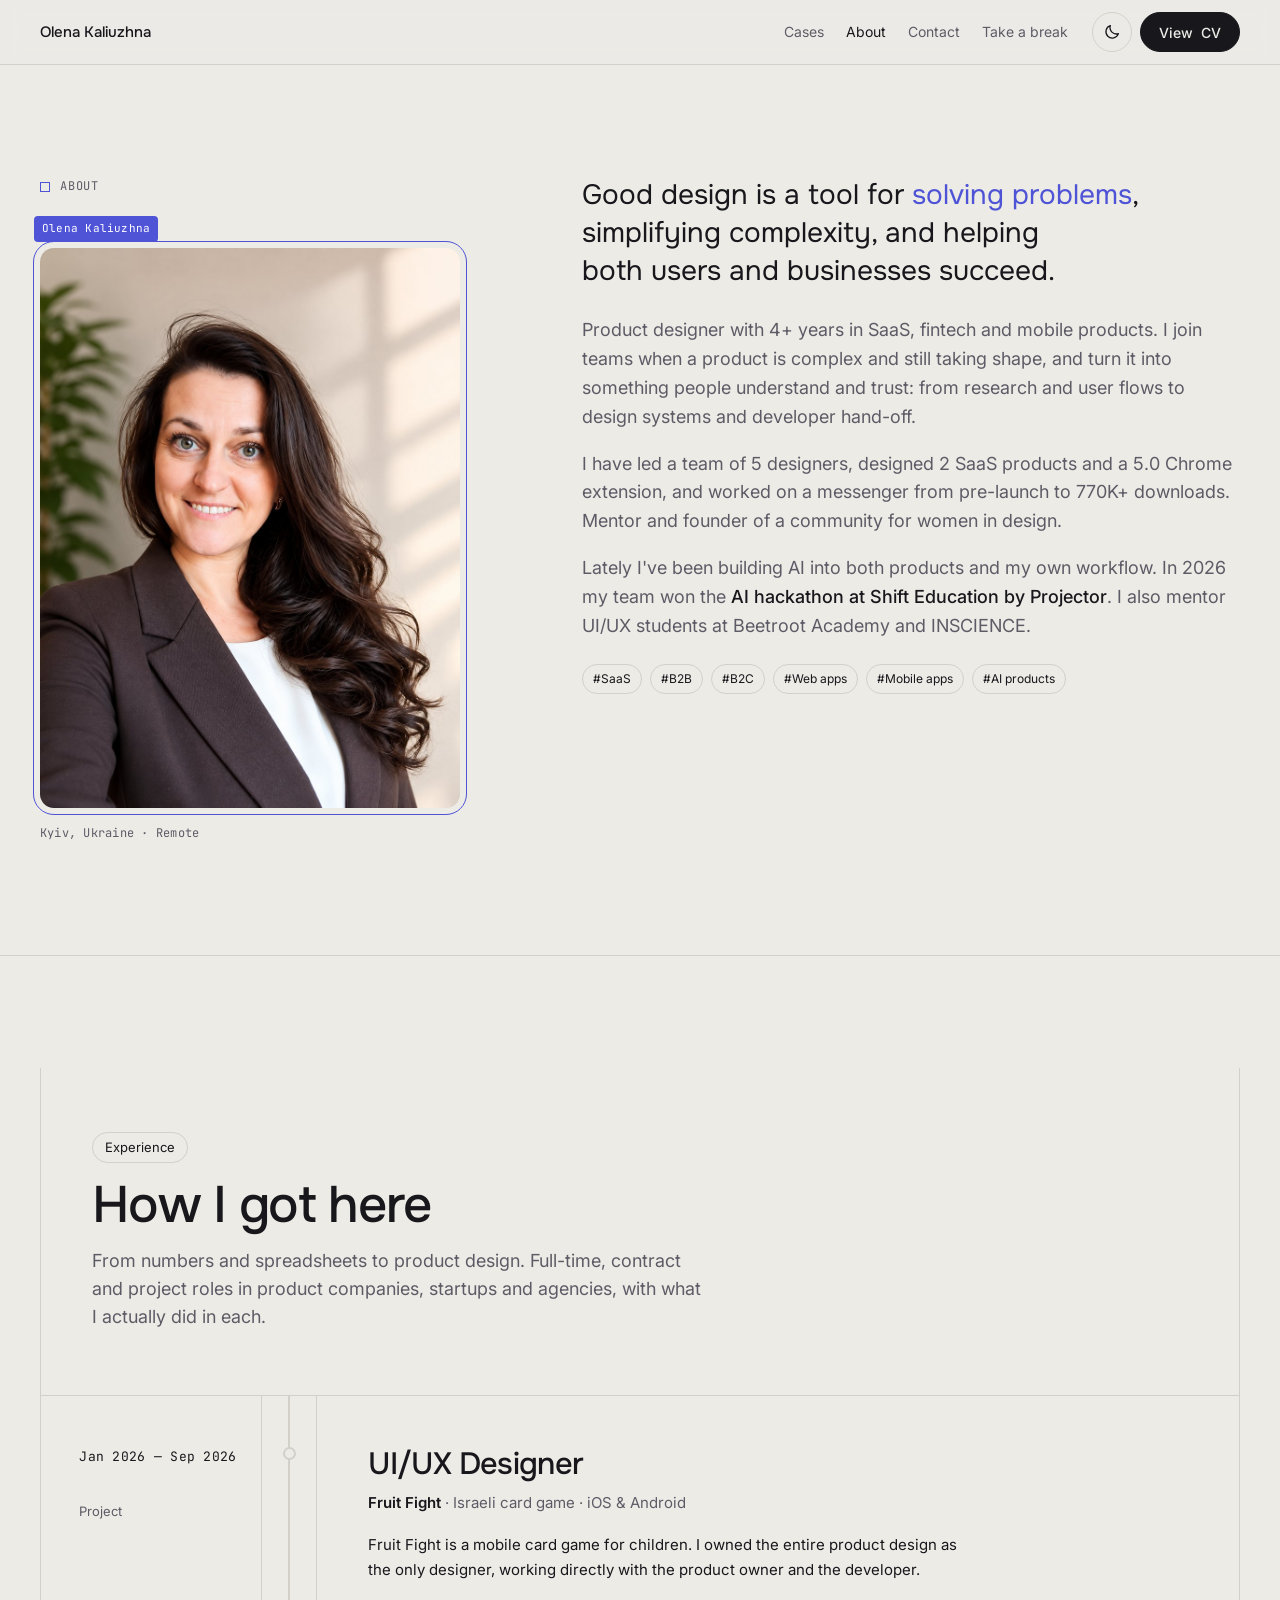
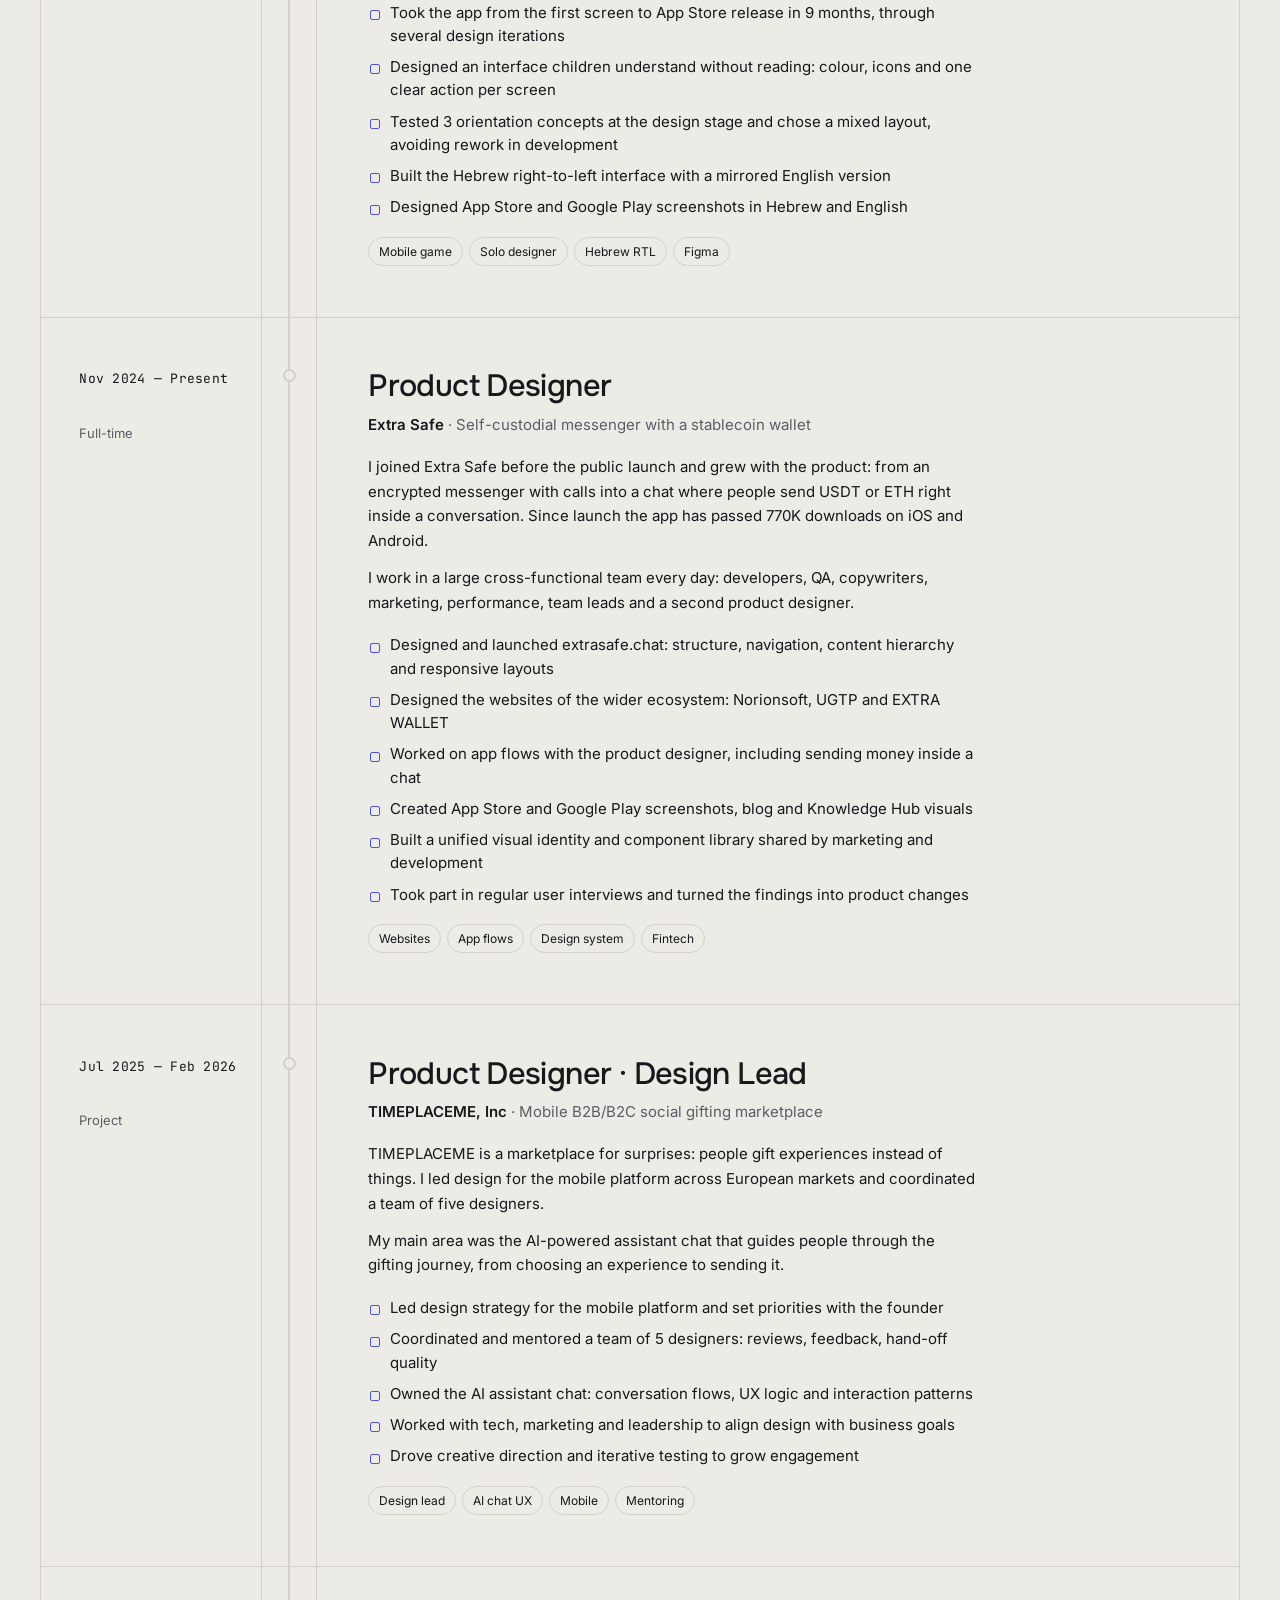
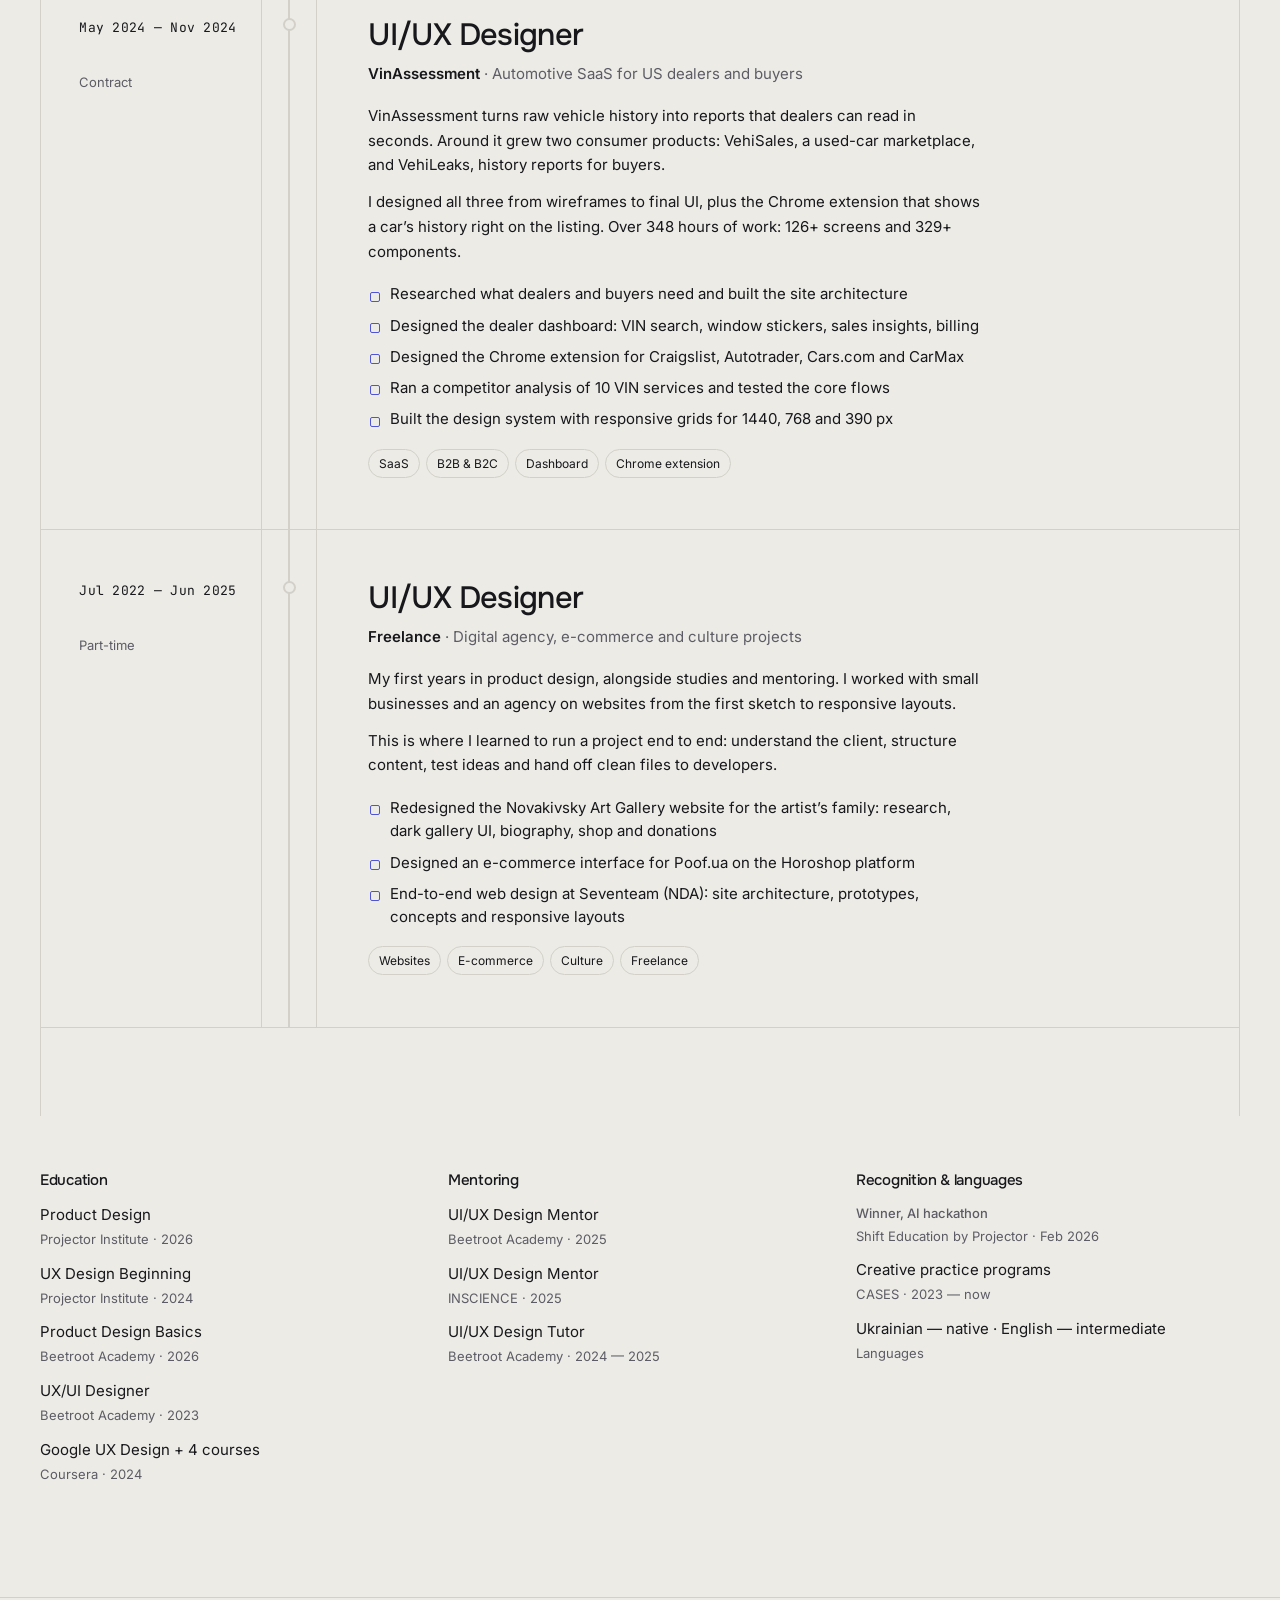
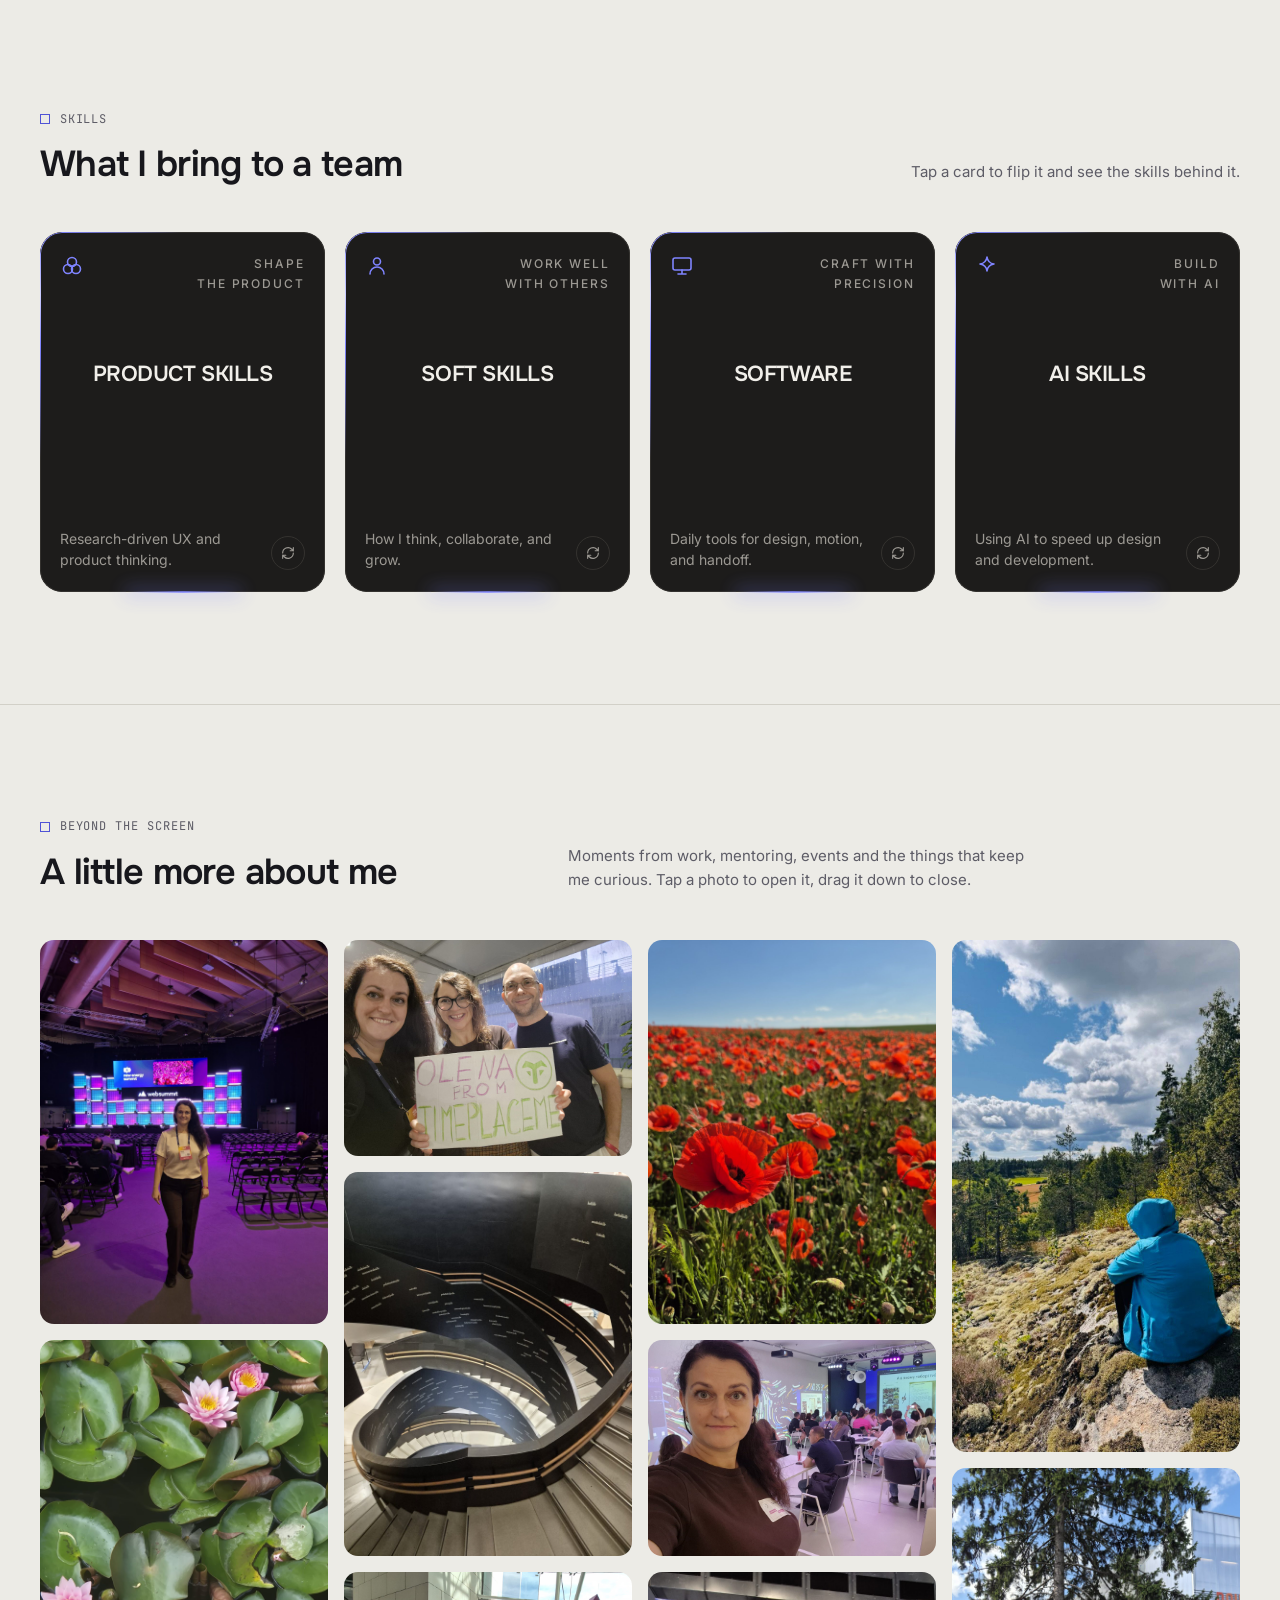
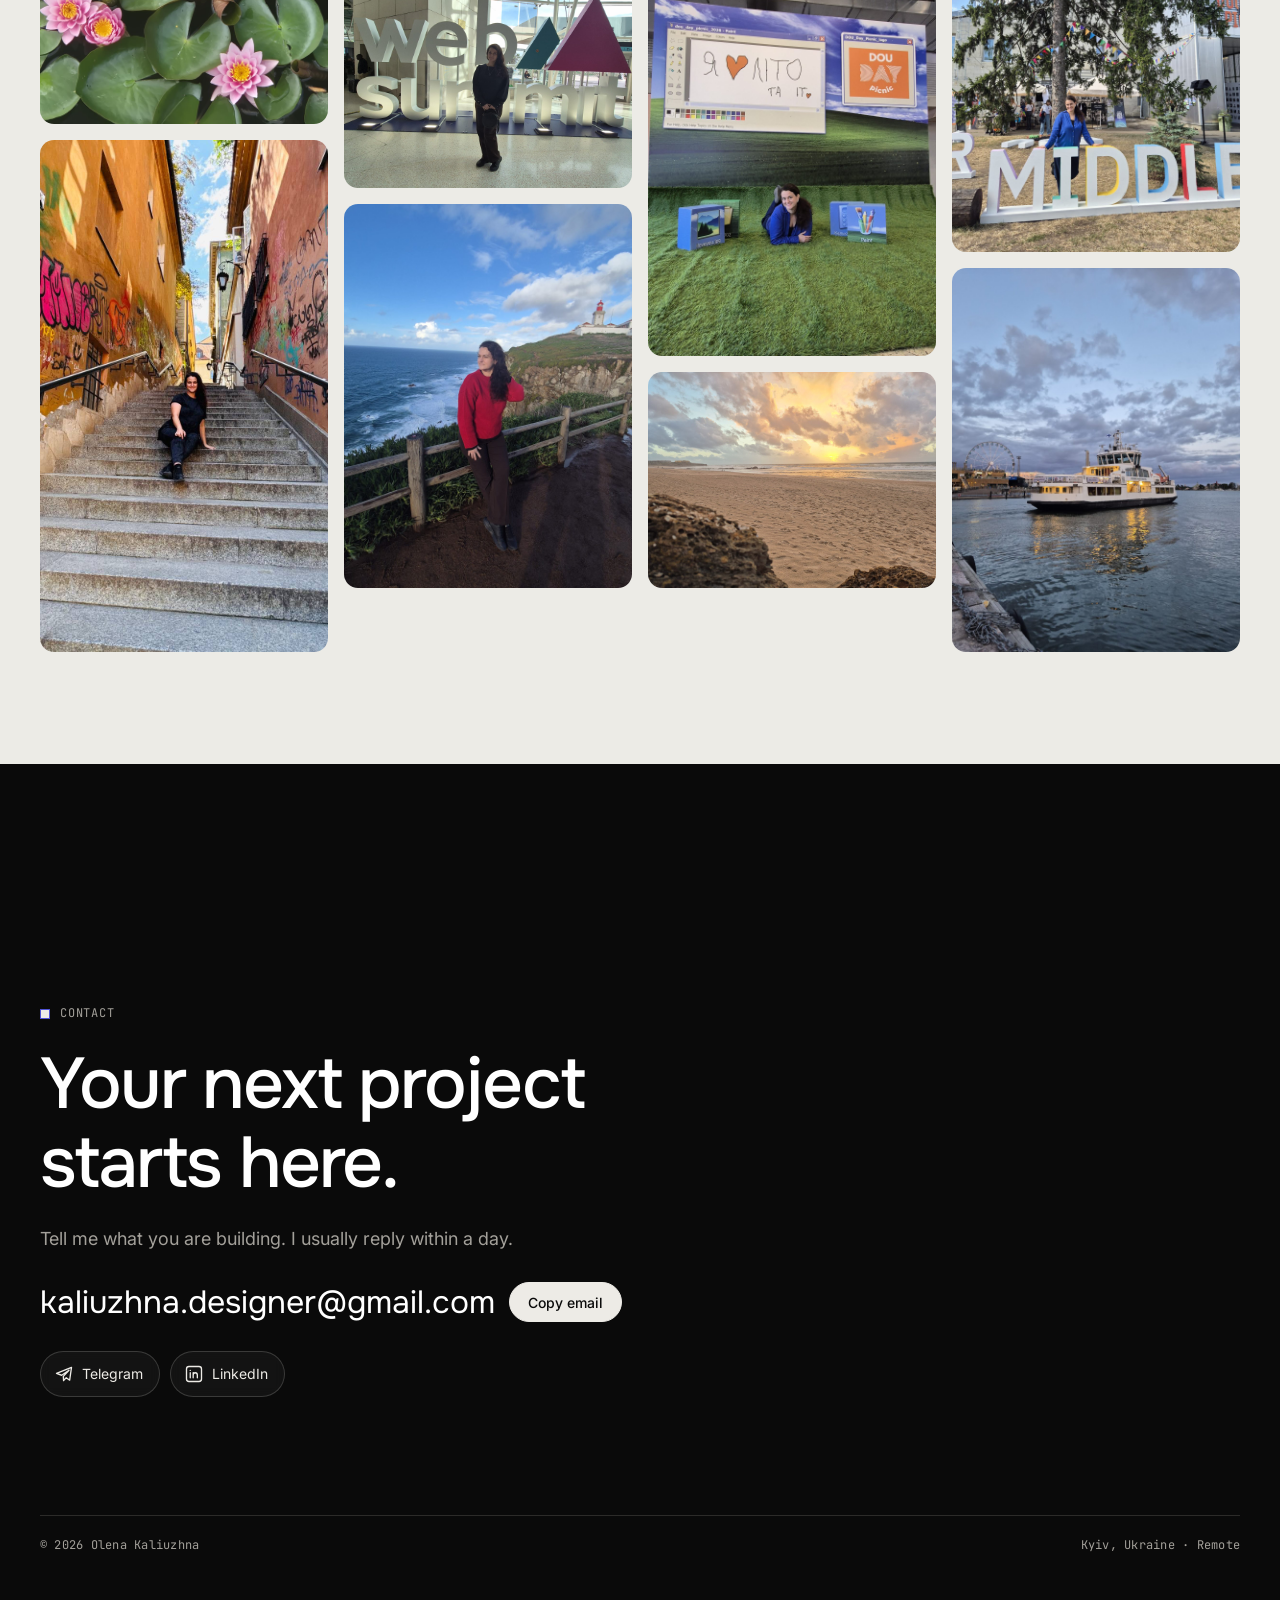
==== about.html @ 69ce9da4 "Add files via upload" ====
<!doctype html>
<html lang="en">
<head>
<meta charset="utf-8">
<meta name="viewport" content="width=device-width, initial-scale=1, viewport-fit=cover">
<title>About — Olena Kaliuzhna</title>
<meta name="description" content="About Olena Kaliuzhna: experience and skills of a Product Designer.">
<link rel="preconnect" href="https://fonts.googleapis.com">
<link rel="preconnect" href="https://fonts.gstatic.com" crossorigin>
<link rel="stylesheet" href="https://fonts.googleapis.com/css2?family=Inter:wght@400;500;600&family=Onest:wght@500;600&family=JetBrains+Mono:wght@400;500&display=swap">
<link rel="stylesheet" href="styles.css?v=202610050703">
<script>try{var t=localStorage.getItem('ok-theme');if(t)document.documentElement.setAttribute('data-theme',t);}catch(e){}</script>
</head>
<body>
<header class="nav">
  <div class="wrap">
    <a class="brand" href="index.html">Olena Kaliuzhna</a>
    <nav class="nav-links" aria-label="Pages"><a href="cases.html">Cases</a><a href="about.html" aria-current="page">About</a><a href="contact.html">Contact</a><a href="break.html">Take a break</a></nav>
    <div class="nav-actions">
      <button class="btn ghost icon-btn theme-btn" id="theme" type="button" aria-label="Switch colour theme">
        <svg class="i-moon" viewBox="0 0 24 24" fill="none" stroke="currentColor" stroke-width="1.7" stroke-linecap="round" stroke-linejoin="round" aria-hidden="true"><path d="M20.5 14.2A8.5 8.5 0 0 1 9.8 3.5a8.5 8.5 0 1 0 10.7 10.7z"/></svg>
        <svg class="i-sun" viewBox="0 0 24 24" fill="none" stroke="currentColor" stroke-width="1.7" stroke-linecap="round" aria-hidden="true"><circle cx="12" cy="12" r="4.2"/><path d="M12 2.5v2M12 19.5v2M2.5 12h2M19.5 12h2M5.3 5.3l1.4 1.4M17.3 17.3l1.4 1.4M5.3 18.7l1.4-1.4M17.3 6.7l1.4-1.4"/></svg>
      </button>
      <button class="btn" type="button" data-cv><span class="cv-label">View</span> CV</button>
    </div>
  </div>
</header>

<main id="top" class="page-about">
  <section id="about">
    <div class="wrap about">
      <div class="about-side">
        <div class="eyebrow">About</div>
        <figure class="portrait">
          <img src="photo.jpg" alt="Olena Kaliuzhna, UI/UX and Product Designer" width="900" height="1202" loading="lazy">
          <span class="frame-label mono" aria-hidden="true">Olena Kaliuzhna</span>
          <figcaption class="mono">Kyiv, Ukraine · Remote</figcaption>
        </figure>
      </div>
      <div class="about-text">
        <p class="quote">Good design is a tool for <em>solving problems</em>, simplifying complexity, and helping both users and businesses succeed.</p>
        <p>Product designer with 4+ years in SaaS, fintech and mobile products. I join teams when a product is complex and still taking shape, and turn it into something people understand and trust: from research and user flows to design systems and developer hand-off.</p>
        <p>I have led a team of 5 designers, designed 2 SaaS products and a 5.0 Chrome extension, and worked on a messenger from pre-launch to 770K+ downloads. Mentor and founder of a community for women in design.</p>
        <p>Lately I've been building AI into both products and my own workflow. In 2026 my team won the <strong>AI hackathon at Shift Education by Projector</strong>. I also mentor UI/UX students at Beetroot Academy and INSCIENCE.</p>
        <div class="domains"><span class="chip">#SaaS</span><span class="chip">#B2B</span><span class="chip">#B2C</span><span class="chip">#Web apps</span><span class="chip">#Mobile apps</span><span class="chip">#AI products</span></div>
      </div>
    </div>
  </section>



  <section id="experience">
    <div class="wrap">
      <div class="tl">
        <div class="tl-head">
          <span class="tl-badge">Experience</span>
          <h2>How I got here</h2>
          <p>From numbers and spreadsheets to product design. Full-time, contract and project roles in product companies, startups and agencies, with what I actually did in each.</p>
        </div>
        <ol class="tl-items" reversed>
          <li class="tl-row">
            <div class="tl-date"><span class="mono">Jan 2026 — Sep 2026</span><span class="tl-type">Project</span></div>
            <div class="tl-rail" aria-hidden="true"><span class="tl-dot"></span></div>
            <article class="tl-body">
              <h3>UI/UX Designer</h3>
              <p class="tl-co"><b>Fruit Fight</b> · Israeli card game · iOS &amp; Android</p>
              <div class="tl-text"><p>Fruit Fight is a mobile card game for children. I owned the entire product design as the only designer, working directly with the product owner and the developer.</p></div>
              <ul class="tl-list"><li>Took the app from the first screen to App Store release in 9 months, through several design iterations</li><li>Designed an interface children understand without reading: colour, icons and one clear action per screen</li><li>Tested 3 orientation concepts at the design stage and chose a mixed layout, avoiding rework in development</li><li>Built the Hebrew right-to-left interface with a mirrored English version</li><li>Designed App Store and Google Play screenshots in Hebrew and English</li></ul>
              <div class="chips"><span class="chip">Mobile game</span><span class="chip">Solo designer</span><span class="chip">Hebrew RTL</span><span class="chip">Figma</span></div>
              
            </article>
          </li>
          <li class="tl-row">
            <div class="tl-date"><span class="mono">Nov 2024 — Present</span><span class="tl-type">Full-time</span></div>
            <div class="tl-rail" aria-hidden="true"><span class="tl-dot"></span></div>
            <article class="tl-body">
              <h3>Product Designer</h3>
              <p class="tl-co"><b>Extra Safe</b> · Self-custodial messenger with a stablecoin wallet</p>
              <div class="tl-text"><p>I joined Extra Safe before the public launch and grew with the product: from an encrypted messenger with calls into a chat where people send USDT or ETH right inside a conversation. Since launch the app has passed 770K downloads on iOS and Android.</p><p>I work in a large cross-functional team every day: developers, QA, copywriters, marketing, performance, team leads and a second product designer.</p></div>
              <ul class="tl-list"><li>Designed and launched extrasafe.chat: structure, navigation, content hierarchy and responsive layouts</li><li>Designed the websites of the wider ecosystem: Norionsoft, UGTP and EXTRA WALLET</li><li>Worked on app flows with the product designer, including sending money inside a chat</li><li>Created App Store and Google Play screenshots, blog and Knowledge Hub visuals</li><li>Built a unified visual identity and component library shared by marketing and development</li><li>Took part in regular user interviews and turned the findings into product changes</li></ul>
              <div class="chips"><span class="chip">Websites</span><span class="chip">App flows</span><span class="chip">Design system</span><span class="chip">Fintech</span></div>
              
            </article>
          </li>
          <li class="tl-row">
            <div class="tl-date"><span class="mono">Jul 2025 — Feb 2026</span><span class="tl-type">Project</span></div>
            <div class="tl-rail" aria-hidden="true"><span class="tl-dot"></span></div>
            <article class="tl-body">
              <h3>Product Designer · Design Lead</h3>
              <p class="tl-co"><b>TIMEPLACEME, Inc</b> · Mobile B2B/B2C social gifting marketplace</p>
              <div class="tl-text"><p>TIMEPLACEME is a marketplace for surprises: people gift experiences instead of things. I led design for the mobile platform across European markets and coordinated a team of five designers.</p><p>My main area was the AI-powered assistant chat that guides people through the gifting journey, from choosing an experience to sending it.</p></div>
              <ul class="tl-list"><li>Led design strategy for the mobile platform and set priorities with the founder</li><li>Coordinated and mentored a team of 5 designers: reviews, feedback, hand-off quality</li><li>Owned the AI assistant chat: conversation flows, UX logic and interaction patterns</li><li>Worked with tech, marketing and leadership to align design with business goals</li><li>Drove creative direction and iterative testing to grow engagement</li></ul>
              <div class="chips"><span class="chip">Design lead</span><span class="chip">AI chat UX</span><span class="chip">Mobile</span><span class="chip">Mentoring</span></div>
              
            </article>
          </li>
          <li class="tl-row">
            <div class="tl-date"><span class="mono">May 2024 — Nov 2024</span><span class="tl-type">Contract</span></div>
            <div class="tl-rail" aria-hidden="true"><span class="tl-dot"></span></div>
            <article class="tl-body">
              <h3>UI/UX Designer</h3>
              <p class="tl-co"><b>VinAssessment</b> · Automotive SaaS for US dealers and buyers</p>
              <div class="tl-text"><p>VinAssessment turns raw vehicle history into reports that dealers can read in seconds. Around it grew two consumer products: VehiSales, a used-car marketplace, and VehiLeaks, history reports for buyers.</p><p>I designed all three from wireframes to final UI, plus the Chrome extension that shows a car’s history right on the listing. Over 348 hours of work: 126+ screens and 329+ components.</p></div>
              <ul class="tl-list"><li>Researched what dealers and buyers need and built the site architecture</li><li>Designed the dealer dashboard: VIN search, window stickers, sales insights, billing</li><li>Designed the Chrome extension for Craigslist, Autotrader, Cars.com and CarMax</li><li>Ran a competitor analysis of 10 VIN services and tested the core flows</li><li>Built the design system with responsive grids for 1440, 768 and 390 px</li></ul>
              <div class="chips"><span class="chip">SaaS</span><span class="chip">B2B &amp; B2C</span><span class="chip">Dashboard</span><span class="chip">Chrome extension</span></div>
              
            </article>
          </li>
          <li class="tl-row">
            <div class="tl-date"><span class="mono">Jul 2022 — Jun 2025</span><span class="tl-type">Part-time</span></div>
            <div class="tl-rail" aria-hidden="true"><span class="tl-dot"></span></div>
            <article class="tl-body">
              <h3>UI/UX Designer</h3>
              <p class="tl-co"><b>Freelance</b> · Digital agency, e-commerce and culture projects</p>
              <div class="tl-text"><p>My first years in product design, alongside studies and mentoring. I worked with small businesses and an agency on websites from the first sketch to responsive layouts.</p><p>This is where I learned to run a project end to end: understand the client, structure content, test ideas and hand off clean files to developers.</p></div>
              <ul class="tl-list"><li>Redesigned the Novakivsky Art Gallery website for the artist’s family: research, dark gallery UI, biography, shop and donations</li><li>Designed an e-commerce interface for Poof.ua on the Horoshop platform</li><li>End-to-end web design at Seventeam (NDA): site architecture, prototypes, concepts and responsive layouts</li></ul>
              <div class="chips"><span class="chip">Websites</span><span class="chip">E-commerce</span><span class="chip">Culture</span><span class="chip">Freelance</span></div>
              
            </article>
          </li>
        </ol>
        <div class="tl-end" aria-hidden="true"></div>
      </div>

      <div class="xp-extra">
        <div class="mini"><h3>Education</h3><ul>
          <li>Product Design<span>Projector Institute · 2026</span></li>
          <li>UX Design Beginning<span>Projector Institute · 2024</span></li>
          <li>Product Design Basics<span>Beetroot Academy · 2026</span></li>
          <li>UX/UI Designer<span>Beetroot Academy · 2023</span></li>
          <li>Google UX Design + 4 courses<span>Coursera · 2024</span></li>
        </ul></div>
        <div class="mini"><h3>Mentoring</h3><ul>
          <li>UI/UX Design Mentor<span>Beetroot Academy · 2025</span></li>
          <li>UI/UX Design Mentor<span>INSCIENCE · 2025</span></li>
          <li>UI/UX Design Tutor<span>Beetroot Academy · 2024 — 2025</span></li>
        </ul></div>
        <div class="mini"><h3>Recognition &amp; languages</h3><ul>
          <li><span class="award">Winner, AI hackathon</span><span>Shift Education by Projector · Feb 2026</span></li>
          <li>Creative practice programs<span>CASES · 2023 — now</span></li>
          <li>Ukrainian — native · English — intermediate<span>Languages</span></li>
        </ul></div>
      </div>
    </div>
  </section>

  <section id="skills">
    <div class="wrap">
      <div class="sec-head">
        <div><div class="eyebrow">Skills</div><h2 style="margin-top:16px">What I bring to a team</h2></div>
        <p>Tap a card to flip it and see the skills behind it.</p>
      </div>
      <div class="fc-grid">
        <button class="fc" type="button" aria-pressed="false" aria-label="Product Skills: show skills">
          <span class="fc-in">
            <span class="fc-face fc-front">
              <span class="fc-top"><span class="fc-ic" aria-hidden="true"><svg viewBox="0 0 24 24"><circle cx="12" cy="8" r="4.5"/><circle cx="8" cy="15" r="4.5"/><circle cx="16" cy="15" r="4.5"/></svg></span><span class="fc-lab">Shape<br>the product</span></span>
              <span class="fc-title">PRODUCT SKILLS</span>
              <span class="fc-bot"><span class="fc-desc">Research-driven UX and product thinking.</span><span class="fc-flip" aria-hidden="true"><svg viewBox="0 0 24 24"><path d="M4 12a8 8 0 0 1 13.7-5.6L20 8.7M20 4v4.7h-4.7M20 12a8 8 0 0 1-13.7 5.6L4 15.3M4 20v-4.7h4.7"/></svg></span></span>
            </span>
            <span class="fc-face fc-back">
              <span class="fc-top"><span class="fc-ic" aria-hidden="true"><svg viewBox="0 0 24 24"><circle cx="12" cy="8" r="4.5"/><circle cx="8" cy="15" r="4.5"/><circle cx="16" cy="15" r="4.5"/></svg></span><span class="fc-lab">Product Skills</span></span>
              <span class="fc-list"><span>UX Research</span><span>User flow</span><span>UX Analysis</span><span>Wireframing</span><span>Prototyping</span><span>UI States</span><span>UX/UI Design</span><span>Design systems &amp; UI kits</span><span>Information architecture</span><span>Usability testing</span><span>Heuristic evaluation</span><span>Card sorting &amp; tree testing</span><span>Product Thinking</span><span>Responsive Design</span><span>Competitor Research</span><span>Accessibility</span></span>
              <span class="fc-bot"><span class="fc-desc">Skills behind it</span><span class="fc-flip" aria-hidden="true"><svg viewBox="0 0 24 24"><path d="M4 12a8 8 0 0 1 13.7-5.6L20 8.7M20 4v4.7h-4.7M20 12a8 8 0 0 1-13.7 5.6L4 15.3M4 20v-4.7h4.7"/></svg></span></span>
            </span>
          </span>
        </button>
        <button class="fc" type="button" aria-pressed="false" aria-label="Soft Skills: show skills">
          <span class="fc-in">
            <span class="fc-face fc-front">
              <span class="fc-top"><span class="fc-ic" aria-hidden="true"><svg viewBox="0 0 24 24"><circle cx="12" cy="7.5" r="3.5"/><path d="M5 20c0-3.9 3.1-7 7-7s7 3.1 7 7"/></svg></span><span class="fc-lab">Work well<br>with others</span></span>
              <span class="fc-title">SOFT SKILLS</span>
              <span class="fc-bot"><span class="fc-desc">How I think, collaborate, and grow.</span><span class="fc-flip" aria-hidden="true"><svg viewBox="0 0 24 24"><path d="M4 12a8 8 0 0 1 13.7-5.6L20 8.7M20 4v4.7h-4.7M20 12a8 8 0 0 1-13.7 5.6L4 15.3M4 20v-4.7h4.7"/></svg></span></span>
            </span>
            <span class="fc-face fc-back">
              <span class="fc-top"><span class="fc-ic" aria-hidden="true"><svg viewBox="0 0 24 24"><circle cx="12" cy="7.5" r="3.5"/><path d="M5 20c0-3.9 3.1-7 7-7s7 3.1 7 7"/></svg></span><span class="fc-lab">Soft Skills</span></span>
              <span class="fc-list"><span>Teamwork</span><span>Communication</span><span>Mentoring</span><span>Responsibility</span><span>Attention to Detail</span><span>Analytical Thinking</span><span>Continuous Learning</span><span>Ability to Receive Feedback</span></span>
              <span class="fc-bot"><span class="fc-desc">Skills behind it</span><span class="fc-flip" aria-hidden="true"><svg viewBox="0 0 24 24"><path d="M4 12a8 8 0 0 1 13.7-5.6L20 8.7M20 4v4.7h-4.7M20 12a8 8 0 0 1-13.7 5.6L4 15.3M4 20v-4.7h4.7"/></svg></span></span>
            </span>
          </span>
        </button>
        <button class="fc" type="button" aria-pressed="false" aria-label="Software: show skills">
          <span class="fc-in">
            <span class="fc-face fc-front">
              <span class="fc-top"><span class="fc-ic" aria-hidden="true"><svg viewBox="0 0 24 24"><rect x="3" y="4" width="18" height="12" rx="2"/><path d="M8 20h8M12 16v4"/></svg></span><span class="fc-lab">Craft with<br>precision</span></span>
              <span class="fc-title">SOFTWARE</span>
              <span class="fc-bot"><span class="fc-desc">Daily tools for design, motion, and handoff.</span><span class="fc-flip" aria-hidden="true"><svg viewBox="0 0 24 24"><path d="M4 12a8 8 0 0 1 13.7-5.6L20 8.7M20 4v4.7h-4.7M20 12a8 8 0 0 1-13.7 5.6L4 15.3M4 20v-4.7h4.7"/></svg></span></span>
            </span>
            <span class="fc-face fc-back">
              <span class="fc-top"><span class="fc-ic" aria-hidden="true"><svg viewBox="0 0 24 24"><rect x="3" y="4" width="18" height="12" rx="2"/><path d="M8 20h8M12 16v4"/></svg></span><span class="fc-lab">Software</span></span>
              <span class="fc-list"><span>Figma</span><span>FigJam</span><span>Adobe Photoshop</span><span>Adobe Illustrator</span><span>HTML/CSS</span><span>Miro</span><span>Notion</span></span>
              <span class="fc-bot"><span class="fc-desc">Skills behind it</span><span class="fc-flip" aria-hidden="true"><svg viewBox="0 0 24 24"><path d="M4 12a8 8 0 0 1 13.7-5.6L20 8.7M20 4v4.7h-4.7M20 12a8 8 0 0 1-13.7 5.6L4 15.3M4 20v-4.7h4.7"/></svg></span></span>
            </span>
          </span>
        </button>
        <button class="fc" type="button" aria-pressed="false" aria-label="Ai Skills: show skills">
          <span class="fc-in">
            <span class="fc-face fc-front">
              <span class="fc-top"><span class="fc-ic" aria-hidden="true"><svg viewBox="0 0 24 24"><path d="M12 3c.6 4.4 2.6 6.4 7 7-4.4.6-6.4 2.6-7 7-.6-4.4-2.6-6.4-7-7 4.4-.6 6.4-2.6 7-7z"/></svg></span><span class="fc-lab">Build<br>with AI</span></span>
              <span class="fc-title">AI SKILLS</span>
              <span class="fc-bot"><span class="fc-desc">Using AI to speed up design and development.</span><span class="fc-flip" aria-hidden="true"><svg viewBox="0 0 24 24"><path d="M4 12a8 8 0 0 1 13.7-5.6L20 8.7M20 4v4.7h-4.7M20 12a8 8 0 0 1-13.7 5.6L4 15.3M4 20v-4.7h4.7"/></svg></span></span>
            </span>
            <span class="fc-face fc-back">
              <span class="fc-top"><span class="fc-ic" aria-hidden="true"><svg viewBox="0 0 24 24"><path d="M12 3c.6 4.4 2.6 6.4 7 7-4.4.6-6.4 2.6-7 7-.6-4.4-2.6-6.4-7-7 4.4-.6 6.4-2.6 7-7z"/></svg></span><span class="fc-lab">Ai Skills</span></span>
              <span class="fc-list"><span>Prompt Engineering</span><span>Image Generation</span><span>Claude</span><span>ChatGPT</span><span>Nano Banana</span><span>Leonardo AI</span><span>Lovable</span></span>
              <span class="fc-bot"><span class="fc-desc">Skills behind it</span><span class="fc-flip" aria-hidden="true"><svg viewBox="0 0 24 24"><path d="M4 12a8 8 0 0 1 13.7-5.6L20 8.7M20 4v4.7h-4.7M20 12a8 8 0 0 1-13.7 5.6L4 15.3M4 20v-4.7h4.7"/></svg></span></span>
            </span>
          </span>
        </button>
      </div>
    </div>
  </section>

  <section id="more" class="gal-section">
    <div class="wrap">
      <div class="sec-head">
        <div><div class="eyebrow">Beyond the screen</div><h2 style="margin-top:16px">A little more about me</h2></div>
        <p>Moments from work, mentoring, events and the things that keep me curious. Tap a photo to open it, drag it down to close.</p>
      </div>
      <div class="gal-grid">
        <button class="gal-item" type="button" data-full="gal-13.jpg" aria-label="Open photo: Olena at the Web Summit main stage in Lisbon"><img src="gal-13.jpg" alt="Olena at the Web Summit main stage in Lisbon" loading="lazy" style="aspect-ratio:3/4"></button>
        <button class="gal-item" type="button" data-full="gal-08.jpg" aria-label="Open photo: Pink water lilies on a pond"><img src="gal-08.jpg" alt="Pink water lilies on a pond" loading="lazy" style="aspect-ratio:3/4"></button>
        <button class="gal-item" type="button" data-full="gal-06.jpg" aria-label="Open photo: Olena sitting on old city stairs between graffiti walls"><img src="gal-06.jpg" alt="Olena sitting on old city stairs between graffiti walls" loading="lazy" style="aspect-ratio:9/16"></button>
        <button class="gal-item" type="button" data-full="gal-14.jpg" aria-label="Open photo: Olena with the TIMEPLACEME team holding an &quot;Olena from TIMEPLACEME&quot; sign"><img src="gal-14.jpg" alt="Olena with the TIMEPLACEME team holding an &quot;Olena from TIMEPLACEME&quot; sign" loading="lazy" style="aspect-ratio:4/3"></button>
        <button class="gal-item" type="button" data-full="gal-04.jpg" aria-label="Open photo: Spiral staircase in a library seen from above"><img src="gal-04.jpg" alt="Spiral staircase in a library seen from above" loading="lazy" style="aspect-ratio:3/4"></button>
        <button class="gal-item" type="button" data-full="gal-10.jpg" aria-label="Open photo: Olena in front of the Web Summit letters"><img src="gal-10.jpg" alt="Olena in front of the Web Summit letters" loading="lazy" style="aspect-ratio:4/3"></button>
        <button class="gal-item" type="button" data-full="gal-12.jpg" aria-label="Open photo: Olena by the cliffs and lighthouse at Cabo da Roca"><img src="gal-12.jpg" alt="Olena by the cliffs and lighthouse at Cabo da Roca" loading="lazy" style="aspect-ratio:3/4"></button>
        <button class="gal-item" type="button" data-full="gal-09.jpg" aria-label="Open photo: A field of red poppies under a blue sky"><img src="gal-09.jpg" alt="A field of red poppies under a blue sky" loading="lazy" style="aspect-ratio:3/4"></button>
        <button class="gal-item" type="button" data-full="gal-07.jpg" aria-label="Open photo: Selfie at a product design meetup"><img src="gal-07.jpg" alt="Selfie at a product design meetup" loading="lazy" style="aspect-ratio:4/3"></button>
        <button class="gal-item" type="button" data-full="gal-02.jpg" aria-label="Open photo: Olena at DOU Day Picnic"><img src="gal-02.jpg" alt="Olena at DOU Day Picnic" loading="lazy" style="aspect-ratio:3/4"></button>
        <button class="gal-item" type="button" data-full="gal-11.jpg" aria-label="Open photo: Sunset over an ocean beach"><img src="gal-11.jpg" alt="Sunset over an ocean beach" loading="lazy" style="aspect-ratio:4/3"></button>
        <button class="gal-item" type="button" data-full="gal-05.jpg" aria-label="Open photo: Sitting on a mossy rock above a forest valley"><img src="gal-05.jpg" alt="Sitting on a mossy rock above a forest valley" loading="lazy" style="aspect-ratio:9/16"></button>
        <button class="gal-item" type="button" data-full="gal-01.jpg" aria-label="Open photo: Olena at DOU Day by the big MIDDLE letters"><img src="gal-01.jpg" alt="Olena at DOU Day by the big MIDDLE letters" loading="lazy" style="aspect-ratio:3/4"></button>
        <button class="gal-item" type="button" data-full="gal-03.jpg" aria-label="Open photo: Suomenlinna ferry in Helsinki harbour at dusk"><img src="gal-03.jpg" alt="Suomenlinna ferry in Helsinki harbour at dusk" loading="lazy" style="aspect-ratio:3/4"></button>
      </div>
    </div>
  </section>
  <section id="contact" class="cta-tree">
    <div class="cta-tree-bg" data-tree aria-hidden="true"></div>
    <div class="wrap cta-tree-in">
      <div class="eyebrow">Contact</div>
      <h2>Your next project starts here.</h2>
      <p class="cta-sub">Tell me what you are building. I usually reply within a day.</p>
      <div class="mail-row">
        <span class="mail" id="mail">kaliuzhna.designer@gmail.com</span>
        <button class="btn" id="copy" type="button">Copy email</button>
        <span class="toast mono" id="toast" aria-live="polite"></span>
      </div>
      <ul class="cta-icons" aria-label="Find me online">
        <li><a href="https://t.me/kaliuzhnaolena" target="_blank" rel="noopener" aria-label="Telegram"><svg viewBox="0 0 24 24" aria-hidden="true"><path d="M21 4L3 11.2l6.2 2.3L18 7.5l-6.8 7.3.3 5.2 3.2-3.6 4.1 3z"/></svg><span>Telegram</span></a></li>
        <li><a href="https://www.linkedin.com/in/kaliuzhnaolena/" target="_blank" rel="noopener" aria-label="LinkedIn"><svg viewBox="0 0 24 24" aria-hidden="true"><rect x="3" y="3" width="18" height="18" rx="3"/><path d="M7.5 10.5v6M7.5 7.6v.1M11 16.5v-6M11 13.2c0-1.6 1-2.7 2.5-2.7s2.5 1 2.5 2.7v3.3"/></svg><span>LinkedIn</span></a></li>
      </ul>
      <div class="foot mono"><span>© 2026 Olena Kaliuzhna</span><span>Kyiv, Ukraine · Remote</span></div>
    </div>
  </section>
</main>
<div class="cv-view" id="cv-view" role="dialog" aria-modal="true" aria-label="CV of Olena Kaliuzhna" hidden>
  <div class="cv-panel">
    <div class="cv-bar">
      <span class="mono">CV · Olena Kaliuzhna · Product Designer</span>
      <a class="btn ghost" href="cv.pdf" download="Olena_Kaliuzhna_CV.pdf" target="_blank" rel="noopener">Download PDF</a>
      <button class="btn icon-btn" type="button" id="cv-close" aria-label="Close CV">✕</button>
    </div>
    <div class="cv-scroll"><img src="cv.jpg" alt="CV of Olena Kaliuzhna, Product Designer: contacts, skills, experience, education" loading="lazy" width="1500" height="2725"></div>
  </div>
</div>
<script src="confetti.js"></script>
<script src="main.js"></script>
<script src="testimonials.js"></script>
<script src="ballpit.js" defer></script>
<script src="tree.js" defer></script>
<script src="gallery.js" defer></script>
</body>
</html>
---- styles.css ----
/* Layout: a designer's canvas — warm grey "artboard" ground, Figma-style selection frame in the hero,
   mono measurement labels as the recurring detail, content in a 1160px column. */
:root{
  --paper:#ECEBE6; --surface:#F7F6F2; --ink:#17171C; --muted:#5D5C66; --line:#D2D0C8;
  --accent:#4F53D6; --accent-ink:#FFFFFF; --accent-soft:#DCDDF8; --sage-soft:#D6E0D1; --sand-soft:#E6DCC7;
  --shade:rgba(23,23,28,.06);
  --f-display:"Onest",system-ui,-apple-system,"Segoe UI",sans-serif;
  --f-body:"Inter",system-ui,-apple-system,"Segoe UI",sans-serif;
  --f-mono:"JetBrains Mono",ui-monospace,"SFMono-Regular",Menlo,monospace;
  --s-1:.75rem; --s0:.9375rem; --s1:1.125rem; --s2:1.5rem; --s3:2.25rem; --s4:clamp(2.25rem,5.6vw,4.5rem);
  --wrap:1520px; --r:14px;
}
@media (prefers-color-scheme:dark){:root:not([data-theme="light"]){
  --paper:#131211; --surface:#1C1B19; --ink:#EDEBE6; --muted:#A3A09A; --line:#302E2B;
  --accent:#9A9DFF; --accent-ink:#131211; --accent-soft:#272846; --sage-soft:#222C20; --sand-soft:#332D22;
  --shade:rgba(0,0,0,.35); color-scheme:dark}}
:root[data-theme="dark"]{
  --paper:#131211; --surface:#1C1B19; --ink:#EDEBE6; --muted:#A3A09A; --line:#302E2B;
  --accent:#9A9DFF; --accent-ink:#131211; --accent-soft:#272846; --sage-soft:#222C20; --sand-soft:#332D22;
  --shade:rgba(0,0,0,.35); color-scheme:dark}

*{box-sizing:border-box}
html{scroll-behavior:smooth}
body{margin:0;background:var(--paper);color:var(--ink);font-family:var(--f-body);font-size:var(--s0);line-height:1.6;-webkit-font-smoothing:antialiased}
a{color:inherit}
:focus-visible{outline:2px solid var(--accent);outline-offset:3px;border-radius:4px}
.wrap{max-width:var(--wrap);margin:0 auto;padding-inline:clamp(16px,4vw,40px)}
.mono{font-family:var(--f-mono);font-size:var(--s-1);letter-spacing:.02em}
.eyebrow{font-family:var(--f-mono);font-size:var(--s-1);letter-spacing:.08em;text-transform:uppercase;color:var(--muted);display:flex;align-items:center;gap:.6rem}
.eyebrow::before{content:"";width:8px;height:8px;border:1.5px solid var(--accent);background:var(--paper)}
h1,h2,h3{font-family:var(--f-display);font-weight:600;line-height:1.1;margin:0;text-wrap:balance;letter-spacing:-.02em}
h2{font-size:var(--s3)}
h3{font-size:var(--s1);font-weight:500}
p{margin:0}
section{padding-block:clamp(64px,9vw,112px);border-top:1px solid var(--line)}
.sec-head{display:grid;grid-template-columns:minmax(0,1fr) minmax(0,1.4fr);gap:24px 48px;align-items:end;margin-bottom:48px}
.sec-head p{color:var(--muted);max-width:52ch}

/* nav */
.nav{position:sticky;top:env(safe-area-inset-top,0px);z-index:20;background:color-mix(in srgb,var(--paper) 86%,transparent);backdrop-filter:blur(10px);-webkit-backdrop-filter:blur(10px);border-bottom:1px solid var(--line)}
.nav .wrap{display:flex;align-items:center;gap:24px;height:64px}
.brand{font-family:var(--f-display);font-weight:500;font-size:var(--s0);text-decoration:none;white-space:nowrap}
.nav-links{display:flex;gap:22px;margin-left:auto}
.nav-links a{text-decoration:none;color:var(--muted);font-size:.875rem}
.nav-links a:hover{color:var(--ink)}
.coords{color:var(--muted);min-width:11ch;font-variant-numeric:tabular-nums}
.nav-actions{display:flex;gap:8px;align-items:center}
.btn{display:inline-flex;align-items:center;gap:.5rem;height:40px;padding:0 18px;border-radius:999px;font:500 .875rem var(--f-body);text-decoration:none;border:1px solid var(--ink);background:var(--ink);color:var(--paper);cursor:pointer;transition:transform .2s ease,background .2s ease}
.btn:hover{transform:translateY(-1px)}
.btn.ghost{background:transparent;color:var(--ink);border-color:var(--line)}
.btn.ghost:hover{border-color:var(--ink)}
.icon-btn{width:40px;padding:0;justify-content:center}
.icon-btn svg{width:18px;height:18px}

/* hero */
.hero{padding-block:clamp(56px,9vw,120px) clamp(56px,7vw,88px);border-top:0;position:relative;overflow:hidden}
.hero-grid{position:absolute;inset:0;background-image:radial-gradient(var(--line) 1px,transparent 1px);background-size:24px 24px;mask-image:linear-gradient(to bottom,#000 30%,transparent 95%);-webkit-mask-image:linear-gradient(to bottom,#000 30%,transparent 95%);pointer-events:none}
.hero .wrap{position:relative}
.hero-meta{display:flex;flex-wrap:wrap;gap:10px 20px;align-items:center;margin-bottom:36px}
.status{display:inline-flex;align-items:center;gap:8px;padding:6px 12px;border:1px solid var(--line);border-radius:999px;background:var(--surface);font-size:.8125rem}
.status i{width:8px;height:8px;border-radius:50%;background:#3E9B5A;box-shadow:0 0 0 4px color-mix(in srgb,#3E9B5A 22%,transparent)}
.hero h1{font-size:var(--s4);max-width:17ch;font-weight:600}
.sel{position:relative;display:inline-block;padding:0 .12em;color:var(--accent)}
.sel .box{position:absolute;inset:-.04em -.02em -.02em;border:1.5px solid var(--accent);pointer-events:none;animation:draw 1s .3s ease-out both}
.sel .h{position:absolute;width:9px;height:9px;background:var(--paper);border:1.5px solid var(--accent);animation:pop .3s 1.1s ease-out both}
.sel .h:nth-of-type(2){left:-5px;top:-5px}.sel .h:nth-of-type(3){right:-5px;top:-5px}
.sel .h:nth-of-type(4){left:-5px;bottom:-5px}.sel .h:nth-of-type(5){right:-5px;bottom:-5px}
.sel .dim{position:absolute;left:50%;top:-2.6em;transform:translateX(-50%);font:500 .6875rem/1 var(--f-mono);letter-spacing:.02em;background:var(--accent);color:var(--accent-ink);padding:4px 6px;border-radius:4px;white-space:nowrap;animation:pop .3s 1.2s ease-out both}
.cursor{position:absolute;right:-3.4em;top:-1.5em;display:flex;align-items:flex-start;gap:2px;font:500 .75rem/1 var(--f-body);animation:glide 1.4s .2s cubic-bezier(.2,.8,.2,1) both}
.cursor svg{width:16px;height:16px;fill:#3E9B5A}
.cursor span{background:#3E9B5A;color:#fff;padding:4px 8px;border-radius:0 8px 8px 8px;margin-top:12px;white-space:nowrap;letter-spacing:0}
@keyframes draw{from{clip-path:inset(0 100% 100% 0)}to{clip-path:inset(0 0 0 0)}}
@keyframes pop{from{transform:scale(.4);opacity:.3}to{opacity:1}}
.sel .dim{animation-name:popdim}
@keyframes popdim{from{opacity:.3;transform:translateX(-50%) translateY(4px)}to{opacity:1;transform:translateX(-50%)}}
@keyframes glide{from{transform:translate(120px,60px)}to{transform:none}}
.hero-lede{display:grid;grid-template-columns:minmax(0,1fr);gap:32px;margin-top:48px;align-items:start}
.hero-lede p{font-size:var(--s1);color:var(--muted);max-width:46ch}
.hero-lede p strong{color:var(--ink);font-weight:500}
.hero-cta{display:flex;gap:10px;flex-wrap:wrap;justify-content:flex-start}
.stats{display:grid;grid-template-columns:repeat(4,minmax(0,1fr));margin-top:72px;border:1px solid var(--line);border-radius:var(--r);background:var(--surface)}
.stat{padding:22px 24px;display:grid;gap:6px;align-content:start}
.stat+.stat{border-left:1px solid var(--line)}
.stat b{font:500 var(--s3)/1 var(--f-display);font-variant-numeric:tabular-nums;letter-spacing:-.02em}
.stat span{color:var(--muted);font-size:.875rem;line-height:1.45}

/* work */
.work-grid{display:grid;grid-template-columns:repeat(2,minmax(0,1fr));gap:24px}
.case{position:relative;display:grid;grid-template-rows:auto 1fr;background:var(--surface);border:1px solid var(--line);border-radius:var(--r);overflow:hidden;text-decoration:none;color:inherit;transition:transform .35s cubic-bezier(.2,.8,.2,1),box-shadow .35s ease}
.case::after{content:"";position:absolute;inset:0;border:1.5px solid var(--accent);border-radius:inherit;opacity:0;transition:opacity .25s ease;pointer-events:none}
.case:hover,.case:focus-visible{transform:translateY(-4px);box-shadow:0 24px 50px -24px var(--shade)}
.case:hover::after,.case:focus-visible::after{opacity:1}
.case:focus-visible{outline:none}
.case .mock,.case .wall{transition:transform .5s cubic-bezier(.2,.8,.2,1)}
.case:hover .mock,.case:hover .wall{transform:translateY(-6px) scale(1.03)}
.case:hover .ext{transform:translate(-6px,-12px) scale(1.04)}
.case .tag-frame{transition:color .25s ease}
.case:hover .tag-frame{color:var(--accent)}
.case .num{position:absolute;right:14px;top:12px;color:var(--muted)}
.more{display:inline-flex;align-items:center;gap:8px;font-weight:500;font-size:.9375rem;margin-top:4px}
.more .arr{display:inline-grid;place-items:center;width:30px;height:30px;border-radius:50%;border:1px solid var(--line);transition:transform .3s ease,background .3s ease,color .3s ease,border-color .3s ease}
.case:hover .more .arr{transform:translateX(4px) rotate(-45deg);background:var(--accent);border-color:var(--accent);color:var(--accent-ink)}
.follow{position:fixed;left:0;top:0;z-index:40;pointer-events:none;display:flex;align-items:flex-start;gap:2px;opacity:0;transition:opacity .2s ease}
.follow.on{opacity:1}
.follow svg{width:16px;height:16px;fill:var(--accent)}
.follow span{margin-top:12px;background:var(--accent);color:var(--accent-ink);font:500 .75rem/1 var(--f-body);padding:6px 10px;border-radius:0 8px 8px 8px;white-space:nowrap}
.case.wide{grid-column:1/-1;grid-template-columns:minmax(0,1.15fr) minmax(0,1fr);grid-template-rows:auto}
.cover{position:relative;aspect-ratio:16/10;max-width:100%;overflow:hidden;display:grid;place-items:center;border-bottom:1px solid var(--line)}
.case.wide .cover{aspect-ratio:auto;min-height:340px;border-bottom:0;border-right:1px solid var(--line)}
.cover .tag-frame{position:absolute;left:14px;top:12px;color:var(--muted)}
.body{padding:28px;display:flex;flex-direction:column;gap:14px;min-width:0}
.meta-row{display:flex;justify-content:space-between;gap:12px;color:var(--muted)}
.body h3{font-size:clamp(1.25rem,2vw,1.5rem)}
.body p{color:var(--muted)}
.chips{display:flex;flex-wrap:wrap;gap:6px}
.chip{font-size:.75rem;padding:4px 10px;border-radius:999px;border:1px solid var(--line);color:var(--ink);white-space:nowrap}
.outcome{display:flex;gap:10px;align-items:baseline;padding-top:14px;margin-top:auto;border-top:1px dashed var(--line)}
.outcome b{font:500 var(--s1) var(--f-display);color:var(--accent);white-space:nowrap}
.outcome span{font-size:.875rem;color:var(--muted)}
.links{display:flex;flex-wrap:wrap;gap:6px 16px}
.links a{font-size:.875rem;font-weight:500;text-decoration:none;border-bottom:1px solid var(--line);padding-bottom:1px}
.links a:hover{border-color:var(--accent);color:var(--accent)}

/* cover illustrations (swap for real screenshots later) */
.c-accent{background:var(--accent-soft)} .c-sage{background:var(--sage-soft)} .c-sand{background:var(--sand-soft)}
.mock{background:var(--surface);border:1px solid var(--line);border-radius:10px;box-shadow:0 20px 40px -24px var(--shade)}
.ln{height:7px;border-radius:4px;background:var(--line)}
.ln.ink{background:var(--ink);opacity:.85}.ln.acc{background:var(--accent)}
.browser{width:min(78%,440px);overflow:hidden}
.browser .bar{display:flex;gap:5px;padding:9px 10px;border-bottom:1px solid var(--line)}
.browser .bar i{width:7px;height:7px;border-radius:50%;background:var(--line)}
.site{padding:18px;display:grid;grid-template-columns:1.3fr 1fr;gap:16px;align-items:center}
.site .stack{display:grid;gap:8px}
.pill{height:22px;width:84px;border-radius:999px;background:var(--accent);margin-top:6px}
.shield{aspect-ratio:1;border-radius:50%;background:var(--accent-soft);display:grid;place-items:center}
.shield svg{width:44%;fill:none;stroke:var(--accent);stroke-width:1.6}
.phone{height:86%;width:auto;aspect-ratio:9/16;max-width:60%;border-radius:22px;padding:14px 12px;display:flex;flex-direction:column;gap:8px;justify-content:flex-end}
.bub{max-width:80%;padding:8px 10px;border-radius:12px;display:grid;gap:5px}
.bub.me{align-self:flex-end;background:var(--accent);border-bottom-right-radius:4px}
.bub.me .ln{background:var(--accent-ink);opacity:.8}
.bub.ai{align-self:flex-start;background:var(--paper);border-bottom-left-radius:4px}
.gifts{display:flex;gap:6px}.gifts span{flex:1;aspect-ratio:1;border-radius:8px;background:var(--sand-soft);border:1px solid var(--line)}
.ext{position:absolute;right:9%;top:22%;width:42%;max-width:190px;padding:12px;display:grid;gap:8px}
.vin{display:flex;justify-content:space-between;gap:8px;align-items:center}
.ok{font:500 .625rem/1 var(--f-mono);padding:3px 6px;border-radius:4px;background:var(--sage-soft);color:var(--ink)}
.grid-shop{width:min(76%,380px);padding:14px;display:grid;grid-template-columns:repeat(3,1fr);gap:10px}
.prod{display:grid;gap:6px}.prod span{aspect-ratio:1;border-radius:8px;background:var(--sand-soft)}
.prod:nth-child(2) span{background:var(--accent-soft)}.prod:nth-child(4) span{background:var(--sage-soft)}
.wall{display:flex;gap:14px;align-items:center}
.frame{background:var(--surface);border:6px solid var(--ink);padding:6px;box-shadow:0 14px 30px -16px var(--shade)}
.frame span{display:block;width:100%;height:100%}
.f1{width:86px;height:110px}.f1 span{background:linear-gradient(160deg,#C9A15B,#7F5638)}
.f2{width:130px;height:96px}.f2 span{background:linear-gradient(200deg,#5E7A6C,#C8B98F)}
.f3{width:70px;height:88px}.f3 span{background:linear-gradient(170deg,#B5574B,#3D3A5C)}

/* about */
.about{display:grid;grid-template-columns:minmax(0,1fr) minmax(0,1.4fr);gap:48px 72px;align-items:start}
.quote{font:400 clamp(1.25rem,2.4vw,1.75rem)/1.35 var(--f-display);text-wrap:balance}
.quote em{font-style:normal;color:var(--accent)}
.about-text{display:grid;gap:18px;color:var(--muted);font-size:var(--s1);max-width:60ch}
.about-text strong{color:var(--ink);font-weight:500}
.domains{display:flex;flex-wrap:wrap;gap:8px;margin-top:6px}

.about-side{display:grid;gap:52px;align-content:start}
.portrait{margin:0;position:relative;display:grid;gap:10px;max-width:420px}
.portrait img{display:block;width:100%;height:auto;aspect-ratio:3/4;object-fit:cover;border-radius:var(--r);outline:1.5px solid var(--accent);outline-offset:6px}
.portrait .frame-label{position:absolute;left:-6px;top:-32px;background:var(--accent);color:var(--accent-ink);padding:4px 8px;border-radius:4px;font-size:.6875rem}
.portrait figcaption{color:var(--muted);margin-top:6px}
.about-text .quote{color:var(--ink);margin-bottom:8px}
.status .ava{width:28px;height:28px;border-radius:50%;object-fit:cover;margin:-3px 2px -3px -7px}

/* process */
.steps{display:grid;grid-template-columns:repeat(4,minmax(0,1fr));gap:0;border-top:1px solid var(--ink)}
.step{padding:24px 24px 0 0;display:grid;gap:10px;align-content:start}
.step+.step{padding-left:24px;border-left:1px solid var(--line)}
.step .mono{color:var(--accent)}
.step p{color:var(--muted);font-size:.9375rem}

/* skills */
.skills{display:grid;grid-template-columns:repeat(3,minmax(0,1fr));gap:24px}
.skill{padding:26px;border:1px solid var(--line);border-radius:var(--r);display:grid;gap:16px;align-content:start}
.skill.ai{background:var(--accent-soft);border-color:transparent}
.skill ul{list-style:none;margin:0;padding:0;display:flex;flex-wrap:wrap;gap:6px}
.skill li{font-size:.8125rem;padding:5px 11px;border-radius:999px;background:var(--surface);border:1px solid var(--line)}
.skill.ai p{color:var(--ink);font-size:.9375rem}

/* experience */
.xp{list-style:none;margin:0;padding:0}
.xp li{display:grid;grid-template-columns:200px minmax(0,1fr) auto;gap:8px 40px;padding:28px 0;border-top:1px solid var(--line)}
.xp li:last-child{border-bottom:1px solid var(--line)}
.xp .when{color:var(--muted);font-variant-numeric:tabular-nums;padding-top:4px}
.xp .what{display:grid;gap:8px;min-width:0}
.xp .co{color:var(--muted);font-size:.9375rem}
.xp .what p{color:var(--muted);max-width:68ch}
.xp .type{align-self:start}
.xp-extra{display:grid;grid-template-columns:repeat(3,minmax(0,1fr));gap:24px;margin-top:56px}
.mini h3{font-size:var(--s0);margin-bottom:14px}
.mini ul{list-style:none;margin:0;padding:0;display:grid;gap:12px}
.mini li{display:grid;gap:2px;font-size:.9375rem}
.mini li span{color:var(--muted);font-size:.8125rem}
.award{color:var(--accent);font-weight:500}

/* contact */
.contact{background:var(--ink);color:var(--paper);border-top:0;border-radius:24px 24px 0 0;margin-inline:clamp(0px,1.5vw,16px)}
.contact .eyebrow{color:color-mix(in srgb,var(--paper) 65%,transparent)}
.contact .eyebrow::before{background:var(--ink);border-color:var(--accent)}
.contact h2{font-size:var(--s4);max-width:14ch;margin-top:20px}
.mail-row{display:flex;flex-wrap:wrap;gap:14px;align-items:center;margin-top:44px}
.mail{font:400 clamp(1.125rem,3vw,2rem) var(--f-display);user-select:all;word-break:break-all}
.contact .btn{background:var(--paper);color:var(--ink);border-color:var(--paper)}
.contact .btn.ghost{background:transparent;color:var(--paper);border-color:color-mix(in srgb,var(--paper) 30%,transparent)}
.socials{display:flex;flex-wrap:wrap;gap:10px;margin-top:48px}
.foot{display:flex;flex-wrap:wrap;justify-content:space-between;gap:12px;margin-top:80px;padding-top:24px;border-top:1px solid color-mix(in srgb,var(--paper) 18%,transparent);color:color-mix(in srgb,var(--paper) 60%,transparent)}
.toast{color:var(--accent);min-width:6ch}


/* CV viewer */
.cv-view{position:fixed;inset:0;z-index:50;background:color-mix(in srgb,var(--ink) 55%,transparent);backdrop-filter:blur(6px);-webkit-backdrop-filter:blur(6px);display:flex;justify-content:center;padding:calc(env(safe-area-inset-top,0px) + 16px) 16px calc(env(safe-area-inset-bottom,0px) + 16px)}
[hidden]{display:none!important}
.cv-panel{width:min(100%,920px);display:flex;flex-direction:column;background:var(--surface);border:1px solid var(--line);border-radius:var(--r);overflow:hidden;box-shadow:0 30px 80px -30px var(--shade)}
.cv-bar{display:flex;align-items:center;gap:10px;padding:12px 14px 12px 20px;border-bottom:1px solid var(--line)}
.cv-bar .mono{color:var(--muted);margin-right:auto}
.cv-scroll{overflow:auto;flex:1;background:var(--paper)}
.cv-scroll img{display:block;width:100%;height:auto}
.cv-bar .btn{white-space:nowrap}
@media (max-width:680px){.cv-bar .mono{display:none}.cv-bar a{margin-left:auto}}

/* responsive */
@media (max-width:960px){
  .nav-links,.coords{display:none}
  .nav-actions{margin-left:auto}
  .stats{grid-template-columns:repeat(2,minmax(0,1fr))}
  .stat:nth-child(3){border-left:0}
  .stat:nth-child(n+3){border-top:1px solid var(--line)}
  .case.wide{grid-template-columns:minmax(0,1fr)}
  .case.wide .cover{min-height:0;aspect-ratio:16/10;border-right:0;border-bottom:1px solid var(--line)}
  .steps{grid-template-columns:repeat(2,minmax(0,1fr))}
  .step:nth-child(3){padding-left:0;border-left:0}
  .step:nth-child(n+3){padding-top:28px}
  .skills,.xp-extra{grid-template-columns:repeat(2,minmax(0,1fr))}
  .xp li{grid-template-columns:150px minmax(0,1fr)}
  .xp .type{grid-column:2}
}
@media (max-width:680px){
  .sec-head,.hero-lede,.about{grid-template-columns:minmax(0,1fr)}
  .hero-cta{justify-content:flex-start}
  .work-grid,.skills,.xp-extra,.steps{grid-template-columns:minmax(0,1fr)}
  .step,.step+.step{padding:22px 0 0;border-left:0}
  .xp li{grid-template-columns:minmax(0,1fr);gap:6px}
  .xp .type{grid-column:auto}
  .cursor{display:none}
  .nav .cv-label{display:none}
  .stat b{font-size:var(--s2)}
  .portrait{max-width:340px}
  .about-side{gap:44px}
}

/* ===== Case study pages ===== */
.crumbs{display:flex;flex-wrap:wrap;gap:8px;color:var(--muted)}
.crumbs a{text-decoration:none;color:var(--muted)}.crumbs a:hover{color:var(--accent)}
.case-hero{padding-block:clamp(48px,7vw,96px) 40px;border-top:0}
.case-hero h1{font-size:clamp(2rem,4.6vw,3.5rem);max-width:20ch;margin-top:20px}
.case-hero .lede{margin-top:24px;font-size:var(--s1);color:var(--muted);max-width:60ch}
.case-hero .chips{margin-top:24px}
.facts{display:grid;grid-template-columns:repeat(4,minmax(0,1fr));margin-top:48px;border-top:1px solid var(--ink)}
.fact{padding:18px 20px 0 0;display:grid;gap:6px;align-content:start;min-width:0}
.fact+.fact{padding-left:20px;border-left:1px solid var(--line)}
.fact .mono{color:var(--muted);text-transform:uppercase;letter-spacing:.08em}
.fact b{font-weight:500}
.ext-links{display:flex;flex-wrap:wrap;gap:10px;margin-top:36px}
.btn.is-soon{opacity:.55;cursor:default;pointer-events:none}
.btn.store svg{width:18px;height:18px;flex:none}
.cover-img{background:#1e1f21;padding:0}
.cover-img img{display:block;width:100%;height:100%;object-fit:cover}
.case .cover-img img{transition:transform .6s cubic-bezier(.2,.8,.2,1)}
.case:hover .cover-img img{transform:scale(1.03)}
.hero-cover .cover-img{aspect-ratio:16/9}
.hero-cover{padding-bottom:0;border-top:0;padding-top:0}
.hero-cover .cover{aspect-ratio:16/8;border:1px solid var(--line);border-radius:var(--r)}
.hero-cover .cover .mock,.hero-cover .cover .wall{transform:scale(1.15)}
.results{display:grid;grid-template-columns:repeat(auto-fit,minmax(min(100%,200px),1fr));gap:1px;background:var(--line);border:1px solid var(--line);border-radius:var(--r);overflow:hidden}
.results .stat,.results .stat+.stat{background:var(--surface);border:0}
.chapter{display:grid;grid-template-columns:minmax(0,1fr) minmax(0,2fr);gap:24px 64px;padding-block:clamp(48px,6vw,80px);border-top:1px solid var(--line)}
.chapter>header{position:sticky;top:96px;align-self:start;display:grid;gap:12px}
.chapter>header .mono{color:var(--accent)}
.chapter h2{font-size:var(--s2)}
.prose{display:grid;gap:18px;font-size:var(--s1);color:var(--muted);max-width:64ch;min-width:0}
.prose strong{color:var(--ink);font-weight:500}
.prose ul{margin:0;padding-left:1.1em;display:grid;gap:10px}
.prose li::marker{color:var(--accent)}
.todo{border:1px dashed var(--line);border-radius:10px;padding:14px 16px;font-size:.9375rem;color:var(--muted);display:grid;gap:4px}
.todo::before{content:"To add";font:500 .6875rem/1 var(--f-mono);letter-spacing:.08em;text-transform:uppercase;color:var(--accent)}
.shots{display:grid;grid-template-columns:repeat(2,minmax(0,1fr));gap:20px;margin-top:8px}
.shot{margin:0;display:grid;gap:10px;min-width:0}
.shot.wide{grid-column:1/-1}
.shot .ph{aspect-ratio:16/10;max-width:100%;border:1.5px dashed var(--line);border-radius:var(--r);background:repeating-linear-gradient(135deg,transparent 0 14px,var(--shade) 14px 15px),var(--surface);display:grid;place-items:center;color:var(--muted);position:relative}
.shot.wide .ph{aspect-ratio:16/8}
.shot .ph .lbl{position:absolute;left:12px;top:10px}
.shot img{width:100%;height:auto;border-radius:var(--r);border:1px solid var(--line);display:block}
.shot figcaption{font-size:.875rem;color:var(--muted)}
.mini-steps{display:grid;grid-template-columns:repeat(4,minmax(0,1fr));gap:10px}
.mini-steps span{padding:12px;border:1px solid var(--line);border-radius:10px;font-size:.875rem;color:var(--ink);background:var(--surface)}
.mini-steps b{display:block;font:500 .6875rem var(--f-mono);color:var(--accent);margin-bottom:4px}
.next{display:grid;grid-template-columns:minmax(0,1fr) auto;gap:20px;align-items:center;padding:32px;border:1px solid var(--line);border-radius:var(--r);background:var(--surface);text-decoration:none;position:relative;transition:transform .3s ease}
.next::after{content:"";position:absolute;inset:0;border:1.5px solid var(--accent);border-radius:inherit;opacity:0;transition:opacity .25s ease}
.next:hover{transform:translateY(-3px)}.next:hover::after{opacity:1}
.next h3{font-size:clamp(1.25rem,2.6vw,2rem);margin-top:8px}
.next .arr{width:56px;height:56px;border-radius:50%;display:grid;place-items:center;background:var(--ink);color:var(--paper);font-size:1.25rem;transition:transform .3s ease}
.next:hover .arr{transform:rotate(-45deg)}
.contact.slim h2{font-size:var(--s3)}
@media (max-width:960px){
  .facts{grid-template-columns:repeat(2,minmax(0,1fr))}
  .fact:nth-child(3){padding-left:0;border-left:0}
  .fact:nth-child(n+3){padding-top:22px}
}
@media (max-width:680px){
  .chapter{grid-template-columns:minmax(0,1fr)}
  .chapter>header{position:static}
  .shots,.mini-steps{grid-template-columns:minmax(0,1fr)}
  .hero-cover .cover{aspect-ratio:4/3}
  .hero-cover .cover .mock,.hero-cover .cover .wall{transform:none}
}


/* case content components */
.prose .sub{font-size:var(--s1);color:var(--ink);margin-top:12px}
.timeline{list-style:none;margin:8px 0 0;padding:0;display:grid;gap:0;border-left:1.5px solid var(--line);margin-left:6px}
.timeline li{position:relative;display:grid;gap:2px;padding:0 0 22px 24px;font-size:.9375rem}
.timeline li:last-child{padding-bottom:0}
.timeline li::before{content:"";position:absolute;left:-6px;top:4px;width:9px;height:9px;background:var(--paper);border:1.5px solid var(--accent)}
.timeline li:last-child::before{background:var(--accent)}
.timeline .mono{color:var(--accent)}
.timeline b{color:var(--ink);font-weight:500}
.flow{list-style:none;margin:0;padding:0;display:grid;grid-template-columns:repeat(5,minmax(0,1fr));gap:8px;counter-reset:f}
.flow li{counter-increment:f;position:relative;padding:14px 12px;border:1px solid var(--line);border-radius:10px;background:var(--surface);display:grid;gap:4px;font-size:.8125rem;align-content:start}
.flow li::before{content:"0" counter(f);font:500 .6875rem var(--f-mono);color:var(--accent)}
.flow li:last-child{border-color:var(--accent);background:var(--accent-soft)}
.flow b{color:var(--ink);font-weight:500;font-size:.875rem}
.team{display:grid;gap:12px;padding:20px;border:1px solid var(--line);border-radius:var(--r);background:var(--surface)}
.team .mono{color:var(--muted);text-transform:uppercase;letter-spacing:.08em}
.team p{font-size:.9375rem}
.eco{display:grid;grid-template-columns:repeat(2,minmax(0,1fr));gap:10px}
.eco a{display:grid;gap:4px;padding:16px 18px;border:1px solid var(--line);border-radius:12px;background:var(--surface);text-decoration:none;transition:border-color .2s ease,transform .2s ease}
.eco a:hover{border-color:var(--accent);transform:translateY(-2px)}
.eco b{color:var(--ink);font-weight:500;font-size:.9375rem}
.eco span{font-size:.875rem}
.group-label{color:var(--muted);text-transform:uppercase;letter-spacing:.08em;margin-top:6px}
.source{font-size:.8125rem}
.source a{color:var(--muted)}
@media (max-width:960px){.flow{grid-template-columns:repeat(2,minmax(0,1fr))}.flow li:last-child{grid-column:1/-1}}
@media (max-width:680px){.eco{grid-template-columns:minmax(0,1fr)}}


/* ===== Contact card (hero "Contact me") ===== */
.btn-lg{height:52px;padding:0 26px;font-size:1rem}
.btn-lg-sq{width:52px;height:52px}
.btn .wave{display:inline-block;transition:transform .5s cubic-bezier(.3,1.6,.5,1)}
.btn:hover .wave{transform:rotate(180deg) scale(1.2)}
.cc-layer{position:fixed;inset:0;z-index:55;display:flex;justify-content:flex-end;align-items:center;padding:calc(env(safe-area-inset-top,0px) + 80px) clamp(16px,6vw,96px) calc(env(safe-area-inset-bottom,0px) + 24px);perspective:1400px}
.cc-backdrop{position:absolute;inset:0;background:color-mix(in srgb,var(--ink) 30%,transparent);backdrop-filter:blur(3px);-webkit-backdrop-filter:blur(3px);opacity:0;transition:opacity .35s ease}
.cc-layer.open .cc-backdrop{opacity:1}
.cc-tilt{position:relative;width:min(400px,100%);transform-style:preserve-3d;transition:transform .25s ease-out}
.cc-card{--cc-bg:#1d1c1b;--cc-fg:#EDEBE6;--cc-mut:#A3A09A;--cc-row:#262523;--cc-line:#34322f;
  position:relative;width:min(400px,100%);padding:28px;border-radius:28px;background:linear-gradient(160deg,#2a2927,var(--cc-bg) 55%);color:var(--cc-fg);
  box-shadow:0 40px 90px -30px rgba(0,0,0,.6),inset 0 1px 0 rgba(255,255,255,.06);
  transform:translateY(60px) rotateX(18deg) rotateZ(6deg) scale(.9);opacity:0;transform-origin:50% 100%;
  transition:transform .7s cubic-bezier(.2,1.25,.35,1),opacity .3s ease}
.cc-layer.open .cc-card{transform:rotateZ(-2deg);opacity:1}
.cc-close{position:absolute;right:16px;top:16px;width:38px;height:38px;border-radius:50%;border:1px solid var(--cc-line);background:transparent;color:var(--cc-fg);display:grid;place-items:center;cursor:pointer;transition:transform .3s ease,background .2s ease}
.cc-close:hover{transform:rotate(90deg);background:var(--cc-row)}
.cc-close svg{width:16px;height:16px}
.cc-head{display:flex;gap:16px;align-items:center;padding-right:40px}
.cc-head img{width:64px;height:64px;border-radius:50%;object-fit:cover;border:3px solid #fff;flex:none}
.cc-head h2{font-size:1.75rem;color:var(--cc-fg)}
.cc-head p{color:var(--cc-mut);font-size:.875rem;margin-top:4px}
.cc-list{display:grid;gap:8px;margin-top:24px}
.cc-row{display:flex;align-items:center;gap:14px;padding:14px 16px;border-radius:16px;background:var(--cc-row);text-decoration:none;color:var(--cc-fg);
  opacity:0;transform:translateX(24px);transition:opacity .4s ease,transform .5s cubic-bezier(.2,1.3,.4,1),background .2s ease}
.cc-layer.open .cc-row{opacity:1;transform:none}
.cc-layer.open .cc-row:nth-child(1){transition-delay:.15s,.15s,0s}
.cc-layer.open .cc-row:nth-child(2){transition-delay:.22s,.22s,0s}
.cc-layer.open .cc-row:nth-child(3){transition-delay:.29s,.29s,0s}
.cc-row:hover,.cc-row:focus-visible{background:#302f2c}
.cc-row svg{width:22px;height:22px;flex:none;fill:none;stroke:currentColor;stroke-width:1.6;stroke-linejoin:round;stroke-linecap:round}
.cc-row span{display:grid;min-width:0}
.cc-row b{font-weight:500}
.cc-row small{color:var(--cc-mut);font-size:.8125rem;overflow:hidden;text-overflow:ellipsis;white-space:nowrap}
.cc-row i{margin-left:auto;font-style:normal;color:var(--cc-mut);transition:transform .25s ease,color .2s ease}
.cc-row:hover i{transform:translate(2px,-2px);color:#9A9DFF}
.cc-note{margin-top:22px;padding-top:18px;border-top:1px solid var(--cc-line);text-align:center;color:var(--cc-mut);font-size:.875rem;text-wrap:balance}
@media (max-width:680px){
  .cc-layer{justify-content:center;align-items:flex-end;padding:16px 12px calc(env(safe-area-inset-bottom,0px) + 12px)}
  .cc-card{width:100%;transform:translateY(110%);transform-origin:50% 100%}
  .cc-layer.open .cc-card{transform:none}
}


/* ===== Animated theme toggler (circular reveal) ===== */
.theme-btn{position:relative;overflow:hidden}
.theme-btn svg{position:absolute;inset:0;margin:auto;transition:transform .5s cubic-bezier(.3,1.4,.5,1),opacity .3s ease}
.theme-btn .i-sun{opacity:0;transform:rotate(-90deg) scale(.4)}
.theme-btn .i-moon{opacity:1;transform:none}
@media (prefers-color-scheme:dark){:root:not([data-theme="light"]) .theme-btn .i-sun{opacity:1;transform:none}:root:not([data-theme="light"]) .theme-btn .i-moon{opacity:0;transform:rotate(90deg) scale(.4)}}
:root[data-theme="dark"] .theme-btn .i-sun{opacity:1;transform:none}
:root[data-theme="dark"] .theme-btn .i-moon{opacity:0;transform:rotate(90deg) scale(.4)}
::view-transition-old(root),::view-transition-new(root){animation:none;mix-blend-mode:normal}


/* ===== 3D flip title ===== */
.f3d-word{display:inline-block;white-space:nowrap}
.f3d{display:inline-block;perspective:1200px;height:1.1em;line-height:1.1em;vertical-align:top}
.f3d-in{display:inline-block;position:relative;height:1.1em;transform-style:preserve-3d;transform:translateZ(-.55em) rotateX(0deg);
  transition:transform .6s cubic-bezier(.3,1.3,.45,1);transition-delay:calc(var(--i) * 30ms)}
.f3d-face{display:block;height:1.1em;backface-visibility:hidden;-webkit-backface-visibility:hidden;transform:translateZ(.55em)}
.f3d-top{position:absolute;inset:0;transform:rotateX(90deg) translateZ(.55em)}
.is-flipped .f3d-in{transform:translateZ(-.55em) rotateX(-90deg)}
.case-hero h1.f3d-ready{cursor:default}


/* ===== Skills: flip cards ===== */
@property --fa{syntax:"<angle>";inherits:false;initial-value:0deg}
.fc-grid{display:grid;grid-template-columns:repeat(4,minmax(0,1fr));gap:20px}
.fc{--fc-bg:#1d1c1b;--fc-fg:#F1EFEA;--fc-mut:#9C9993;--fc-line:#34322f;--fc-acc:#7F84FF;
  all:unset;box-sizing:border-box;display:block;position:relative;height:360px;perspective:1400px;cursor:pointer;border-radius:22px}
.fc:focus-visible{outline:2px solid var(--accent);outline-offset:4px}
.fc-in{position:absolute;inset:0;display:block;transform-style:preserve-3d;transition:transform .8s cubic-bezier(.3,1.2,.4,1)}
.fc[aria-pressed="true"] .fc-in{transform:rotateY(180deg)}
@media (hover:hover) and (pointer:fine){.fc:hover .fc-in,.fc:focus-visible .fc-in{transform:rotateY(180deg)}}
.fc-list::-webkit-scrollbar{display:none}
.fc:hover .fc-face::before{animation-duration:2.2s}
.fc-face{position:absolute;inset:0;display:flex;flex-direction:column;padding:22px 20px;border-radius:22px;background:var(--fc-bg);color:var(--fc-fg);
  backface-visibility:hidden;-webkit-backface-visibility:hidden;overflow:hidden;isolation:isolate}
/* running light along the border */
.fc-face::before{content:"";position:absolute;inset:0;border-radius:inherit;padding:1px;z-index:-1;
  background:conic-gradient(from var(--fa),var(--fc-line) 0 70%,var(--fc-acc) 82%,#c9cbff 86%,var(--fc-acc) 90%,var(--fc-line) 100%);
  -webkit-mask:linear-gradient(#000 0 0) content-box,linear-gradient(#000 0 0);-webkit-mask-composite:xor;mask-composite:exclude;
  animation:fc-run 5s linear infinite}
.fc:nth-child(2) .fc-face::before{animation-delay:-1.25s}.fc:nth-child(3) .fc-face::before{animation-delay:-2.5s}.fc:nth-child(4) .fc-face::before{animation-delay:-3.75s}
@keyframes fc-run{to{--fa:360deg}}
/* glow under the bottom edge */
.fc::after{content:"";position:absolute;left:30%;right:30%;bottom:-1px;height:2px;border-radius:2px;background:linear-gradient(90deg,transparent,var(--fc-acc),transparent);box-shadow:0 0 18px 2px color-mix(in srgb,var(--fc-acc) 60%,transparent);opacity:.8;transition:left .4s ease,right .4s ease,opacity .4s ease}
.fc:hover::after{left:12%;right:12%;opacity:1}
.fc-back{transform:rotateY(180deg)}
.fc-top{display:flex;justify-content:space-between;align-items:flex-start;gap:12px}
.fc-ic svg{width:24px;height:24px;fill:none;stroke:var(--fc-acc);stroke-width:1.6;stroke-linecap:round;stroke-linejoin:round}
.fc-lab{font:500 .75rem/1.6 var(--f-body);letter-spacing:.16em;text-transform:uppercase;color:var(--fc-mut);text-align:right}
.fc-title{margin:auto 0;text-align:center;font:600 clamp(1.125rem,1.7vw,1.5rem)/1.1 var(--f-display);letter-spacing:-.02em}
.fc-bot{display:flex;justify-content:space-between;align-items:flex-end;gap:12px;margin-top:auto}
.fc-desc{font-size:.875rem;line-height:1.5;color:var(--fc-mut);max-width:22ch}
.fc-flip{flex:none;width:34px;height:34px;border-radius:50%;border:1px solid var(--fc-line);display:grid;place-items:center;transition:transform .5s ease,border-color .3s ease}
.fc-flip svg{width:16px;height:16px;fill:none;stroke:var(--fc-mut);stroke-width:1.7;stroke-linecap:round;stroke-linejoin:round}
.fc:hover .fc-flip{transform:rotate(180deg);border-color:var(--fc-acc)}
.fc-list{display:flex;flex-wrap:wrap;align-content:flex-start;gap:6px;margin:18px 0 12px;overflow:auto;scrollbar-width:none}
.fc-list span{font-size:.75rem;line-height:1.3;padding:5px 10px;border-radius:999px;border:1px solid var(--fc-line);color:var(--fc-fg);background:rgba(255,255,255,.03)}
@media (max-width:1100px){.fc-grid{grid-template-columns:repeat(2,minmax(0,1fr))}}
@media (max-width:560px){.fc-grid{grid-template-columns:minmax(0,1fr)}.fc{height:300px}}
@media (prefers-reduced-motion:reduce){.fc-face::before{animation:none}.fc-in{transition:none}}

@media (prefers-reduced-motion:reduce){
  *,*::before,*::after{animation:none!important;transition:none!important}
  html{scroll-behavior:auto}
}

.hero-cover .cover.cover-img{aspect-ratio:16/9}
.flow.flow-3{grid-template-columns:repeat(3,minmax(0,1fr))}
.flow.flow-3 li:last-child{grid-column:auto}
@media (max-width:680px){.flow.flow-3{grid-template-columns:minmax(0,1fr)}}
.results.results-2{grid-template-columns:repeat(2,minmax(0,1fr))}
.shot figcaption strong{color:var(--ink);font-weight:500}
.chapter.full{grid-template-columns:minmax(0,1fr)}
.chapter.full>header{position:static}
.chapter.full .prose{max-width:none}
.chapter.full .prose>p{max-width:64ch}
.chapter.full .shots{gap:40px 24px}
.cover-img img{object-position:center top}
.eco.eco-3{grid-template-columns:repeat(3,minmax(0,1fr))}
.eco a .mono{color:var(--accent);font-size:.6875rem;text-transform:uppercase;letter-spacing:.08em}
.spot{display:grid;grid-template-columns:minmax(0,1fr) minmax(0,1.15fr);gap:32px;align-items:center;padding:clamp(20px,3vw,36px);border-radius:20px;background:var(--accent-soft);border:1.5px solid var(--accent)}
.spot-text{display:grid;gap:16px;align-content:start;justify-items:start}
.spot-text>.mono{color:var(--accent);text-transform:uppercase;letter-spacing:.08em}
.spot-text h3{font-size:clamp(1.5rem,2.6vw,2rem);color:var(--ink)}
.spot-text .flow{width:100%}
.spot img{width:100%;height:auto;border-radius:14px;display:block}
.more-link{font-weight:500;font-size:.9375rem;color:var(--ink);text-decoration:none;border-bottom:1px solid var(--line);justify-self:start}
.more-link:hover{color:var(--accent);border-color:var(--accent)}
@media (max-width:960px){.spot{grid-template-columns:minmax(0,1fr)}}
@media (max-width:680px){.eco.eco-3{grid-template-columns:minmax(0,1fr)}}
.insights{list-style:none;margin:0;padding:0;display:grid;grid-template-columns:repeat(2,minmax(0,1fr));gap:12px;counter-reset:ins}
.insights li{counter-increment:ins;padding:16px 18px;border:1px solid var(--line);border-radius:12px;background:var(--surface);font-size:.9375rem;display:grid;gap:4px}
.insights li::before{content:"0" counter(ins);font:500 .6875rem var(--f-mono);color:var(--accent)}
.insights b{color:var(--ink);font-weight:500}
@media (max-width:680px){.insights{grid-template-columns:minmax(0,1fr)}}

/* Ballpit background in the contact CTA */
.contact{position:relative;overflow:hidden;isolation:isolate}
.contact .ballpit{position:absolute;inset:0;z-index:0;pointer-events:none}
.contact .ballpit canvas{width:100%;height:100%}
.contact>.wrap{position:relative;z-index:1;pointer-events:none}
.contact>.wrap a,.contact>.wrap button,.contact>.wrap .mail{pointer-events:auto}
.contact .foot{background:color-mix(in srgb,var(--ink) 70%,transparent);border-radius:12px;padding:16px 18px;backdrop-filter:blur(6px);-webkit-backdrop-filter:blur(6px)}
.contact .btn.ghost{background:color-mix(in srgb,var(--ink) 65%,transparent);backdrop-filter:blur(6px);-webkit-backdrop-filter:blur(6px)}
.contact h2,.contact .eyebrow{text-shadow:0 2px 24px var(--ink),0 0 2px var(--ink)}
.contact .mail{background:color-mix(in srgb,var(--ink) 70%,transparent);backdrop-filter:blur(6px);-webkit-backdrop-filter:blur(6px);border-radius:12px;padding:4px 12px;margin-left:-12px}

.case:not(.wide) .cover-img{aspect-ratio:16/9}
.cover-img img{object-position:center}
#skills .sec-head p{justify-self:end;text-align:right}
@media (max-width:680px){#skills .sec-head p{justify-self:start;text-align:left}}

/* ===== Nav: active page + mobile row ===== */
.nav-links a[aria-current="page"]{color:var(--ink)}
@media (max-width:960px){
  .nav .wrap{flex-wrap:wrap;height:auto;padding-block:10px;row-gap:4px}
  .nav-links{display:flex;order:3;width:100%;margin-left:0;gap:20px;overflow-x:auto;padding-block:4px 2px;scrollbar-width:none}
  .nav-links a{white-space:nowrap}
}
.page-about > section:first-child{border-top:0}

/* ===== Take a break ===== */
.break{position:relative;min-height:calc(100svh - 64px);display:grid;place-items:center;overflow:hidden;
  background:radial-gradient(circle at center,color-mix(in srgb,var(--paper) 92%,var(--ink)) 0%,var(--paper) 70%)}
.break-canvas{position:fixed;inset:0;display:block;z-index:1}
.break-copy{position:relative;z-index:2;text-align:center;padding:24px;pointer-events:none;display:grid;justify-items:center;gap:16px}
.break-copy h1{font-size:var(--s4,clamp(2.2rem,5vw,4rem));max-width:16ch}
.break-hint{color:var(--muted)}
.break-count{color:var(--muted);font-size:.8rem;letter-spacing:.08em;text-transform:uppercase}
.break-count b{color:var(--ink);font-weight:500}
.hint-touch{display:none}
@media (hover:none){.hint-fine{display:none}.hint-touch{display:inline}}
body:has(.break){overflow:hidden}
.nav{z-index:20}

/* ===== Project cards (full-width, image background) ===== */
.work-grid{grid-template-columns:minmax(0,1fr);gap:30px}
.proj{position:relative;display:flex;align-items:center;aspect-ratio:1440/800;min-height:440px;padding:clamp(28px,6.9vw,100px);border-radius:20px;overflow:hidden;isolation:isolate;text-decoration:none;color:#fff;
  background:radial-gradient(60% 80% at 78% 45%,color-mix(in srgb,var(--tint) 55%,transparent),transparent 70%),radial-gradient(40% 50% at 95% 100%,color-mix(in srgb,var(--tint) 30%,transparent),transparent 70%),#121214}
.proj-bg{position:absolute;inset:0;z-index:-2}
.proj-bg img{width:100%;height:100%;object-fit:cover;transition:transform .8s cubic-bezier(.2,.8,.2,1)}
.proj:hover .proj-bg img{transform:scale(1.03)}
.proj::before{content:"";position:absolute;inset:0;z-index:-1;background:linear-gradient(35deg,rgba(0,0,0,.66),rgba(0,0,0,0) 65%)}
.proj-ph{position:absolute;right:24px;bottom:20px;font-size:.72rem;letter-spacing:.06em;color:rgba(255,255,255,.45);border:1px dashed rgba(255,255,255,.25);border-radius:8px;padding:6px 10px}
.proj-in{display:flex;flex-direction:column;align-items:flex-start;gap:34px;max-width:min(520px,100%)}
.proj-logo{height:30px;display:flex;align-items:center;color:#fff}
.proj-logo svg{height:100%;width:auto;display:block}
.proj-word{font-family:var(--f-display);font-weight:600;font-size:1.25rem;letter-spacing:.14em;color:#fff}
.proj h3{font-size:clamp(2rem,3.9vw,3.5rem);font-weight:500;line-height:1.04;letter-spacing:-.025em;color:#fff;max-width:15ch;text-wrap:balance}
.proj-btn{display:inline-flex;align-items:center;justify-content:center;min-width:230px;padding:17px 28px;border-radius:999px;background:#fff;color:#000;font-size:1.0625rem;line-height:1;transition:transform .3s cubic-bezier(.2,.8,.2,1),background .25s ease}
.proj:hover .proj-btn,.proj:focus-visible .proj-btn{transform:translateY(-2px);background:color-mix(in srgb,#fff 88%,var(--tint))}
.proj:focus-visible{outline:2px solid var(--accent);outline-offset:4px}
@media (max-width:760px){
  .proj{aspect-ratio:auto;min-height:480px;align-items:flex-end;padding:28px 24px}
  .proj-in{gap:24px}
  .proj-btn{min-width:0;width:100%}
  .proj-ph{top:16px;bottom:auto;right:16px}
}

/* ===== Recommendations: connected carousel ===== */
.tm-section{overflow:hidden}
.tm-section .sec-head a{color:var(--ink)}
.tm{position:relative;outline:none;padding:8px 0 4px}
.tm:focus-visible .tm-card.is-active{outline:2px solid var(--accent);outline-offset:4px}
.tm-stage{position:relative;height:513px}
.tm-card{--tone:var(--accent);position:absolute;left:50%;top:50%;width:105px;height:344px;border-radius:32px;background:var(--surface);color:var(--ink);
  box-shadow:0 10px 30px rgba(95,109,119,.10),0 4px 12px rgba(95,109,119,.07);opacity:0;cursor:pointer;will-change:transform;
  transition:transform .75s cubic-bezier(.3,1.25,.45,1),width .75s cubic-bezier(.3,1.25,.45,1),height .75s cubic-bezier(.3,1.25,.45,1),opacity .4s ease}
:root[data-theme="dark"] .tm-card{box-shadow:0 10px 30px rgba(0,0,0,.6),0 4px 12px rgba(0,0,0,.4)}
@media (prefers-color-scheme:dark){:root:not([data-theme="light"]) .tm-card{box-shadow:0 10px 30px rgba(0,0,0,.6),0 4px 12px rgba(0,0,0,.4)}}
.tm-card.no-anim,.tm-card.no-anim *{transition:none!important}
.tm-card.is-active{cursor:default}
.tone-accent{--tone:#4F53D6}.tone-sage{--tone:#5E8C61}.tone-sand{--tone:#C08A3E}.tone-rose{--tone:#C9576B}.tone-sky{--tone:#2F8FB8}
/* connector "neck" between neighbouring cards */
.tm-neck{position:absolute;top:0;bottom:0;margin:auto 0;width:22px;height:42px;fill:var(--surface);display:none;z-index:3;pointer-events:none}
.tm-card.neck-r .tm-neck{display:block;left:calc(100% - 1px)}
.tm-card.neck-l .tm-neck{display:block;right:calc(100% - 1px)}
.tm-card.neck-sm .tm-neck{width:18px;height:28px}
.tm-clip{position:absolute;inset:0;border-radius:inherit;overflow:hidden}
/* side card face */
.tm-peek{position:absolute;inset:8px;border-radius:24px;display:grid;place-items:center;overflow:hidden;
  background:radial-gradient(120% 80% at 30% 15%,color-mix(in srgb,var(--tone) 55%,#fff),transparent 70%),linear-gradient(160deg,color-mix(in srgb,var(--tone) 85%,#fff),color-mix(in srgb,var(--tone) 70%,#000));
  transition:opacity .22s ease}
.tm-peek span{font:600 1.1rem/1 var(--f-display);color:#fff;letter-spacing:.04em;writing-mode:vertical-rl;transform:rotate(180deg);opacity:.9}
.tm-card.is-active .tm-peek{opacity:0;pointer-events:none}
/* active card face */
.tm-full{position:absolute;left:50%;top:50%;width:var(--aw,762px);height:var(--ah,513px);margin-left:calc(var(--aw,762px) / -2);margin-top:calc(var(--ah,513px) / -2);
  display:flex;gap:24px;padding:28px;opacity:0;transform:translateX(120px);pointer-events:none;
  transition:opacity .35s ease,transform .75s cubic-bezier(.3,1.25,.45,1)}
.tm-card.from-l .tm-full{transform:translateX(-120px)}
.tm-card.is-active .tm-full{opacity:1;transform:none;pointer-events:auto;transition-delay:.08s,0s}
.tm-text{flex:1;min-width:0;display:flex;flex-direction:column;justify-content:space-between;gap:16px;padding:4px 0}
.tm-text h3{font-size:clamp(1.5rem,2.4vw,2.1rem);font-weight:600;line-height:1.1;letter-spacing:-.02em}
.tm-text blockquote{margin:0;position:relative}
.tm-text blockquote p{font-family:Georgia,"Times New Roman",serif;font-size:1.0625rem;line-height:1.5;color:color-mix(in srgb,var(--ink) 85%,transparent)}
.tm-who{display:flex;flex-direction:column;align-items:flex-start;min-width:0}
.tm-pill{display:inline-flex;max-width:100%;border-radius:4px;padding:4px 10px;font-size:.75rem;background:color-mix(in srgb,var(--ink) 8%,var(--surface))}
.tm-name{font-weight:600;color:var(--ink)}
.tm-role{color:var(--muted);white-space:nowrap;overflow:hidden;text-overflow:ellipsis;display:block}
.tm-link{display:block;width:14px;height:10px;margin:-1px 12px;fill:color-mix(in srgb,var(--ink) 8%,var(--surface));overflow:visible;position:relative;z-index:1}
.tm-photo{position:relative;flex:0 0 clamp(180px,44%,330px);border-radius:22px;overflow:hidden;display:grid;place-items:center;
  background:radial-gradient(90% 70% at 25% 20%,color-mix(in srgb,var(--tone) 45%,#fff),transparent 65%),linear-gradient(150deg,color-mix(in srgb,var(--tone) 90%,#fff),color-mix(in srgb,var(--tone) 65%,#000))}
.tm-ini{font:600 clamp(4rem,9vw,7rem)/1 var(--f-display);color:#fff;letter-spacing:-.04em;opacity:.95}
.tm-meta{position:absolute;left:16px;bottom:14px;color:rgba(255,255,255,.85);font-size:.7rem}
.tm-tabs{display:flex;justify-content:center;gap:6px;margin-top:22px}
.tm-tab{width:8px;height:8px;padding:0;border:0;border-radius:3px;overflow:hidden;cursor:pointer;background:color-mix(in srgb,var(--ink) 14%,transparent);transition:width .3s ease,background .2s ease}
.tm-tab:hover{background:color-mix(in srgb,var(--ink) 28%,transparent)}
.tm-tab[aria-selected="true"]{width:80px}
.tm-tab i{display:block;height:100%;border-radius:3px;background:var(--accent);transform-origin:0 50%;transform:scaleX(var(--p,0))}
.tm-tab[aria-selected="false"] i{display:none}
.tm-tab:focus-visible{outline:2px solid var(--accent);outline-offset:3px}
@media (max-width:767px){
  .tm-full{flex-direction:column;padding:16px;gap:12px}
  .tm-text{order:2;align-items:center;text-align:center;justify-content:flex-start}
  .tm-who{align-items:center}
  .tm-text h3{font-size:1.25rem}
  .tm-text blockquote p{font-size:.875rem;display:-webkit-box;-webkit-line-clamp:9;-webkit-box-orient:vertical;overflow:hidden}
  .tm-photo{order:1;flex:0 0 120px}
  .tm-ini{font-size:3.5rem}
}
@media (prefers-reduced-motion:reduce){.tm-card,.tm-full{transition-duration:.01s!important}}
@media (min-width:768px) and (max-width:1119px){
  .tm-full{padding:22px;gap:18px}
  .tm-photo{flex-basis:34%}
  .tm-ini{font-size:4rem}
  .tm-text h3{font-size:1.4rem}
  .tm-text blockquote p{font-size:.9375rem;display:-webkit-box;-webkit-line-clamp:9;-webkit-box-orient:vertical;overflow:hidden}
}
/* real photos (images/rec-*.jpg) replace the initials */
.tm-card.has-photo .tm-peek,.tm-card.has-photo .tm-photo{background:var(--photo) center/cover no-repeat}
.tm-card.has-photo .tm-peek span,.tm-card.has-photo .tm-ini{display:none}
.tm-card.has-photo .tm-photo::after{content:"";position:absolute;inset:auto 0 0 0;height:30%;background:linear-gradient(transparent,rgba(0,0,0,.45))}
.tm-card.has-photo .tm-meta{z-index:1}

/* ===== Experience timeline (About) ===== */
.tl{--tl-date:220px;--tl-rail:56px}
.tl-head{border:1px solid var(--line);border-top:0;padding:clamp(28px,5vw,72px) clamp(20px,4vw,64px);display:grid;gap:14px;max-width:none}
.tl-head h2{font-size:clamp(2rem,4vw,3.25rem);font-weight:500;letter-spacing:-.025em}
.tl-head p{color:var(--muted);font-size:var(--s1);line-height:1.55;max-width:56ch}
.tl-badge{justify-self:start;border:1px solid var(--line);border-radius:999px;padding:4px 12px;font-size:.8125rem;color:var(--ink)}
.tl-items{list-style:none;margin:0;padding:0;border-inline:1px solid var(--line)}
.tl-row{display:grid;grid-template-columns:var(--tl-date) var(--tl-rail) minmax(0,1fr);border-bottom:1px solid var(--line)}
.tl-row:last-child{border-bottom:0}
.tl-date{padding:clamp(28px,4vw,56px) 0 28px clamp(20px,3vw,40px)}
.tl-date > *{position:sticky;top:96px}
.tl-date .mono{display:block;color:var(--ink);font-size:.8125rem;line-height:1.5}
.tl-type{display:block;margin-top:34px;color:var(--muted);font-size:.8125rem;top:120px!important}
.tl-rail{position:relative;border-inline:1px solid var(--line)}
.tl-rail::before,.tl-rail::after{content:"";position:absolute;left:50%;top:0;width:2px;margin-left:-1px;height:100%;background:var(--line)}
.tl-rail::after{background:var(--accent);height:calc(var(--fill,0) * 100%)}
.tl-dot{position:sticky;top:100px;display:block;width:13px;height:13px;margin:clamp(32px,4vw,60px) auto 0;border-radius:50%;background:var(--paper);border:2px solid var(--line);z-index:1;transition:border-color .3s ease,background .3s ease,box-shadow .3s ease}
.tl-row.on .tl-dot{border-color:var(--accent);background:var(--accent);box-shadow:0 0 0 5px var(--accent-soft)}
.tl-body{padding:clamp(28px,4vw,56px) clamp(20px,4vw,64px) clamp(32px,4vw,64px);display:grid;gap:18px;align-content:start}
.tl-body h3{font-size:clamp(1.5rem,2.4vw,2rem);font-weight:500;letter-spacing:-.02em}
.tl-co{color:var(--muted);margin-top:-8px}
.tl-co b{color:var(--ink);font-weight:600}
.tl-text{display:grid;gap:12px;max-width:68ch;line-height:1.65}
.tl-list{margin:0;padding:0;list-style:none;display:grid;gap:8px;max-width:68ch}
.tl-list li{position:relative;padding-left:22px;line-height:1.55;color:var(--ink)}
.tl-list li::before{content:"";position:absolute;left:2px;top:.62em;width:8px;height:8px;border:1.5px solid var(--accent);border-radius:2px}
.tl-media{margin-top:10px;aspect-ratio:16/10;max-width:860px;border:1.5px dashed var(--line);border-radius:var(--r);display:grid;place-items:center;color:var(--muted);
  background:repeating-linear-gradient(135deg,transparent 0 14px,var(--shade) 14px 15px),var(--surface)}
.tl-media.has-img{border:0;background:none;overflow:hidden}
.tl-media img{width:100%;height:100%;object-fit:cover;display:block}
.tl-end{height:clamp(56px,7vw,112px);border:1px solid var(--line);border-bottom:0}
@media (max-width:820px){
  .tl{--tl-rail:36px}
  .tl-row{grid-template-columns:var(--tl-rail) minmax(0,1fr);grid-template-areas:"rail date" "rail body"}
  .tl-rail{grid-area:rail;border-left:0}
  .tl-date{grid-area:date;padding:28px 20px 0;display:flex;gap:12px;align-items:baseline;flex-wrap:wrap}
  .tl-date > *{position:static}
  .tl-type{margin-top:0}
  .tl-body{grid-area:body;padding:14px 20px 36px}
  .tl-dot{top:112px;margin-top:32px}
}

/* ===== About CTA: generative tree ===== */
.cta-tree{position:relative;overflow:hidden;background:#0a0a0a;color:#EDEBE6;border-top:0;min-height:min(86vh,760px);display:flex;align-items:center;
  --ink:#EDEBE6;--muted:#A3A09A;--line:#2c2b29;--surface:#151514}
.cta-tree-bg{position:absolute;inset:0}
.cta-tree-bg canvas{display:block;width:100%;height:100%}
.cta-tree-bg::after{content:"";position:absolute;inset:0;pointer-events:none;background:linear-gradient(90deg,rgba(10,10,10,.85) 0%,rgba(10,10,10,.35) 45%,transparent 70%)}
.cta-tree-in{position:relative;z-index:1;width:100%;display:grid;gap:22px;justify-items:start;padding-block:clamp(72px,10vw,128px) 32px}
.cta-tree h2{font-size:var(--s4);font-weight:500;letter-spacing:-.03em;max-width:15ch;color:#fff}
.cta-sub{color:var(--muted);font-size:var(--s1);max-width:48ch}
.cta-tree .mail-row{margin-top:6px}
.cta-tree .mail{color:#fff}
.cta-tree .btn{background:#EDEBE6;color:#0a0a0a;border-color:#EDEBE6}
.cta-icons{list-style:none;margin:6px 0 0;padding:0;display:flex;flex-wrap:wrap;gap:10px}
.cta-icons a,.cta-icons button{display:inline-flex;align-items:center;gap:8px;height:46px;padding:0 16px 0 13px;border-radius:999px;border:1px solid rgba(237,235,230,.18);background:rgba(255,255,255,.04);
  color:#EDEBE6;font:inherit;font-size:.875rem;text-decoration:none;cursor:pointer;backdrop-filter:blur(6px);-webkit-backdrop-filter:blur(6px);transition:border-color .2s ease,background .2s ease,transform .25s cubic-bezier(.2,.8,.2,1)}
.cta-icons svg{width:20px;height:20px;fill:none;stroke:currentColor;stroke-width:1.6;stroke-linecap:round;stroke-linejoin:round}
.cta-icons a:hover,.cta-icons button:hover{border-color:#9A9DFF;background:rgba(154,157,255,.12);transform:translateY(-2px)}
.cta-icons a:focus-visible,.cta-icons button:focus-visible{outline:2px solid #9A9DFF;outline-offset:3px}
.cta-tree .foot{width:100%;margin-top:clamp(48px,8vw,96px);color:var(--muted);border-top:1px solid var(--line);padding-top:20px}
@media (max-width:759px){
  .cta-tree{min-height:auto}
  .cta-tree-bg{opacity:.45}
  .cta-tree-bg::after{background:linear-gradient(180deg,rgba(10,10,10,.2),rgba(10,10,10,.75))}
  .cta-icons span{display:none}
  .cta-icons a,.cta-icons button{width:46px;padding:0;justify-content:center}
}

/* ===== About: CTA tree drag ===== */
.cta-tree{touch-action:pan-y;cursor:grab;user-select:none;-webkit-user-select:none}
.cta-tree.tree-dragging{cursor:grabbing}
.cta-tree .mail{user-select:all;cursor:text}
.cta-tree a,.cta-tree button{cursor:pointer}

/* ===== About: photo gallery ===== */
.gal-grid{columns:4 240px;column-gap:16px}
.gal-item{display:block;width:100%;margin:0 0 16px;padding:0;border:0;border-radius:14px;overflow:hidden;break-inside:avoid;background:var(--surface);position:relative}
button.gal-item{cursor:zoom-in}
.gal-item img{display:block;width:100%;height:auto;transition:transform .45s cubic-bezier(.2,.8,.2,1)}
button.gal-item::after{content:"";position:absolute;inset:0;background:rgba(0,0,0,.1);opacity:0;transition:opacity .2s ease;pointer-events:none}
button.gal-item:hover img{transform:scale(.98)}
button.gal-item:hover::after{opacity:1}
button.gal-item:active img{transform:scale(.95)}
button.gal-item:focus-visible{outline:2px solid var(--accent);outline-offset:3px}
.gal-ph{display:grid;place-items:center;border:1.5px dashed var(--line);color:var(--muted);font-size:.72rem;
  background:repeating-linear-gradient(135deg,transparent 0 14px,var(--shade) 14px 15px),var(--surface)}
.gal-layer{position:fixed;inset:0;z-index:80}
.gal-backdrop{position:absolute;inset:0;background:rgba(0,0,0,.8);backdrop-filter:blur(24px);-webkit-backdrop-filter:blur(24px);opacity:0;transition:opacity .3s ease}
.gal-layer.open .gal-backdrop{opacity:1}
.gal-layer.closing .gal-backdrop{opacity:0}
.gal-big{position:fixed;z-index:1;object-fit:contain;cursor:grab;box-shadow:0 30px 80px rgba(0,0,0,.5);touch-action:none;user-select:none;will-change:transform}
.gal-big:active{cursor:grabbing}
.gal-close{position:absolute;top:22px;right:22px;z-index:2;width:42px;height:42px;border-radius:50%;border:0;display:grid;place-items:center;cursor:pointer;
  background:rgba(255,255,255,.12);color:#fff;backdrop-filter:blur(8px);opacity:0;transform:translateY(-16px);transition:opacity .2s ease .1s,transform .2s ease .1s,background .2s ease}
.gal-close:hover{background:rgba(255,255,255,.22)}
.gal-close svg{width:20px;height:20px;fill:none;stroke:currentColor;stroke-width:1.8;stroke-linecap:round}
.gal-layer.open .gal-close{opacity:1;transform:none}
.gal-layer.closing .gal-close{opacity:0;transition-delay:0s}
@media (max-width:560px){.gal-grid{columns:2;column-gap:10px}.gal-item{margin-bottom:10px;border-radius:10px}}
.gal-item img{object-fit:cover}

/* ===== Case pages CTA: "Work with me." over a constellation grid ===== */
.contact .constellation{position:absolute;inset:0;z-index:0;cursor:crosshair}
.contact .constellation canvas{display:block;width:100%;height:100%}
.cta-work>.wrap{pointer-events:none}
.contact.slim.cta-work h2{font-size:clamp(3rem,10vw,8.5rem);font-weight:600;letter-spacing:-.045em;line-height:.95;max-width:none}
.cta-work .mail-row{margin-top:36px}

/* ===== Contact page ===== */
.page-contact > section{border-top:0;padding:0}
.lw{min-height:calc(100svh - 64px);display:grid;place-items:center;padding:48px 24px}
.lw-in{position:relative;display:grid;place-items:center;width:100%;max-width:980px;min-height:min(640px,78svh)}
.lw-intro{display:flex;flex-direction:column;align-items:center;gap:44px;transition:opacity .5s ease,transform .5s ease}
.lw-status{display:flex;align-items:center;gap:12px;font-size:.8125rem;font-weight:500;letter-spacing:.2em;text-transform:uppercase;color:var(--muted);transition:opacity .5s,transform .5s}
.lw-dot{position:relative;width:8px;height:8px;border-radius:50%;background:#10b981}
.lw-dot::after{content:"";position:absolute;inset:0;border-radius:50%;background:#34d399;animation:lw-ping 1.4s cubic-bezier(0,0,.2,1) infinite}
@keyframes lw-ping{75%,100%{transform:scale(2.4);opacity:0}}
.lw-trigger{position:relative;display:flex;flex-direction:column;align-items:center;gap:28px;background:none;border:0;padding:0 clamp(40px,8vw,72px);color:var(--ink);cursor:pointer;font:inherit}
.lw-trigger:focus-visible{outline:2px solid var(--accent);outline-offset:12px;border-radius:16px}
.lw-title{display:block;text-align:center;font-family:var(--f-display);font-weight:400;font-size:clamp(3rem,10vw,7.5rem);line-height:1;letter-spacing:-.035em;transition:opacity .7s cubic-bezier(.16,1,.3,1),transform .7s cubic-bezier(.16,1,.3,1)}
.lw-row{display:block;overflow:hidden;padding-bottom:.06em}
.lw-row>span{display:block;transition:transform .7s cubic-bezier(.16,1,.3,1)}
.lw-row+.lw-row>span{transition-delay:.075s}
.lw-muted{color:color-mix(in srgb,var(--ink) 45%,transparent)}
.lw-trigger:hover .lw-row>span{transform:translateY(-8%)}
.lw-circle{position:relative;width:76px;height:76px;display:grid;place-items:center;margin-top:8px}
.lw-circle i{position:absolute;inset:0;border-radius:50%;border:1px solid var(--line);transition:all .5s ease-out}
.lw-circle svg{position:relative;width:26px;height:26px;fill:none;stroke:var(--ink);stroke-width:1.6;stroke-linecap:round;stroke-linejoin:round;transition:transform .5s cubic-bezier(.16,1,.3,1),stroke .5s,opacity .5s}
.lw-trigger:hover .lw-circle i{background:var(--ink);border-color:var(--ink);transform:scale(1.1)}
.lw-trigger:hover .lw-circle svg{stroke:var(--paper);transform:translate(2px,-2px)}
.lw-line{position:absolute;top:38%;width:clamp(28px,4vw,48px);height:1px;background:var(--line);opacity:.8;transition:transform .5s,opacity .5s}
.lw-line.l{left:0;transform-origin:right}.lw-line.r{right:0;transform-origin:left}
.lw-trigger:hover .lw-line{transform:scaleX(1.5);opacity:1;background:var(--ink)}
.lw-foot{display:flex;flex-direction:column;align-items:center;gap:14px;text-align:center;transition:opacity .5s .1s,transform .5s .1s}
.lw-foot p{max-width:42ch;color:var(--muted);font-size:.9375rem;line-height:1.6}
.lw-foot .mono{letter-spacing:.18em;text-transform:uppercase;color:color-mix(in srgb,var(--muted) 70%,transparent)}
.lw.clicked .lw-status{opacity:0;transform:translateY(-20px)}
.lw.clicked .lw-title{opacity:0;transform:translateY(-40px) scale(.95)}
.lw.clicked .lw-circle i{transform:scale(3);opacity:0;transition-duration:.7s}
.lw.clicked .lw-circle svg{transform:translate(100px,-100px) scale(.5);opacity:0;transition-duration:.6s}
.lw.clicked .lw-line{transform:scaleX(0);opacity:0}
.lw.clicked .lw-foot{opacity:0;transform:translateY(20px)}
.lw.clicked .lw-intro{pointer-events:none}
.lw-done{position:absolute;inset:0;display:flex;flex-direction:column;align-items:center;justify-content:center;gap:26px;text-align:center;opacity:0;transform:translateY(20px) scale(.95);pointer-events:none;visibility:hidden;
  transition:opacity .7s cubic-bezier(.16,1,.3,1),transform .7s cubic-bezier(.16,1,.3,1),visibility 0s .7s}
.lw.done .lw-done{opacity:1;transform:none;pointer-events:auto;visibility:visible;transition-delay:0s}
.lw.done .lw-intro{visibility:hidden;transition:visibility 0s .5s}
.lw-done>*{opacity:0;transform:translateY(10px);transition:opacity .5s,transform .5s}
.lw.done .lw-done>*{opacity:1;transform:none}
.lw.done .lw-done>:nth-child(2){transition-delay:.1s}.lw.done .lw-done>:nth-child(3){transition-delay:.18s}
.lw.done .lw-done>:nth-child(4){transition-delay:.26s}.lw.done .lw-done>:nth-child(5){transition-delay:.4s}
.lw-kicker{font-size:.75rem;font-weight:500;letter-spacing:.3em;text-transform:uppercase;color:var(--muted)}
.lw-h{font-family:var(--f-display);font-weight:400;font-size:clamp(2.4rem,6vw,4.5rem);letter-spacing:-.03em;margin-top:-14px}
.lw-mail{display:flex;flex-wrap:wrap;justify-content:center;align-items:center;gap:14px}
.lw-mail .mail{font-size:clamp(1.1rem,2.4vw,1.6rem)}
.lw-links{list-style:none;margin:6px 0 0;padding:0;display:grid;grid-template-columns:repeat(3,minmax(0,1fr));gap:10px;width:min(820px,100%)}
.lw-links a,.lw-links button{display:grid;grid-template-columns:1fr auto;align-items:center;gap:2px 10px;text-align:left;width:100%;padding:14px 16px;border:1px solid var(--line);border-radius:14px;background:var(--surface);color:var(--ink);text-decoration:none;font:inherit;cursor:pointer;
  transition:border-color .3s,background .3s,color .3s,transform .3s cubic-bezier(.2,.8,.2,1)}
.lw-links span{font-size:.7rem;letter-spacing:.16em;text-transform:uppercase;color:var(--muted);grid-column:1}
.lw-links b{font-weight:500;font-size:.9375rem;grid-column:1;overflow:hidden;text-overflow:ellipsis;white-space:nowrap}
.lw-links svg{grid-column:2;grid-row:1/3;width:18px;height:18px;fill:none;stroke:currentColor;stroke-width:1.6;stroke-linecap:round;stroke-linejoin:round;transition:transform .4s cubic-bezier(.16,1,.3,1)}
.lw-links a:hover,.lw-links button:hover{background:var(--ink);color:var(--paper);border-color:var(--ink);transform:translateY(-2px)}
.lw-links a:hover span,.lw-links button:hover span{color:color-mix(in srgb,var(--paper) 65%,transparent)}
.lw-links a:hover svg,.lw-links button:hover svg{transform:translate(3px,-3px)}
.lw-links a:focus-visible,.lw-links button:focus-visible{outline:2px solid var(--accent);outline-offset:3px}
.lw-sub{font-size:.75rem;letter-spacing:.2em;text-transform:uppercase;color:color-mix(in srgb,var(--muted) 60%,transparent)}
.lw-scroll{position:absolute;left:50%;bottom:-24px;transform:translateX(-50%);display:flex;flex-direction:column;align-items:center;gap:8px;font-size:.7rem;font-weight:600;letter-spacing:.3em;text-transform:uppercase;color:var(--muted)}
.lw-scroll svg,.door-hint svg{width:14px;height:18px;fill:none;stroke:currentColor;stroke-width:1.5;stroke-linecap:round;stroke-linejoin:round;animation:door-bounce 1.6s ease-in-out infinite}
@keyframes door-bounce{0%,100%{transform:translateY(0);opacity:.5}50%{transform:translateY(5px);opacity:1}}
@media (max-width:720px){.lw-links{grid-template-columns:minmax(0,1fr)}.lw-in{min-height:auto}.lw-done{position:relative;inset:auto;display:none}.lw.done .lw-done{display:flex}.lw.done .lw-intro{display:none}}

/* door video scrub */
.door{position:relative;height:320svh;background:#05070d;color:#f2f4f8}
.door-stick{position:sticky;top:0;height:100svh;overflow:hidden}
.door-video{position:absolute;inset:0;width:100%;height:100%;object-fit:cover;opacity:0;transition:opacity .6s ease;will-change:transform;pointer-events:none}
.door.ready .door-video{opacity:1}
.door-stick::before{content:"";position:absolute;inset:0;background:radial-gradient(80% 60% at 50% 60%,#1b2238,#05070d)}
.door-shade{position:absolute;inset:0;background:linear-gradient(180deg,rgba(5,7,13,.35),rgba(5,7,13,0) 30%,rgba(5,7,13,.15) 70%,rgba(5,7,13,.55));pointer-events:none}
.door-title,.door-tag{position:absolute;inset:0;display:flex;align-items:center;justify-content:center;padding:0 7%;text-align:center;pointer-events:none;will-change:transform,filter,opacity}
.door-title span{font-family:var(--f-display);font-weight:700;font-size:clamp(2rem,6.4vw,5.75rem);line-height:1.02;letter-spacing:-.03em;text-shadow:0 4px 30px rgba(0,0,0,.5);max-width:16ch}
.door-tag{opacity:0}
.door-tag span{font-family:var(--f-display);font-weight:600;font-size:clamp(1.6rem,4.4vw,3.5rem);line-height:1.1;letter-spacing:-.02em;text-shadow:0 4px 24px rgba(0,0,0,.5)}
.door-hint{position:absolute;left:50%;bottom:clamp(24px,7vh,56px);transform:translateX(-50%);display:flex;flex-direction:column;align-items:center;gap:8px;font-size:.7rem;font-weight:600;letter-spacing:.3em;color:rgba(240,244,248,.75);transition:opacity .4s}
.door-bar{position:absolute;left:0;right:0;bottom:0;height:2px;background:rgba(255,255,255,.12)}
.door-bar i{display:block;height:100%;background:linear-gradient(90deg,rgba(255,255,255,.5),rgba(255,255,255,.95));transform:scaleX(0);transform-origin:left}
.door-credit{position:absolute;right:20px;bottom:14px;font-size:.72rem;color:rgba(220,224,232,.55)}
.door-credit a{color:inherit;text-decoration:none}.door-credit a:hover{color:#f2f4f8}
.contact-foot{display:flex;justify-content:space-between;flex-wrap:wrap;gap:12px;padding-block:28px;color:var(--muted)}
.contact-foot a{color:inherit;text-decoration:none}.contact-foot a:hover{color:var(--ink)}
.door-canvas{position:absolute;inset:0;width:100%;height:100%;display:block}
.door-stick::before{display:none}
.door-shade{z-index:1}.door-title,.door-tag,.door-hint,.door-bar{z-index:2}
/* contact page fixes: pinned first block, longer door scrub, dark nav over the doors */
.page-contact ~ *, .page-contact{scroll-behavior:auto}
html:has(.page-contact){scroll-behavior:auto}
.lw{display:block;min-height:0;height:210svh;padding:0}
.lw-stick{position:sticky;top:64px;height:calc(100svh - 64px);display:grid;place-items:center;padding:24px;overflow:hidden}
.lw-in{min-height:min(620px,calc(100svh - 120px))}
.lw-scroll{bottom:0}
.lw.done .lw-scroll{opacity:.6}
.door{height:460svh}
.nav{transition:background .35s ease,color .35s ease,border-color .35s ease}
.nav.nav-on-dark{background:rgba(5,7,13,.72);border-bottom-color:rgba(255,255,255,.08);color:#f2f4f8}
.nav.nav-on-dark .brand,.nav.nav-on-dark .nav-links a{color:rgba(242,244,248,.7)}
.nav.nav-on-dark .nav-links a[aria-current="page"],.nav.nav-on-dark .brand{color:#f2f4f8}
.nav.nav-on-dark .theme-btn{color:#f2f4f8;border-color:rgba(255,255,255,.2)}
.nav.nav-on-dark .btn:not(.ghost){background:#f2f4f8;color:#05070d;border-color:#f2f4f8}
@media (max-width:720px){.lw{height:auto}.lw-stick{position:relative;top:0;height:auto;min-height:calc(100svh - 64px)}}
.door .door-video{opacity:0;z-index:0}
.door.has-video .door-video{opacity:1}
.door.has-video .door-canvas{opacity:0}
.door-title span{font-family:-apple-system,BlinkMacSystemFont,"Segoe UI",Roboto,Helvetica,Arial,sans-serif;font-weight:800;font-size:clamp(30px,7vw,96px);line-height:1;letter-spacing:-.02em;max-width:14ch}
.door-tag span{font-family:-apple-system,BlinkMacSystemFont,"Segoe UI",Roboto,Helvetica,Arial,sans-serif;font-weight:700;font-size:clamp(20px,3.4vw,40px);line-height:1.2;letter-spacing:-.01em}
.lw.done .lw-scroll{opacity:0;transition:opacity .4s}
/* stronger shade when a card has a real photo, so the title stays readable */
.proj:has(.proj-bg img)::before{background:linear-gradient(90deg,rgba(0,0,0,.62) 0%,rgba(0,0,0,.35) 32%,rgba(0,0,0,0) 55%)}
@media (max-width:760px){.proj:has(.proj-bg img)::before{background:linear-gradient(180deg,rgba(0,0,0,0) 25%,rgba(0,0,0,.7) 75%)}}
.proj-logo-img{height:100%;width:auto;display:block}.proj-logo:has(.proj-logo-img){height:38px}
.proj-logo:has(img[src="fruit-fight.png"]){height:72px}
@media (max-width:760px){.proj-logo:has(img[src="fruit-fight.png"]){height:56px}}
.proj h3{text-shadow:0 2px 18px rgba(0,0,0,.45)}
.proj-logo:has(img[src="novakivsky.png"]){height:46px}

/* ===== Cases page: 2-column grid ===== */
.cases-head{border-top:0;padding-block:clamp(48px,7vw,96px) 32px}
.cases-head h1{font-size:var(--s4);margin-top:18px;max-width:16ch}
.cases-head p{margin-top:20px;color:var(--muted);font-size:var(--s1);max-width:60ch}
.cases-list{border-top:0;padding-top:16px}
.gcase-grid{display:grid;grid-template-columns:repeat(2,minmax(0,1fr));gap:24px}
.gcase{display:flex;flex-direction:column;border-radius:20px;overflow:hidden;background:#121214;color:#fff;text-decoration:none;isolation:isolate;
  transition:transform .4s cubic-bezier(.2,.8,.2,1),box-shadow .4s ease}
.gcase:hover,.gcase:focus-visible{transform:translateY(-4px);box-shadow:0 28px 60px -28px rgba(0,0,0,.5)}
.gcase:focus-visible{outline:2px solid var(--accent);outline-offset:4px}
.gcase-img{aspect-ratio:1440/800;overflow:hidden;background:radial-gradient(60% 80% at 70% 45%,color-mix(in srgb,var(--tint) 55%,transparent),transparent 70%),#1a1a1d}
.gcase-img img{width:100%;height:100%;object-fit:cover;display:block;transition:transform .8s cubic-bezier(.2,.8,.2,1)}
.gcase:hover .gcase-img img{transform:scale(1.04)}
.gcase-body{flex:1;display:flex;flex-direction:column;gap:16px;padding:26px 28px 28px;border-top:1px solid rgba(255,255,255,.08)}
.gcase-top{display:flex;align-items:center;justify-content:space-between;gap:12px}
.gcase-top .mono{color:rgba(255,255,255,.55)}
.gcase-logo{height:26px;display:flex;align-items:center;color:#fff}
.gcase-logo svg,.gcase-logo img{height:100%;width:auto;display:block}
.gcase-logo:has(img[src="fruit-fight.png"]){height:44px}
.gcase-logo:has(img[src="novakivsky.png"]){height:32px}
.gcase-logo:has(img[src="timeplaceme.png"]){height:28px}
.gcase-logo .proj-word{font-size:1rem}
.gcase h2{font-size:clamp(1.5rem,2.3vw,2.1rem);font-weight:500;line-height:1.1;letter-spacing:-.02em;color:#fff;max-width:20ch}
.gcase-tags{display:flex;flex-wrap:wrap;gap:6px}
.gcase-tags span{font-size:.75rem;padding:4px 10px;border-radius:999px;border:1px solid rgba(255,255,255,.16);color:rgba(255,255,255,.75)}
.gcase-btn{margin-top:auto;align-self:flex-start;display:inline-flex;align-items:center;gap:10px;padding:12px 20px;border-radius:999px;background:#fff;color:#000;font-size:.9375rem;transition:background .25s}
.gcase-btn i{font-style:normal;transition:transform .3s cubic-bezier(.2,.8,.2,1)}
.gcase:hover .gcase-btn i{transform:translateX(4px)}
.gcase:hover .gcase-btn{background:color-mix(in srgb,#fff 88%,var(--tint))}
/* odd last card spans the full row */
.gcase-grid>.gcase:last-child:nth-child(odd){grid-column:1/-1;flex-direction:row}
.gcase-grid>.gcase:last-child:nth-child(odd) .gcase-img{flex:0 0 58%;aspect-ratio:auto;min-height:360px}
.gcase-grid>.gcase:last-child:nth-child(odd) .gcase-body{justify-content:center;border-top:0;border-left:1px solid rgba(255,255,255,.08);padding:36px 40px}
@media (max-width:860px){
  .gcase-grid{grid-template-columns:minmax(0,1fr)}
  .gcase-grid>.gcase:last-child:nth-child(odd){flex-direction:column}
  .gcase-grid>.gcase:last-child:nth-child(odd) .gcase-img{flex:none;aspect-ratio:1440/800;min-height:0}
  .gcase-grid>.gcase:last-child:nth-child(odd) .gcase-body{border-left:0;border-top:1px solid rgba(255,255,255,.08);padding:26px 28px 28px}
}

/* Cases page CTA: grid pulse background (replaces the ballpit there only) */
.contact .grid-pulse{position:absolute;inset:0;z-index:0;pointer-events:none;overflow:hidden;
  --gp-line:color-mix(in srgb,var(--paper) 7%,transparent);
  background-image:linear-gradient(to right,var(--gp-line) 1px,transparent 1px),linear-gradient(to bottom,var(--gp-line) 1px,transparent 1px);
  background-size:24px 24px;
  -webkit-mask-image:linear-gradient(to bottom,#000 92%,transparent);mask-image:linear-gradient(to bottom,#000 92%,transparent)}
.contact .grid-pulse canvas{position:absolute;inset:0;display:block}
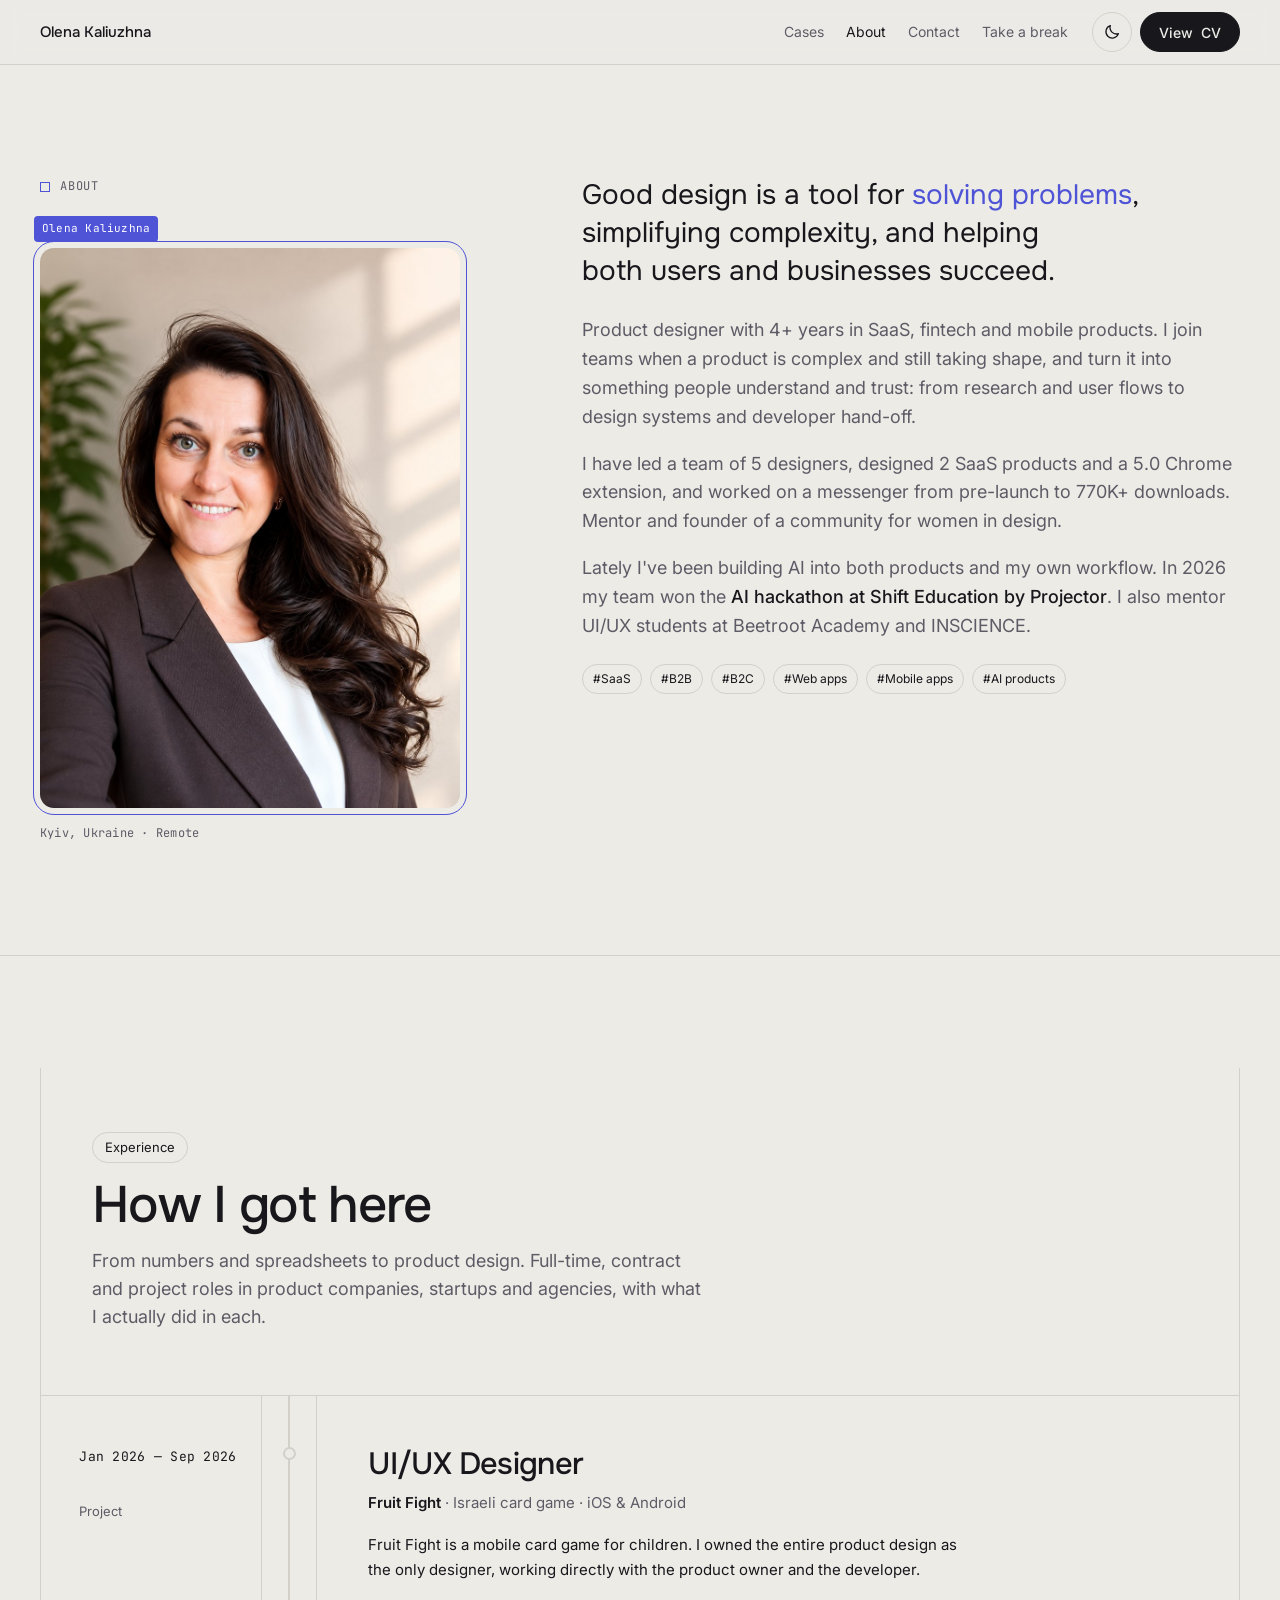
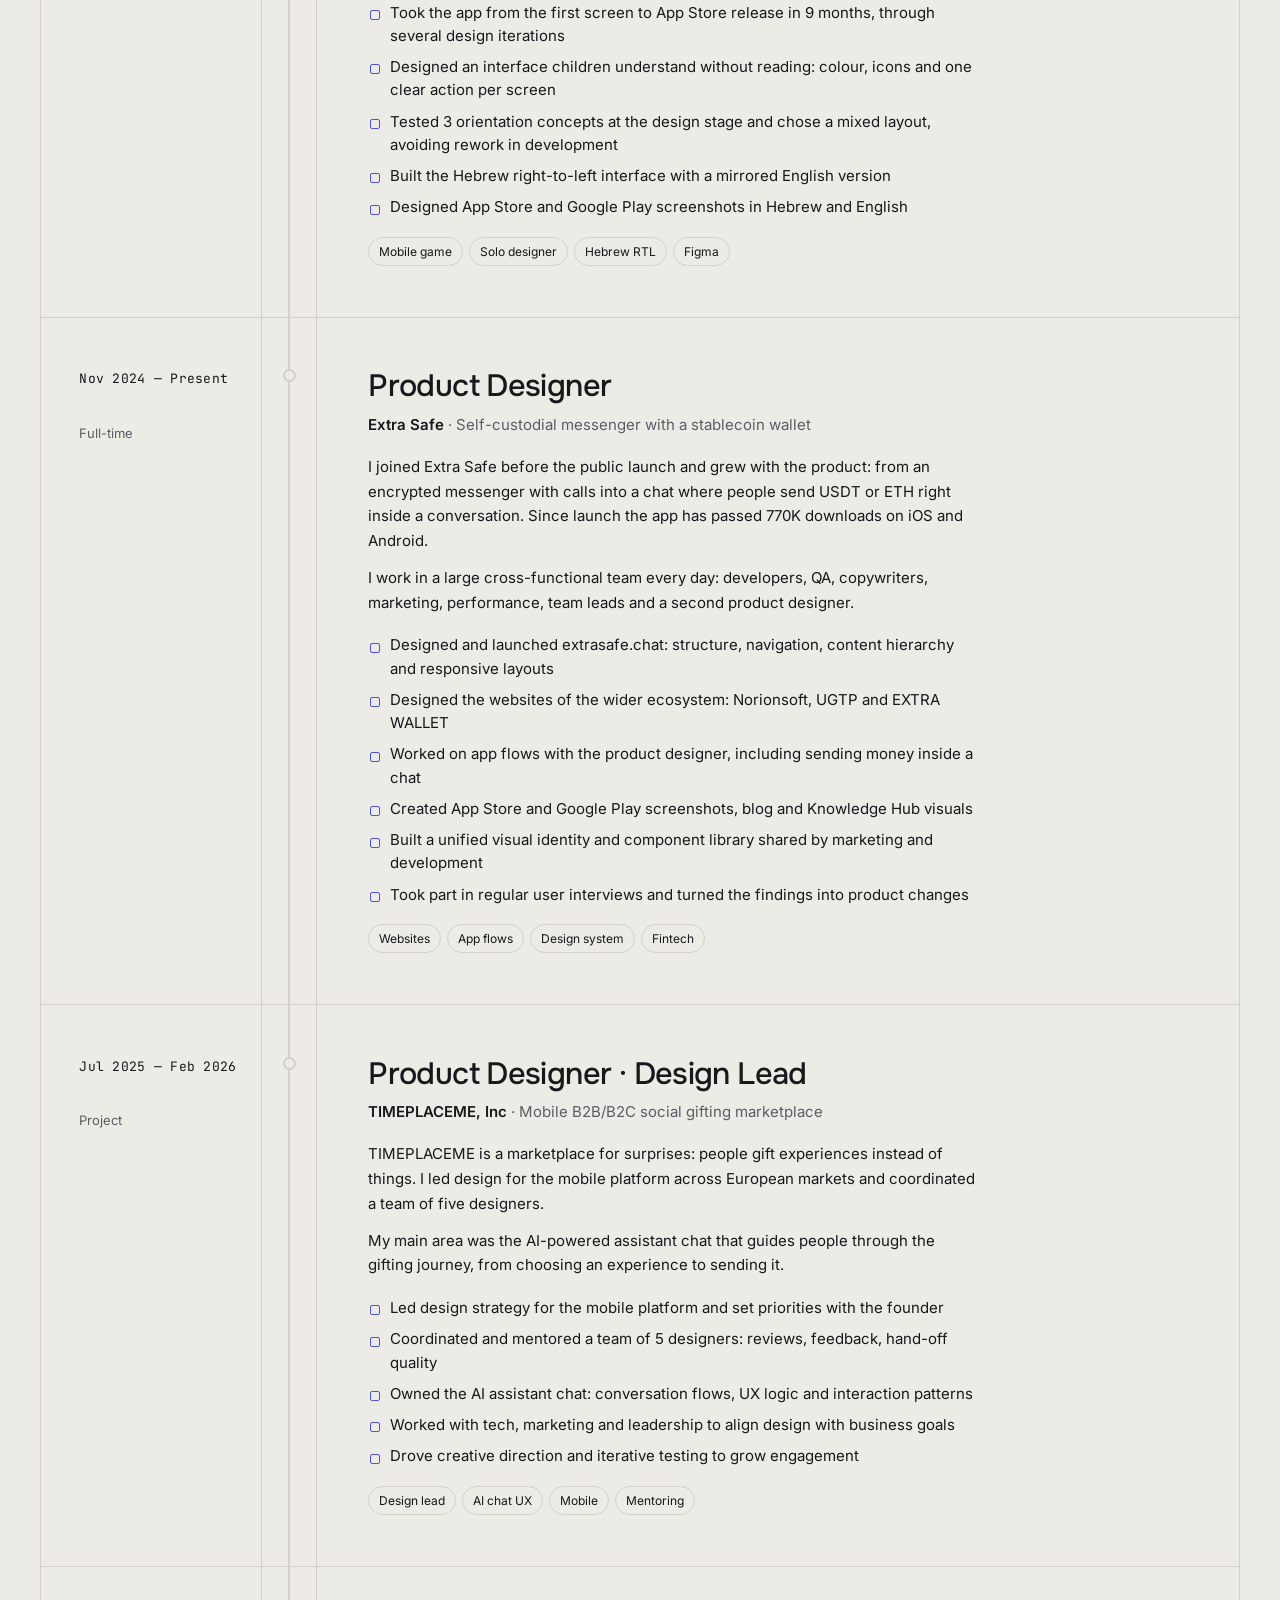
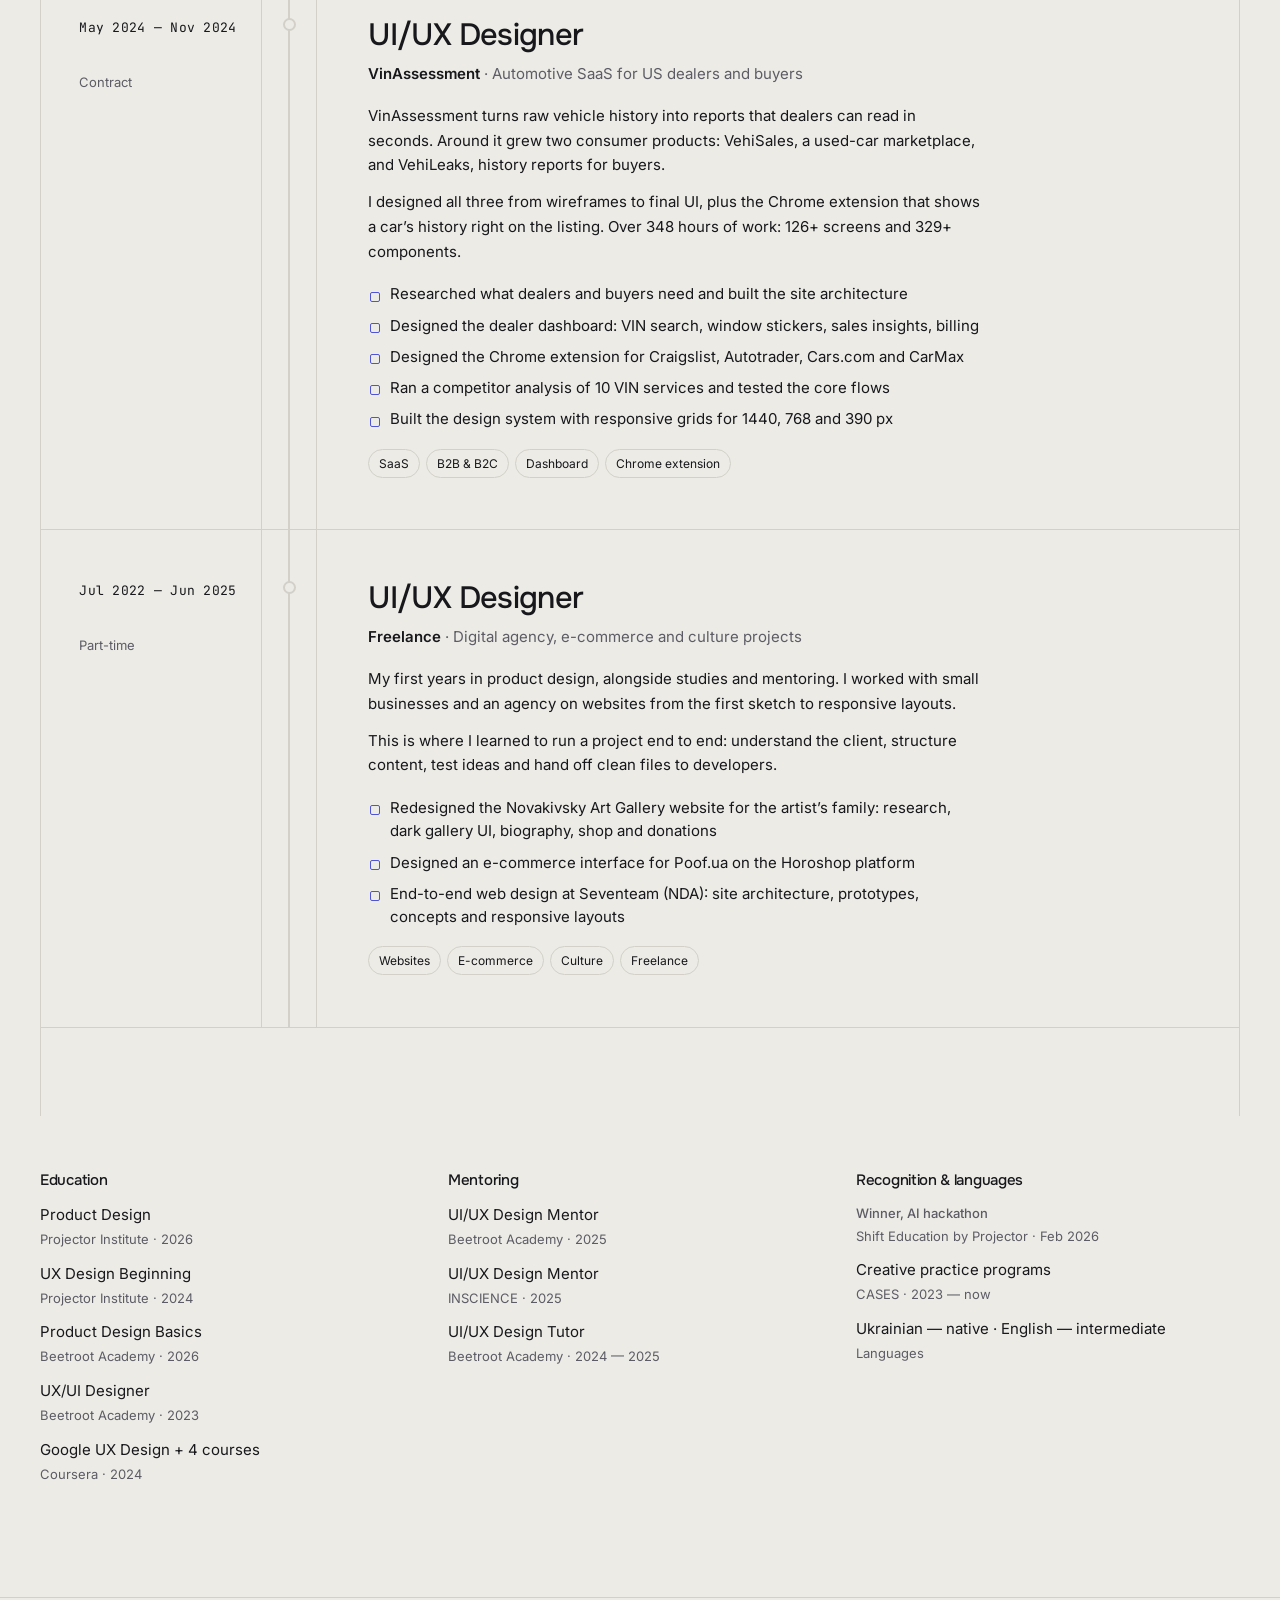
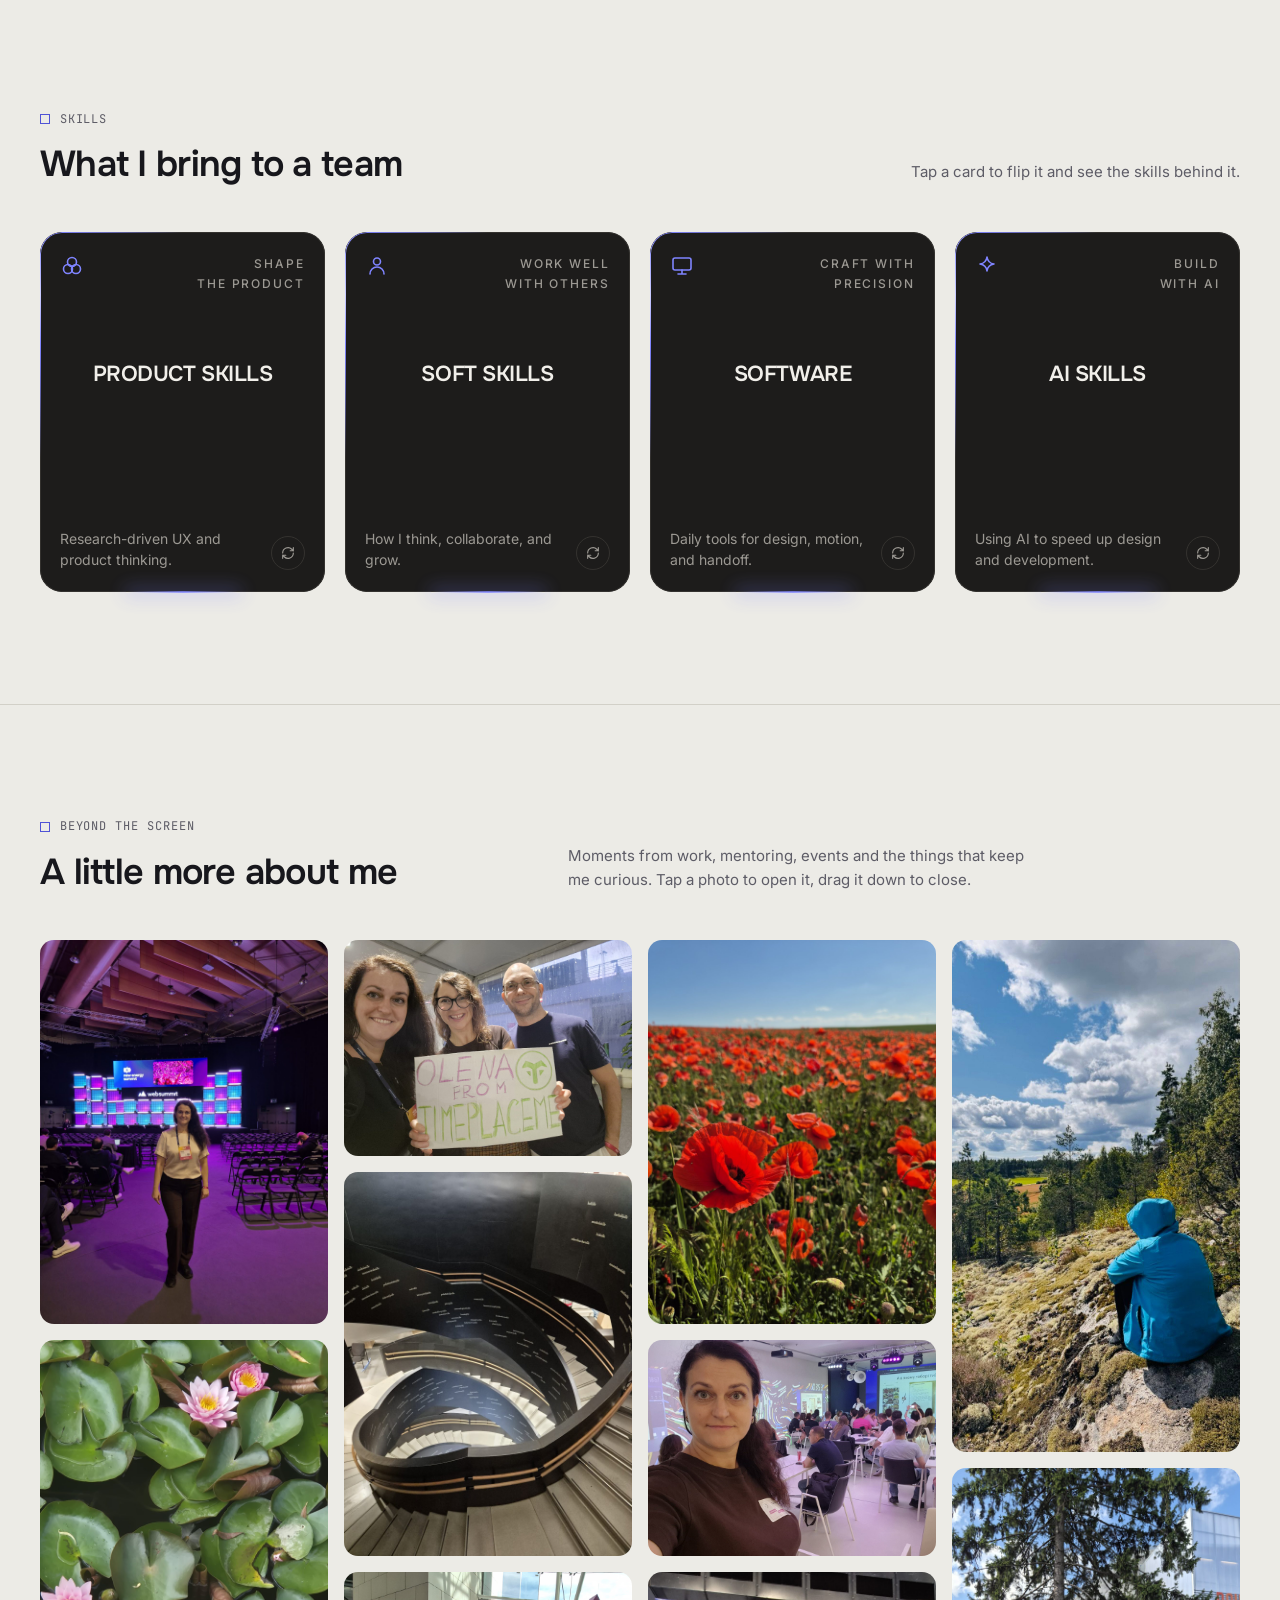
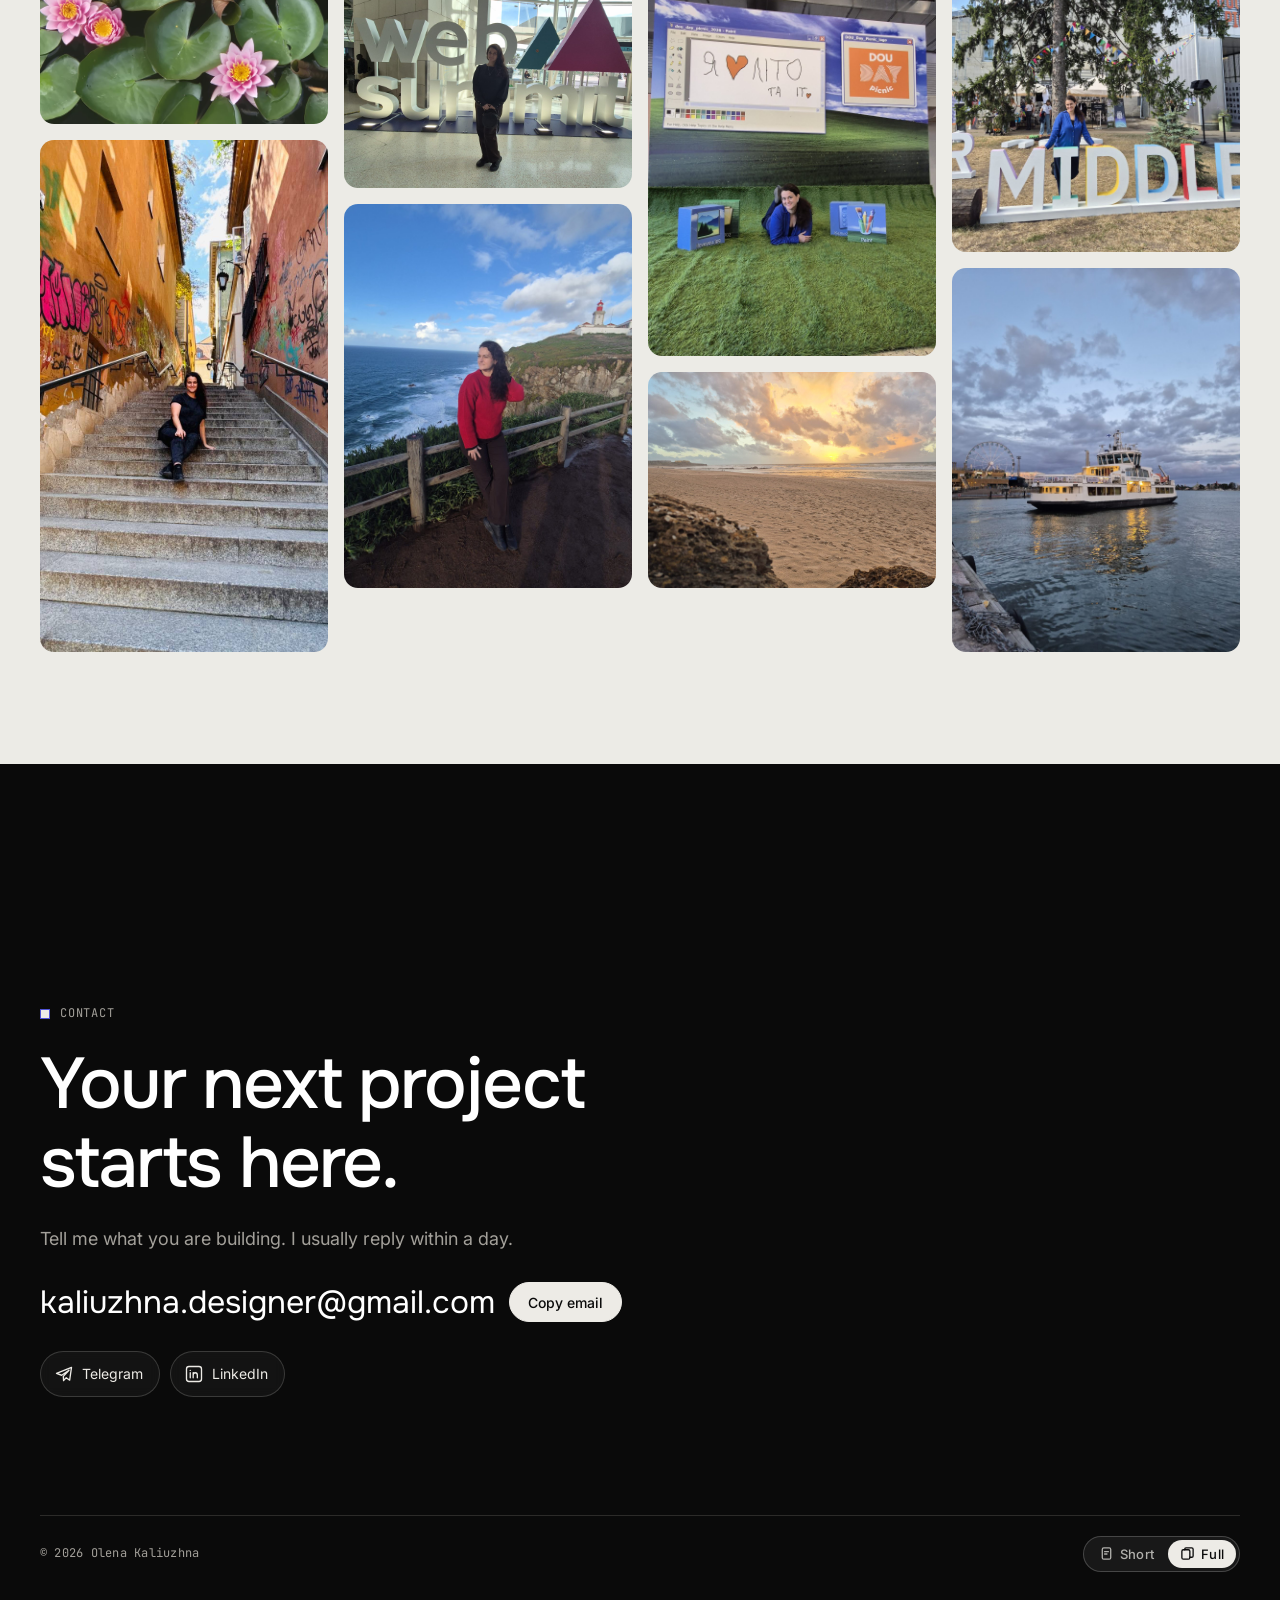
==== commit 760d69e0: "Add files via upload" ====
--- a/about.html
+++ b/about.html
@@ -8,7 +8,7 @@
 <link rel="preconnect" href="https://fonts.googleapis.com">
 <link rel="preconnect" href="https://fonts.gstatic.com" crossorigin>
 <link rel="stylesheet" href="https://fonts.googleapis.com/css2?family=Inter:wght@400;500;600&family=Onest:wght@500;600&family=JetBrains+Mono:wght@400;500&display=swap">
-<link rel="stylesheet" href="styles.css?v=202610050703">
+<link rel="stylesheet" href="styles.css?v=202610061831">
 <script>try{var t=localStorage.getItem('ok-theme');if(t)document.documentElement.setAttribute('data-theme',t);}catch(e){}</script>
 </head>
 <body>
@@ -250,7 +250,7 @@
         <li><a href="https://t.me/kaliuzhnaolena" target="_blank" rel="noopener" aria-label="Telegram"><svg viewBox="0 0 24 24" aria-hidden="true"><path d="M21 4L3 11.2l6.2 2.3L18 7.5l-6.8 7.3.3 5.2 3.2-3.6 4.1 3z"/></svg><span>Telegram</span></a></li>
         <li><a href="https://www.linkedin.com/in/kaliuzhnaolena/" target="_blank" rel="noopener" aria-label="LinkedIn"><svg viewBox="0 0 24 24" aria-hidden="true"><rect x="3" y="3" width="18" height="18" rx="3"/><path d="M7.5 10.5v6M7.5 7.6v.1M11 16.5v-6M11 13.2c0-1.6 1-2.7 2.5-2.7s2.5 1 2.5 2.7v3.3"/></svg><span>LinkedIn</span></a></li>
       </ul>
-      <div class="foot mono"><span>© 2026 Olena Kaliuzhna</span><span>Kyiv, Ukraine · Remote</span></div>
+      <div class="foot mono"><span>© 2026 Olena Kaliuzhna</span><div class="ver-switch" role="group" aria-label="Site version"><a class="vs-opt" href="https://olena-kaliuzhna-design.github.io/portfolio/" title="Short version: everything on one page"><svg viewBox="0 0 16 16" aria-hidden="true"><rect x="3.5" y="2" width="9" height="12" rx="1.6"/><path d="M6 6h4M6 8.5h2.5"/></svg><span>Short</span></a><span class="vs-opt is-on" aria-current="page" title="Full version"><svg viewBox="0 0 16 16" aria-hidden="true"><rect x="2" y="4" width="8.5" height="10" rx="1.6"/><path d="M5 4V3.4C5 2.6 5.6 2 6.4 2h6.1c.8 0 1.5.6 1.5 1.4v7.2c0 .8-.7 1.4-1.5 1.4h-2"/></svg><span>Full</span></span></div></div>
     </div>
   </section>
 </main>
--- a/styles.css
+++ b/styles.css
@@ -901,3 +901,31 @@
   -webkit-mask-image:linear-gradient(to bottom,#000 92%,transparent);mask-image:linear-gradient(to bottom,#000 92%,transparent)}
 .contact .grid-pulse canvas{position:absolute;inset:0;display:block}
 
+
+/* Site version switch (Short one-pager <-> Full site), lives in the header of both sites */
+.ver-switch{display:inline-flex;align-items:center;gap:2px;padding:3px;height:40px;border:1px solid var(--line);border-radius:999px;background:color-mix(in srgb,var(--surface) 70%,transparent)}
+.vs-opt{display:inline-flex;align-items:center;gap:6px;height:32px;padding:0 12px;border-radius:999px;font:500 .8125rem var(--f-body);color:var(--muted);text-decoration:none;transition:background .2s ease,color .2s ease}
+.vs-opt svg{width:15px;height:15px;fill:none;stroke:currentColor;stroke-width:1.4;stroke-linecap:round;stroke-linejoin:round;flex:none}
+a.vs-opt:hover{color:var(--ink);background:color-mix(in srgb,var(--ink) 7%,transparent)}
+a.vs-opt:focus-visible{outline:2px solid var(--accent);outline-offset:2px}
+.vs-opt.is-on{background:var(--ink);color:var(--paper);cursor:default}
+@media (max-width:640px){.vs-opt{padding:0 10px}.vs-opt>span{display:none}}
+.nav.nav-on-dark .ver-switch{border-color:rgba(255,255,255,.2);background:rgba(255,255,255,.06)}
+.nav.nav-on-dark .vs-opt{color:rgba(242,244,248,.7)}
+.nav.nav-on-dark .vs-opt.is-on{background:#f2f4f8;color:#05070d}
+
+/* Switch in footers. Inside the inverted CTA sections (.foot) it uses inverted colours. */
+.foot,.contact-foot{align-items:center}
+.foot-end{display:inline-flex;align-items:center;gap:16px;flex-wrap:wrap}
+.foot .ver-switch,.contact-foot .ver-switch{height:36px}
+.foot .vs-opt,.contact-foot .vs-opt{height:28px}
+.foot .ver-switch{border-color:color-mix(in srgb,var(--paper) 22%,transparent);background:color-mix(in srgb,var(--paper) 6%,transparent)}
+.foot .vs-opt{color:color-mix(in srgb,var(--paper) 70%,transparent)}
+.foot a.vs-opt:hover{color:var(--paper);background:color-mix(in srgb,var(--paper) 12%,transparent)}
+.foot .vs-opt.is-on{background:var(--paper);color:var(--ink)}
+@media (max-width:640px){.foot .vs-opt>span,.contact-foot .vs-opt>span{display:inline}}
+/* About CTA is always dark: fixed light-on-dark colours */
+.cta-tree .foot .ver-switch{border-color:rgba(255,255,255,.2);background:rgba(255,255,255,.06)}
+.cta-tree .foot .vs-opt{color:rgba(237,235,230,.72)}
+.cta-tree .foot a.vs-opt:hover{color:#fff;background:rgba(255,255,255,.12)}
+.cta-tree .foot .vs-opt.is-on{background:#EDEBE6;color:#0a0a0a}
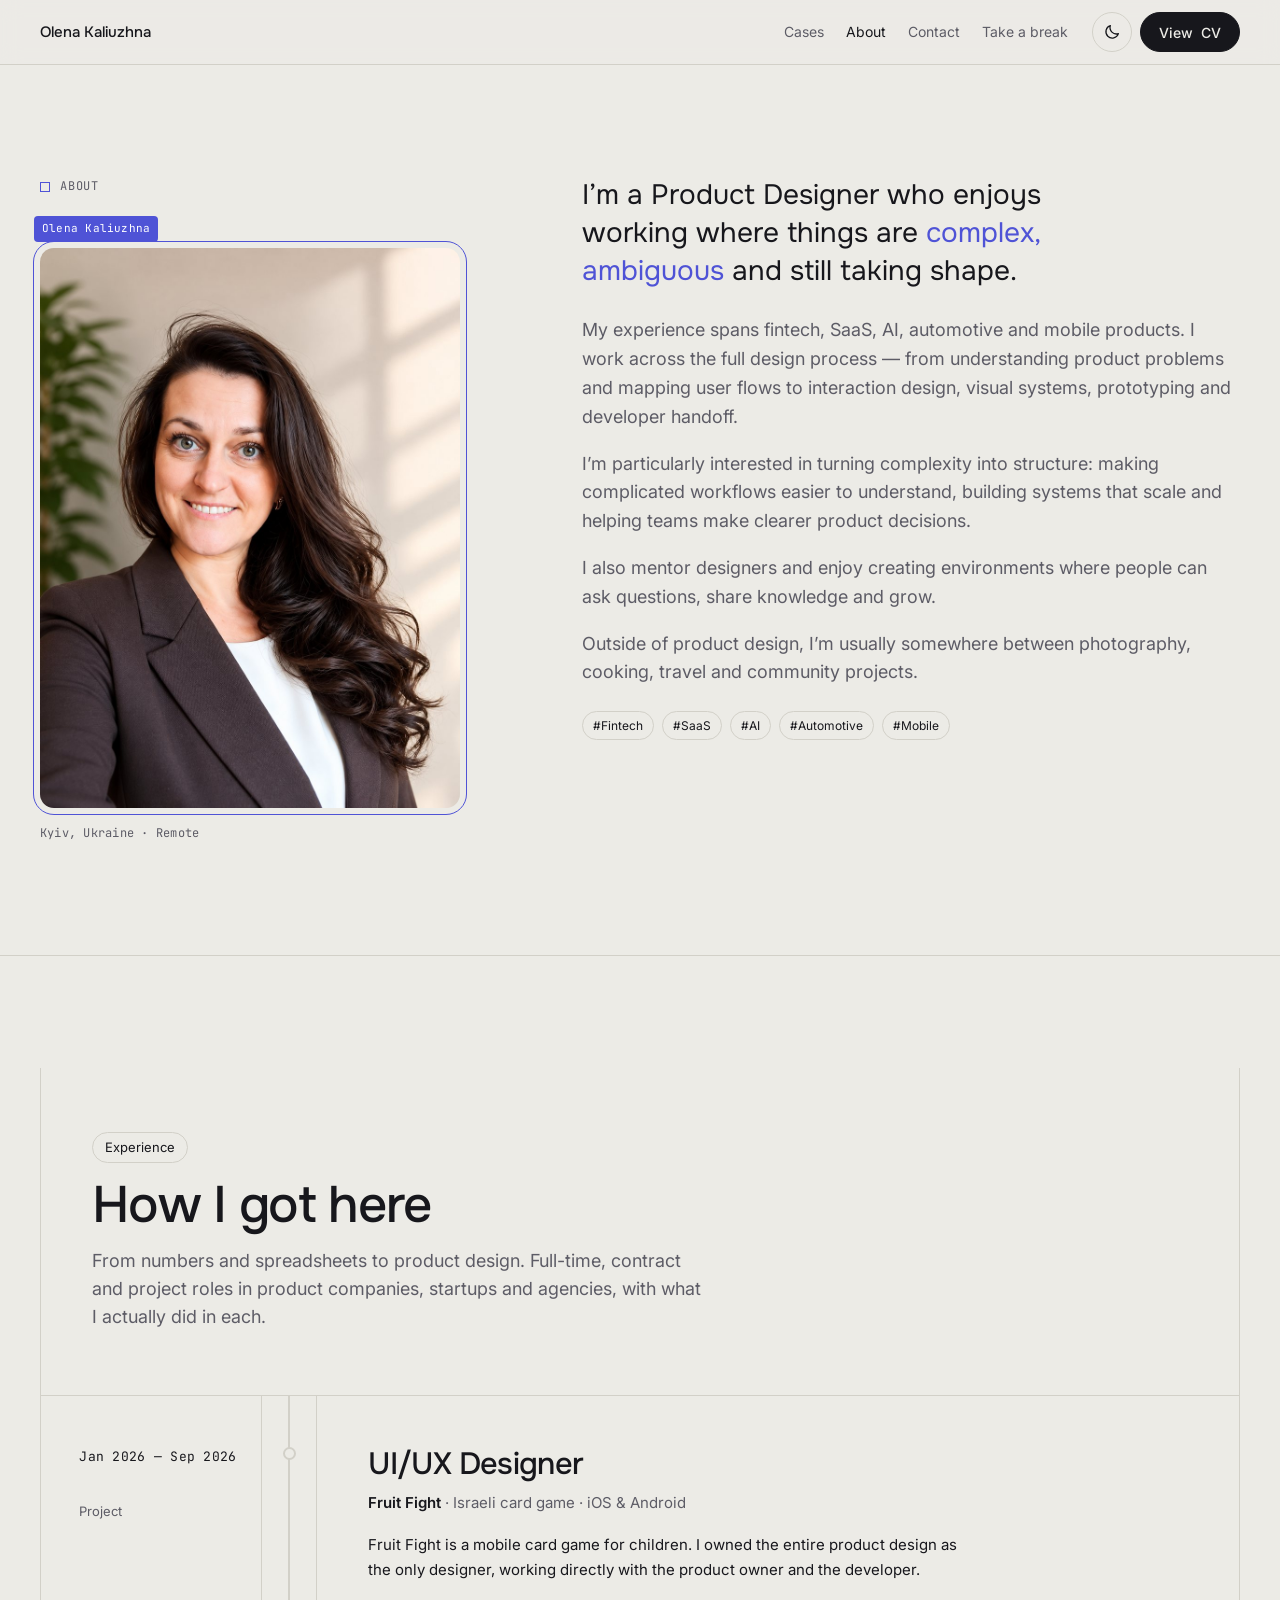
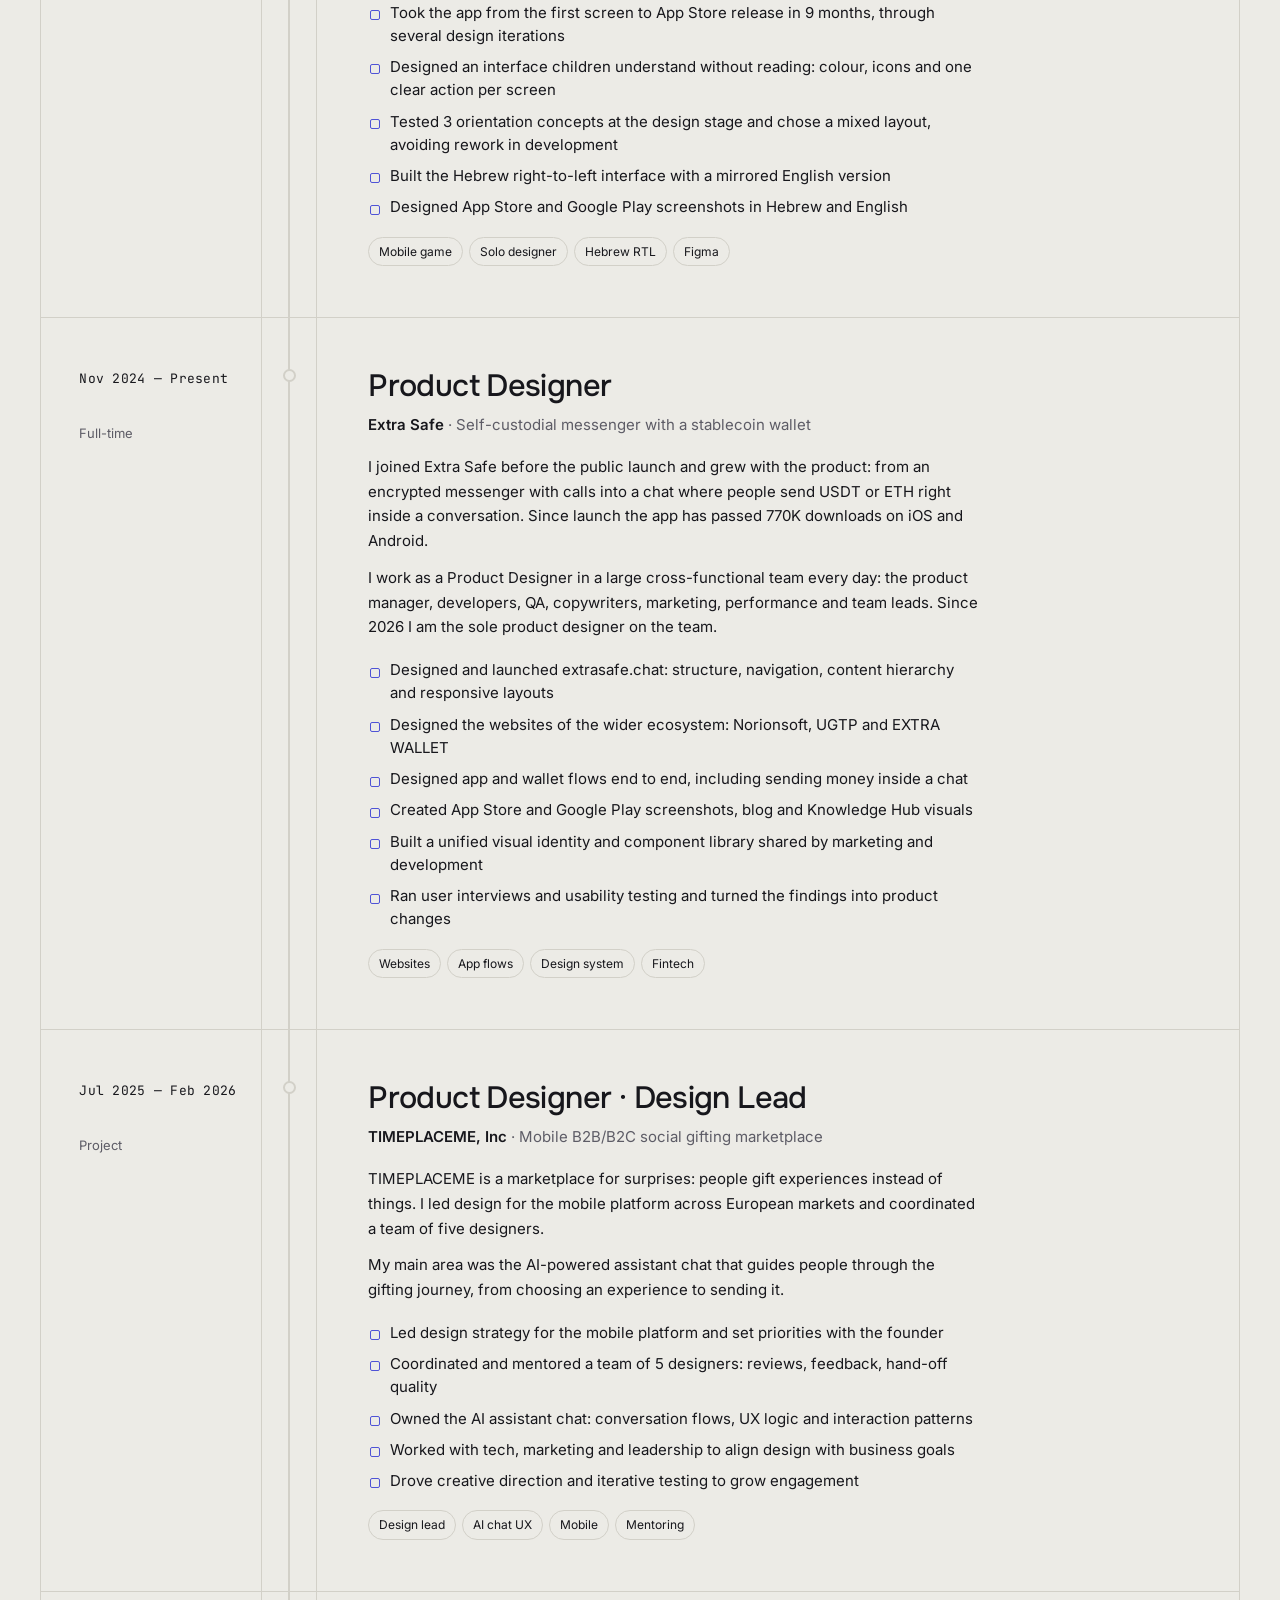
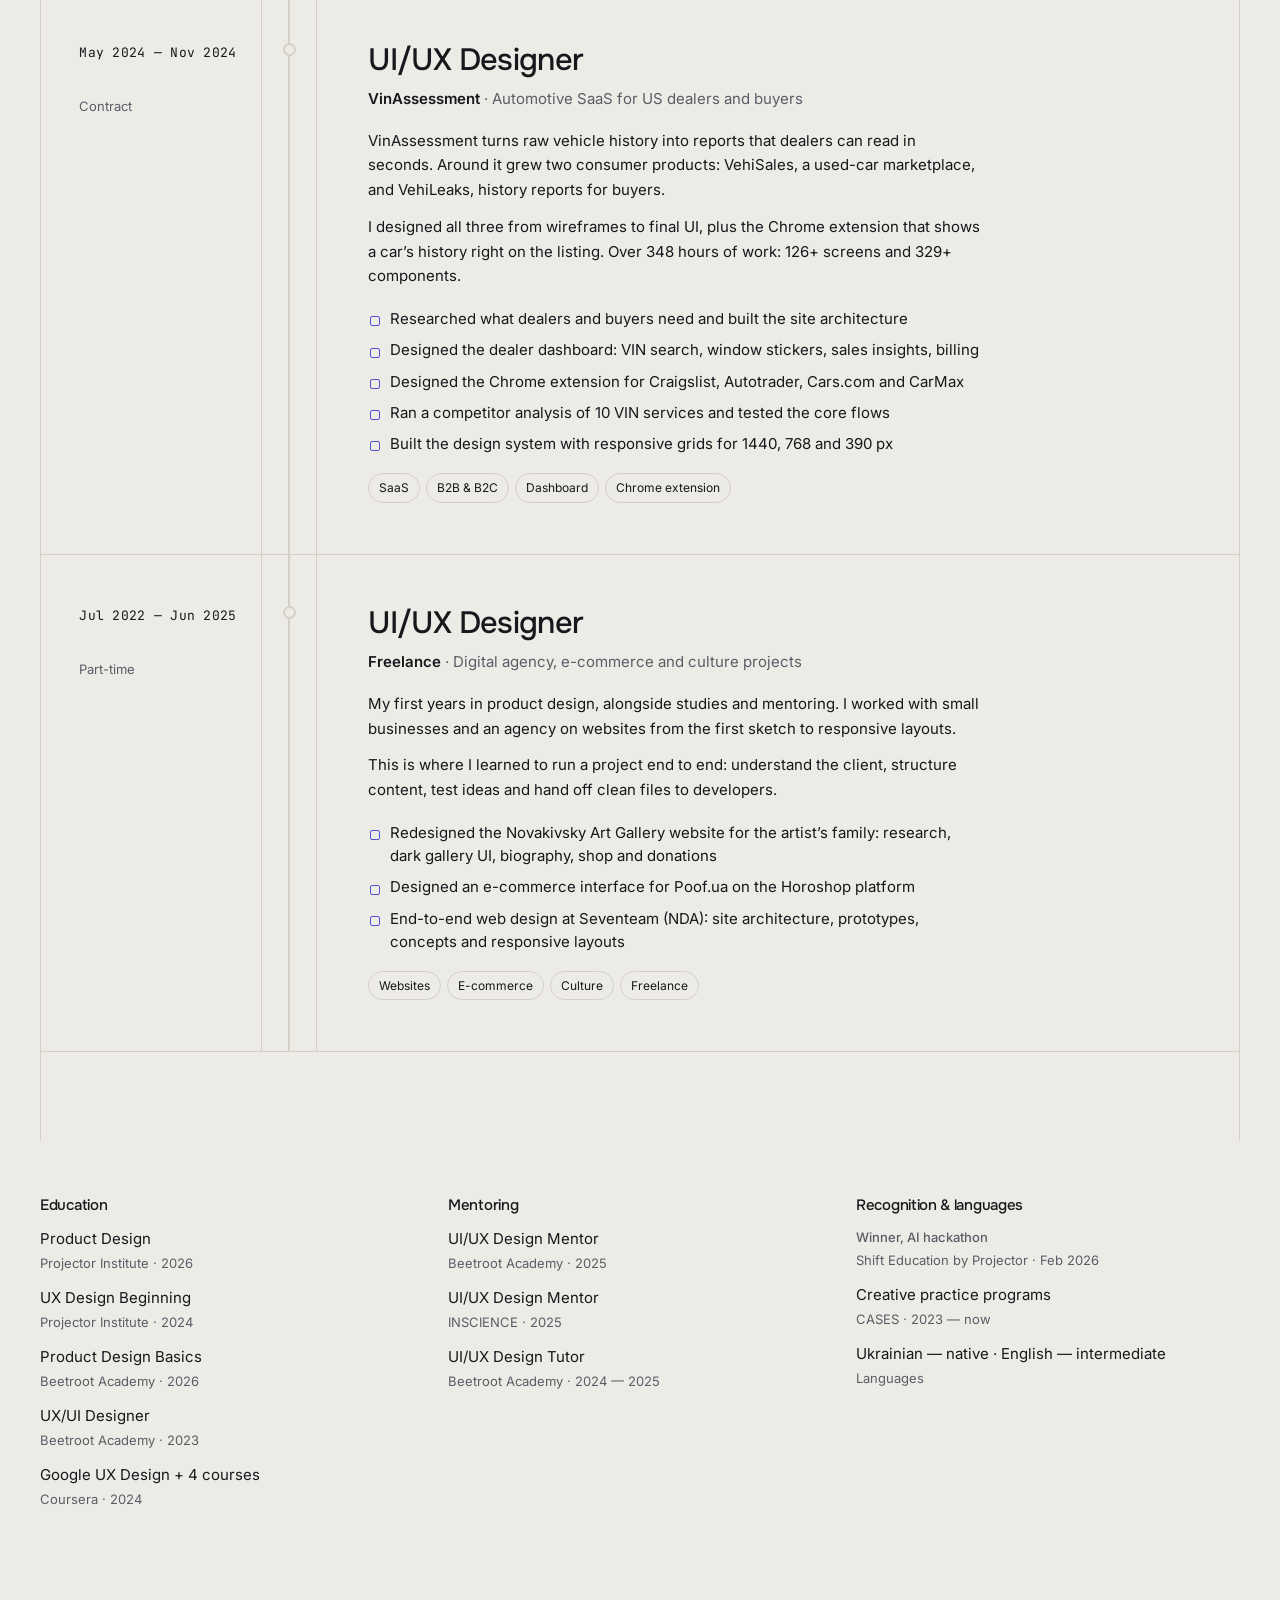
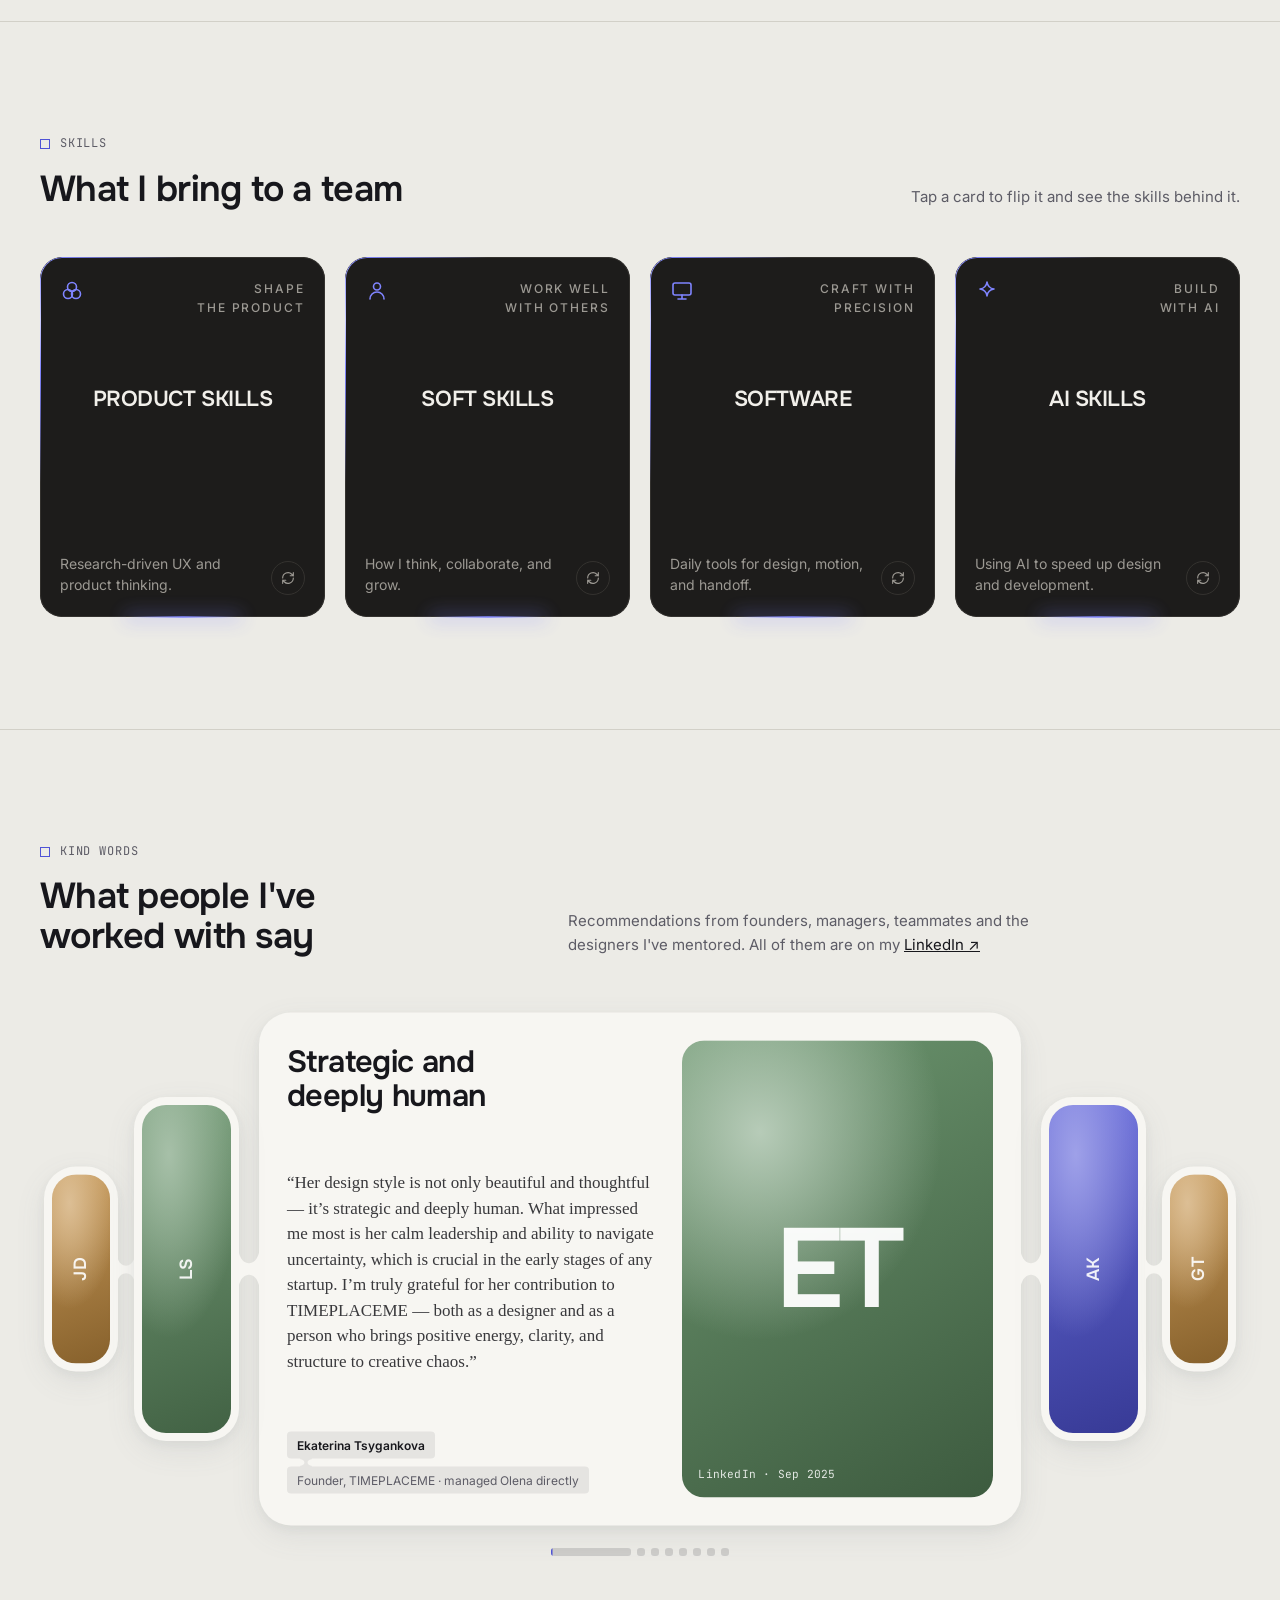
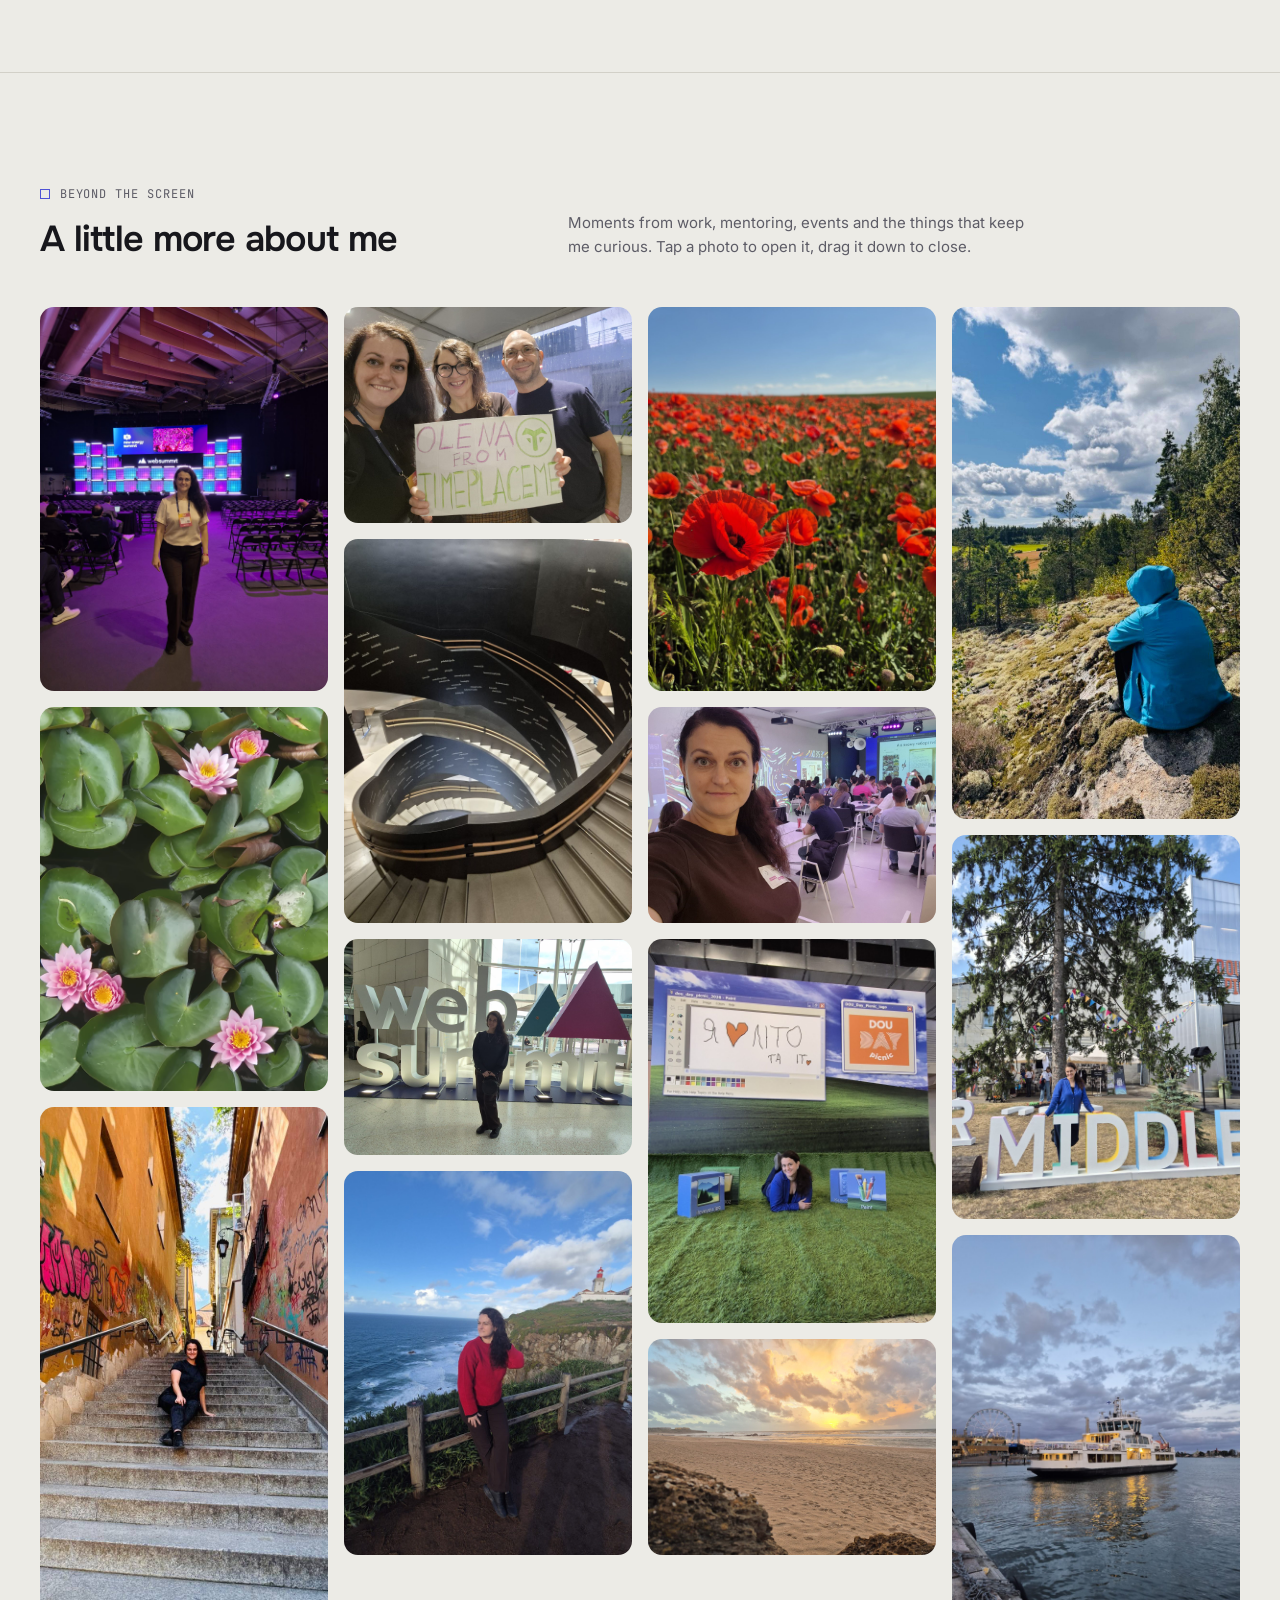
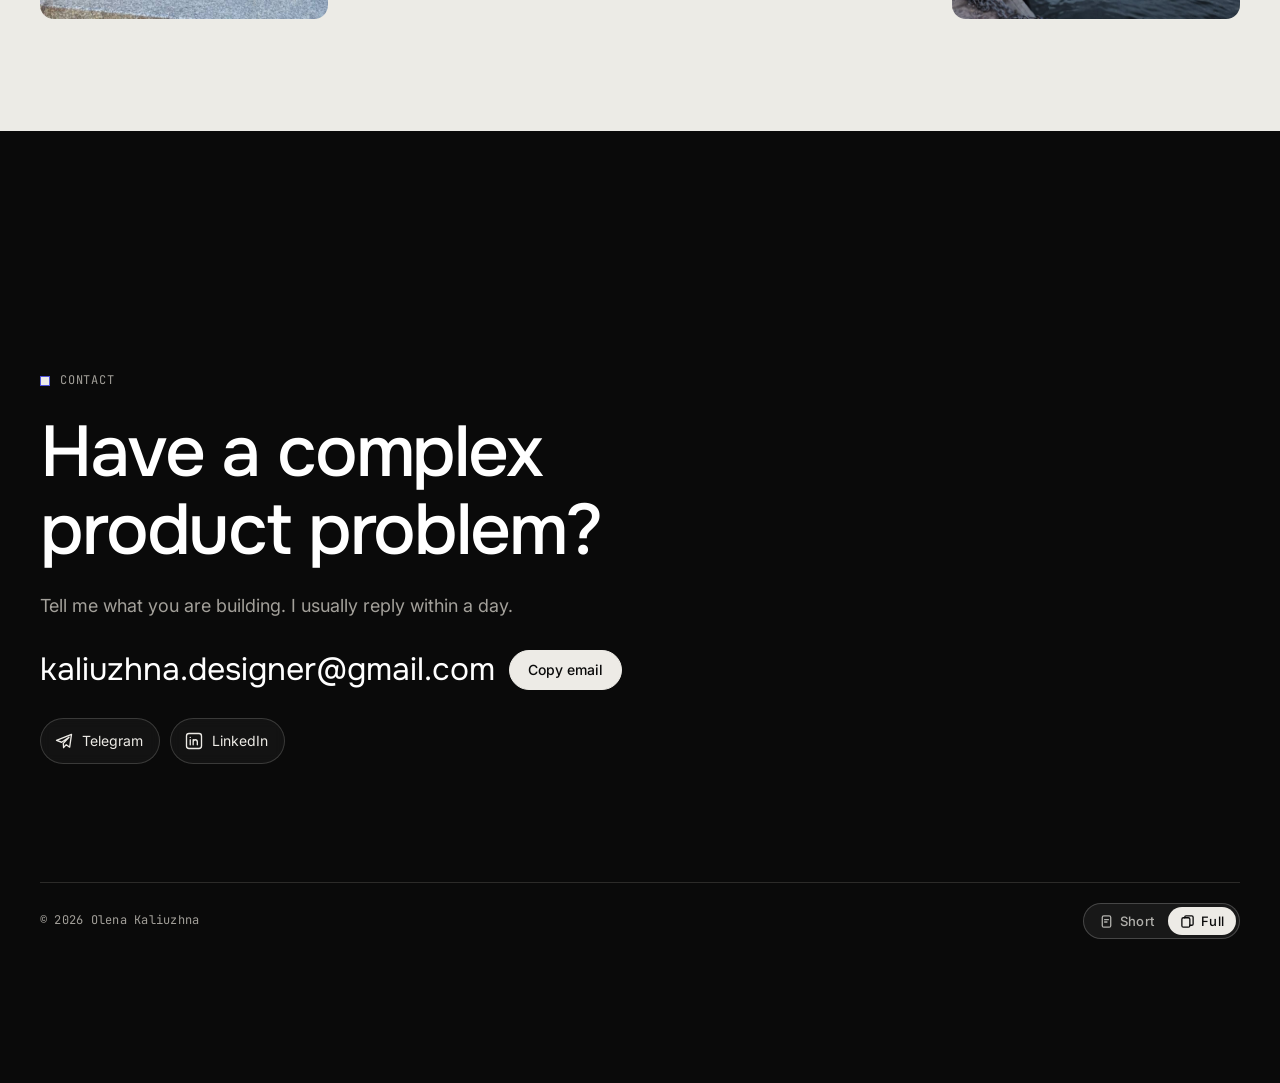
==== commit 5773367e: "Add files via upload" ====
--- a/about.html
+++ b/about.html
@@ -8,7 +8,7 @@
 <link rel="preconnect" href="https://fonts.googleapis.com">
 <link rel="preconnect" href="https://fonts.gstatic.com" crossorigin>
 <link rel="stylesheet" href="https://fonts.googleapis.com/css2?family=Inter:wght@400;500;600&family=Onest:wght@500;600&family=JetBrains+Mono:wght@400;500&display=swap">
-<link rel="stylesheet" href="styles.css?v=202610061831">
+<link rel="stylesheet" href="styles.css?v=202610281957">
 <script>try{var t=localStorage.getItem('ok-theme');if(t)document.documentElement.setAttribute('data-theme',t);}catch(e){}</script>
 </head>
 <body>
@@ -32,17 +32,18 @@
       <div class="about-side">
         <div class="eyebrow">About</div>
         <figure class="portrait">
-          <img src="photo.jpg" alt="Olena Kaliuzhna, UI/UX and Product Designer" width="900" height="1202" loading="lazy">
+          <img src="photo.jpg" alt="Olena Kaliuzhna, Product Designer" width="900" height="1202" loading="lazy">
           <span class="frame-label mono" aria-hidden="true">Olena Kaliuzhna</span>
           <figcaption class="mono">Kyiv, Ukraine · Remote</figcaption>
         </figure>
       </div>
       <div class="about-text">
-        <p class="quote">Good design is a tool for <em>solving problems</em>, simplifying complexity, and helping both users and businesses succeed.</p>
-        <p>Product designer with 4+ years in SaaS, fintech and mobile products. I join teams when a product is complex and still taking shape, and turn it into something people understand and trust: from research and user flows to design systems and developer hand-off.</p>
-        <p>I have led a team of 5 designers, designed 2 SaaS products and a 5.0 Chrome extension, and worked on a messenger from pre-launch to 770K+ downloads. Mentor and founder of a community for women in design.</p>
-        <p>Lately I've been building AI into both products and my own workflow. In 2026 my team won the <strong>AI hackathon at Shift Education by Projector</strong>. I also mentor UI/UX students at Beetroot Academy and INSCIENCE.</p>
-        <div class="domains"><span class="chip">#SaaS</span><span class="chip">#B2B</span><span class="chip">#B2C</span><span class="chip">#Web apps</span><span class="chip">#Mobile apps</span><span class="chip">#AI products</span></div>
+        <p class="quote">I’m a Product Designer who enjoys working where things are <em>complex, ambiguous</em> and still taking shape.</p>
+        <p>My experience spans fintech, SaaS, AI, automotive and mobile products. I work across the full design process — from understanding product problems and mapping user flows to interaction design, visual systems, prototyping and developer handoff.</p>
+        <p>I’m particularly interested in turning complexity into structure: making complicated workflows easier to understand, building systems that scale and helping teams make clearer product decisions.</p>
+        <p>I also mentor designers and enjoy creating environments where people can ask questions, share knowledge and grow.</p>
+        <p>Outside of product design, I’m usually somewhere between photography, cooking, travel and community projects.</p>
+        <div class="domains"><span class="chip">#Fintech</span><span class="chip">#SaaS</span><span class="chip">#AI</span><span class="chip">#Automotive</span><span class="chip">#Mobile</span></div>
       </div>
     </div>
   </section>
@@ -76,8 +77,8 @@
             <article class="tl-body">
               <h3>Product Designer</h3>
               <p class="tl-co"><b>Extra Safe</b> · Self-custodial messenger with a stablecoin wallet</p>
-              <div class="tl-text"><p>I joined Extra Safe before the public launch and grew with the product: from an encrypted messenger with calls into a chat where people send USDT or ETH right inside a conversation. Since launch the app has passed 770K downloads on iOS and Android.</p><p>I work in a large cross-functional team every day: developers, QA, copywriters, marketing, performance, team leads and a second product designer.</p></div>
-              <ul class="tl-list"><li>Designed and launched extrasafe.chat: structure, navigation, content hierarchy and responsive layouts</li><li>Designed the websites of the wider ecosystem: Norionsoft, UGTP and EXTRA WALLET</li><li>Worked on app flows with the product designer, including sending money inside a chat</li><li>Created App Store and Google Play screenshots, blog and Knowledge Hub visuals</li><li>Built a unified visual identity and component library shared by marketing and development</li><li>Took part in regular user interviews and turned the findings into product changes</li></ul>
+              <div class="tl-text"><p>I joined Extra Safe before the public launch and grew with the product: from an encrypted messenger with calls into a chat where people send USDT or ETH right inside a conversation. Since launch the app has passed 770K downloads on iOS and Android.</p><p>I work as a Product Designer in a large cross-functional team every day: the product manager, developers, QA, copywriters, marketing, performance and team leads. Since 2026 I am the sole product designer on the team.</p></div>
+              <ul class="tl-list"><li>Designed and launched extrasafe.chat: structure, navigation, content hierarchy and responsive layouts</li><li>Designed the websites of the wider ecosystem: Norionsoft, UGTP and EXTRA WALLET</li><li>Designed app and wallet flows end to end, including sending money inside a chat</li><li>Created App Store and Google Play screenshots, blog and Knowledge Hub visuals</li><li>Built a unified visual identity and component library shared by marketing and development</li><li>Ran user interviews and usability testing and turned the findings into product changes</li></ul>
               <div class="chips"><span class="chip">Websites</span><span class="chip">App flows</span><span class="chip">Design system</span><span class="chip">Fintech</span></div>
               
             </article>
@@ -211,6 +212,131 @@
     </div>
   </section>
 
+  <section id="kind-words" class="tm-section">
+    <div class="wrap">
+      <div class="sec-head">
+        <div><div class="eyebrow">Kind words</div><h2 style="margin-top:16px">What people I've worked with say</h2></div>
+        <p>Recommendations from founders, managers, teammates and the designers I've mentored. All of them are on my <a href="https://www.linkedin.com/in/kaliuzhnaolena/details/recommendations/" target="_blank" rel="noopener">LinkedIn ↗</a></p>
+      </div>
+    </div>
+    <div class="tm" role="region" aria-roledescription="carousel" aria-label="Recommendations" tabindex="0">
+      <div class="tm-stage" aria-live="polite">
+        <div class="tm-card tone-sage" data-i="0" role="group" aria-roledescription="slide" aria-label="1 of 8: Ekaterina Tsygankova">
+          <svg class="tm-neck" viewBox="0 0 20 37.3338" preserveAspectRatio="none" aria-hidden="true"><path d="M0 0C0 0 1.2422 13.5759 10 13.5759C18.7578 13.5759 20 0 20 0V37.3338C20 37.3338 18.7578 23.7578 10 23.7578C1.2422 23.7578 0 37.3338 0 37.3338V0Z"/></svg>
+          <div class="tm-clip">
+            <div class="tm-peek" aria-hidden="true"><span>ET</span></div>
+            <div class="tm-full">
+              <div class="tm-text">
+                <h3>Strategic and deeply human</h3>
+                <blockquote><p>“Her design style is not only beautiful and thoughtful — it’s strategic and deeply human. What impressed me most is her calm leadership and ability to navigate uncertainty, which is crucial in the early stages of any startup. I’m truly grateful for her contribution to TIMEPLACEME — both as a designer and as a person who brings positive energy, clarity, and structure to creative chaos.”</p></blockquote>
+                <div class="tm-who"><span class="tm-pill tm-name">Ekaterina Tsygankova</span><svg class="tm-link" viewBox="0 -2 14 12" aria-hidden="true"><path d="M0 -2 V0 C0 0 5.09091 0.49688 5.09091 4 C5.09091 7.50312 0 8 0 8 V10 H14 V8 C14 8 8.90909 7.50312 8.90909 4 C8.90909 0.49688 14 0 14 0 V-2 Z"/></svg><span class="tm-pill tm-role">Founder, TIMEPLACEME · managed Olena directly</span></div>
+              </div>
+              <div class="tm-photo" aria-hidden="true"><span class="tm-ini">ET</span><span class="tm-meta mono">LinkedIn · Sep 2025</span></div>
+            </div>
+          </div>
+        </div>
+        <div class="tm-card tone-accent" data-i="1" role="group" aria-roledescription="slide" aria-label="2 of 8: Andriy Kondzolko">
+          <svg class="tm-neck" viewBox="0 0 20 37.3338" preserveAspectRatio="none" aria-hidden="true"><path d="M0 0C0 0 1.2422 13.5759 10 13.5759C18.7578 13.5759 20 0 20 0V37.3338C20 37.3338 18.7578 23.7578 10 23.7578C1.2422 23.7578 0 37.3338 0 37.3338V0Z"/></svg>
+          <div class="tm-clip">
+            <div class="tm-peek" aria-hidden="true"><span>AK</span></div>
+            <div class="tm-full">
+              <div class="tm-text">
+                <h3>Effective solutions to every challenge</h3>
+                <blockquote><p>“Throughout our collaboration, I never once felt that her lack of experience held us back — on the contrary, she always found effective solutions to every challenge we faced. Her mastery of Figma was impressive. She will not only elevate your project to a new level but also bring kindness, care, and genuine inspiration into your workflow.”</p></blockquote>
+                <div class="tm-who"><span class="tm-pill tm-name">Andriy Kondzolko</span><svg class="tm-link" viewBox="0 -2 14 12" aria-hidden="true"><path d="M0 -2 V0 C0 0 5.09091 0.49688 5.09091 4 C5.09091 7.50312 0 8 0 8 V10 H14 V8 C14 8 8.90909 7.50312 8.90909 4 C8.90909 0.49688 14 0 14 0 V-2 Z"/></svg><span class="tm-pill tm-role">CTO, VinAssessment · managed Olena directly</span></div>
+              </div>
+              <div class="tm-photo" aria-hidden="true"><span class="tm-ini">AK</span><span class="tm-meta mono">LinkedIn · May 2025</span></div>
+            </div>
+          </div>
+        </div>
+        <div class="tm-card tone-sand" data-i="2" role="group" aria-roledescription="slide" aria-label="3 of 8: Giorgi Tediashvili">
+          <svg class="tm-neck" viewBox="0 0 20 37.3338" preserveAspectRatio="none" aria-hidden="true"><path d="M0 0C0 0 1.2422 13.5759 10 13.5759C18.7578 13.5759 20 0 20 0V37.3338C20 37.3338 18.7578 23.7578 10 23.7578C1.2422 23.7578 0 37.3338 0 37.3338V0Z"/></svg>
+          <div class="tm-clip">
+            <div class="tm-peek" aria-hidden="true"><span>GT</span></div>
+            <div class="tm-full">
+              <div class="tm-text">
+                <h3>Creativity, structure and reliability</h3>
+                <blockquote><p>“Lena is one of those rare professionals who combines creativity, structure, and reliability in her work. What stands out most is her ability to approach tasks from a product perspective, focusing not only on visuals but also on usability and real user needs.”</p></blockquote>
+                <div class="tm-who"><span class="tm-pill tm-name">Giorgi Tediashvili</span><svg class="tm-link" viewBox="0 -2 14 12" aria-hidden="true"><path d="M0 -2 V0 C0 0 5.09091 0.49688 5.09091 4 C5.09091 7.50312 0 8 0 8 V10 H14 V8 C14 8 8.90909 7.50312 8.90909 4 C8.90909 0.49688 14 0 14 0 V-2 Z"/></svg><span class="tm-pill tm-role">Marketing Communications · same team</span></div>
+              </div>
+              <div class="tm-photo" aria-hidden="true"><span class="tm-ini">GT</span><span class="tm-meta mono">LinkedIn · Apr 2026</span></div>
+            </div>
+          </div>
+        </div>
+        <div class="tm-card tone-rose" data-i="3" role="group" aria-roledescription="slide" aria-label="4 of 8: Iryna Shovkun">
+          <svg class="tm-neck" viewBox="0 0 20 37.3338" preserveAspectRatio="none" aria-hidden="true"><path d="M0 0C0 0 1.2422 13.5759 10 13.5759C18.7578 13.5759 20 0 20 0V37.3338C20 37.3338 18.7578 23.7578 10 23.7578C1.2422 23.7578 0 37.3338 0 37.3338V0Z"/></svg>
+          <div class="tm-clip">
+            <div class="tm-peek" aria-hidden="true"><span>IS</span></div>
+            <div class="tm-full">
+              <div class="tm-text">
+                <h3>Visually appealing and highly functional</h3>
+                <blockquote><p>“Lena has strong technical skills, creates precise prototypes, and selects references that align perfectly with the project’s needs. The designs she delivers are not only visually appealing but also highly functional, driving real improvements in conversion rates.”</p></blockquote>
+                <div class="tm-who"><span class="tm-pill tm-name">Iryna Shovkun</span><svg class="tm-link" viewBox="0 -2 14 12" aria-hidden="true"><path d="M0 -2 V0 C0 0 5.09091 0.49688 5.09091 4 C5.09091 7.50312 0 8 0 8 V10 H14 V8 C14 8 8.90909 7.50312 8.90909 4 C8.90909 0.49688 14 0 14 0 V-2 Z"/></svg><span class="tm-pill tm-role">Senior Project Manager · managed Olena directly</span></div>
+              </div>
+              <div class="tm-photo" aria-hidden="true"><span class="tm-ini">IS</span><span class="tm-meta mono">LinkedIn · Oct 2024</span></div>
+            </div>
+          </div>
+        </div>
+        <div class="tm-card tone-sky" data-i="4" role="group" aria-roledescription="slide" aria-label="5 of 8: Alina Sokur">
+          <svg class="tm-neck" viewBox="0 0 20 37.3338" preserveAspectRatio="none" aria-hidden="true"><path d="M0 0C0 0 1.2422 13.5759 10 13.5759C18.7578 13.5759 20 0 20 0V37.3338C20 37.3338 18.7578 23.7578 10 23.7578C1.2422 23.7578 0 37.3338 0 37.3338V0Z"/></svg>
+          <div class="tm-clip">
+            <div class="tm-peek" aria-hidden="true"><span>AS</span></div>
+            <div class="tm-full">
+              <div class="tm-text">
+                <h3>Fresh ideas and a creative approach</h3>
+                <blockquote><p>“She’s an incredible UI/UX specialist who always brings fresh ideas and a creative approach to her work. I really appreciate how attentive she is to details and always tries to understand the needs of users. Her responsibility and organisation are truly impressive.”</p></blockquote>
+                <div class="tm-who"><span class="tm-pill tm-name">Alina Sokur</span><svg class="tm-link" viewBox="0 -2 14 12" aria-hidden="true"><path d="M0 -2 V0 C0 0 5.09091 0.49688 5.09091 4 C5.09091 7.50312 0 8 0 8 V10 H14 V8 C14 8 8.90909 7.50312 8.90909 4 C8.90909 0.49688 14 0 14 0 V-2 Z"/></svg><span class="tm-pill tm-role">Product / Project Manager · same team</span></div>
+              </div>
+              <div class="tm-photo" aria-hidden="true"><span class="tm-ini">AS</span><span class="tm-meta mono">LinkedIn · Oct 2024</span></div>
+            </div>
+          </div>
+        </div>
+        <div class="tm-card tone-accent" data-i="5" role="group" aria-roledescription="slide" aria-label="6 of 8: Yuliia Bohuslavska">
+          <svg class="tm-neck" viewBox="0 0 20 37.3338" preserveAspectRatio="none" aria-hidden="true"><path d="M0 0C0 0 1.2422 13.5759 10 13.5759C18.7578 13.5759 20 0 20 0V37.3338C20 37.3338 18.7578 23.7578 10 23.7578C1.2422 23.7578 0 37.3338 0 37.3338V0Z"/></svg>
+          <div class="tm-clip">
+            <div class="tm-peek" aria-hidden="true"><span>YB</span></div>
+            <div class="tm-full">
+              <div class="tm-text">
+                <h3>Complex concepts, made simple</h3>
+                <blockquote><p>“Her deep involvement in every task, sense of responsibility, and ability to explain complex concepts in a simple, accessible way made a huge difference in my learning experience. Her thoughtful guidance, clarity, and structured feedback helped me move forward with confidence.”</p></blockquote>
+                <div class="tm-who"><span class="tm-pill tm-name">Yuliia Bohuslavska</span><svg class="tm-link" viewBox="0 -2 14 12" aria-hidden="true"><path d="M0 -2 V0 C0 0 5.09091 0.49688 5.09091 4 C5.09091 7.50312 0 8 0 8 V10 H14 V8 C14 8 8.90909 7.50312 8.90909 4 C8.90909 0.49688 14 0 14 0 V-2 Z"/></svg><span class="tm-pill tm-role">Inclusive UX/UI Designer · mentee</span></div>
+              </div>
+              <div class="tm-photo" aria-hidden="true"><span class="tm-ini">YB</span><span class="tm-meta mono">LinkedIn · Jul 2025</span></div>
+            </div>
+          </div>
+        </div>
+        <div class="tm-card tone-sand" data-i="6" role="group" aria-roledescription="slide" aria-label="7 of 8: Julia Derevianko">
+          <svg class="tm-neck" viewBox="0 0 20 37.3338" preserveAspectRatio="none" aria-hidden="true"><path d="M0 0C0 0 1.2422 13.5759 10 13.5759C18.7578 13.5759 20 0 20 0V37.3338C20 37.3338 18.7578 23.7578 10 23.7578C1.2422 23.7578 0 37.3338 0 37.3338V0Z"/></svg>
+          <div class="tm-clip">
+            <div class="tm-peek" aria-hidden="true"><span>JD</span></div>
+            <div class="tm-full">
+              <div class="tm-text">
+                <h3>Precision, innovation and a proactive team player</h3>
+                <blockquote><p>“Her designs aren’t just eye-catching but showcasing functional prowess, thanks to her careful research and empathy for what users need. Olena actively contributes to the success of other students by providing constructive feedback and tirelessly assisting those in need.”</p></blockquote>
+                <div class="tm-who"><span class="tm-pill tm-name">Julia Derevianko</span><svg class="tm-link" viewBox="0 -2 14 12" aria-hidden="true"><path d="M0 -2 V0 C0 0 5.09091 0.49688 5.09091 4 C5.09091 7.50312 0 8 0 8 V10 H14 V8 C14 8 8.90909 7.50312 8.90909 4 C8.90909 0.49688 14 0 14 0 V-2 Z"/></svg><span class="tm-pill tm-role">Product Designer · Olena’s teacher</span></div>
+              </div>
+              <div class="tm-photo" aria-hidden="true"><span class="tm-ini">JD</span><span class="tm-meta mono">LinkedIn · Dec 2023</span></div>
+            </div>
+          </div>
+        </div>
+        <div class="tm-card tone-sage" data-i="7" role="group" aria-roledescription="slide" aria-label="8 of 8: Liliia Sobko">
+          <svg class="tm-neck" viewBox="0 0 20 37.3338" preserveAspectRatio="none" aria-hidden="true"><path d="M0 0C0 0 1.2422 13.5759 10 13.5759C18.7578 13.5759 20 0 20 0V37.3338C20 37.3338 18.7578 23.7578 10 23.7578C1.2422 23.7578 0 37.3338 0 37.3338V0Z"/></svg>
+          <div class="tm-clip">
+            <div class="tm-peek" aria-hidden="true"><span>LS</span></div>
+            <div class="tm-full">
+              <div class="tm-text">
+                <h3>A powerful boost of inspiration</h3>
+                <blockquote><p>“Olena is the mentor who greatly helped me advance in the field of UI/UX design. Thanks to her, I not only gained the necessary knowledge and skills in UI/UX design but also received a powerful boost of inspiration and confidence in my abilities.”</p></blockquote>
+                <div class="tm-who"><span class="tm-pill tm-name">Liliia Sobko</span><svg class="tm-link" viewBox="0 -2 14 12" aria-hidden="true"><path d="M0 -2 V0 C0 0 5.09091 0.49688 5.09091 4 C5.09091 7.50312 0 8 0 8 V10 H14 V8 C14 8 8.90909 7.50312 8.90909 4 C8.90909 0.49688 14 0 14 0 V-2 Z"/></svg><span class="tm-pill tm-role">UI/UX Designer · mentee</span></div>
+              </div>
+              <div class="tm-photo" aria-hidden="true"><span class="tm-ini">LS</span><span class="tm-meta mono">LinkedIn · May 2024</span></div>
+            </div>
+          </div>
+        </div>
+      </div>
+      <div class="tm-tabs" role="tablist" aria-label="Choose a recommendation"><button type="button" role="tab" class="tm-tab" data-i="0" aria-label="Recommendation 1: Ekaterina Tsygankova"><i></i></button><button type="button" role="tab" class="tm-tab" data-i="1" aria-label="Recommendation 2: Andriy Kondzolko"><i></i></button><button type="button" role="tab" class="tm-tab" data-i="2" aria-label="Recommendation 3: Giorgi Tediashvili"><i></i></button><button type="button" role="tab" class="tm-tab" data-i="3" aria-label="Recommendation 4: Iryna Shovkun"><i></i></button><button type="button" role="tab" class="tm-tab" data-i="4" aria-label="Recommendation 5: Alina Sokur"><i></i></button><button type="button" role="tab" class="tm-tab" data-i="5" aria-label="Recommendation 6: Yuliia Bohuslavska"><i></i></button><button type="button" role="tab" class="tm-tab" data-i="6" aria-label="Recommendation 7: Julia Derevianko"><i></i></button><button type="button" role="tab" class="tm-tab" data-i="7" aria-label="Recommendation 8: Liliia Sobko"><i></i></button></div>
+    </div>
+  </section>
   <section id="more" class="gal-section">
     <div class="wrap">
       <div class="sec-head">
@@ -239,7 +365,7 @@
     <div class="cta-tree-bg" data-tree aria-hidden="true"></div>
     <div class="wrap cta-tree-in">
       <div class="eyebrow">Contact</div>
-      <h2>Your next project starts here.</h2>
+      <h2>Have a complex product problem?</h2>
       <p class="cta-sub">Tell me what you are building. I usually reply within a day.</p>
       <div class="mail-row">
         <span class="mail" id="mail">kaliuzhna.designer@gmail.com</span>
@@ -261,7 +387,7 @@
       <a class="btn ghost" href="cv.pdf" download="Olena_Kaliuzhna_CV.pdf" target="_blank" rel="noopener">Download PDF</a>
       <button class="btn icon-btn" type="button" id="cv-close" aria-label="Close CV">✕</button>
     </div>
-    <div class="cv-scroll"><img src="cv.jpg" alt="CV of Olena Kaliuzhna, Product Designer: contacts, skills, experience, education" loading="lazy" width="1500" height="2725"></div>
+    <div class="cv-scroll"><img src="cv.jpg" alt="CV of Olena Kaliuzhna, Product Designer: summary, skills, experience, education" loading="lazy" width="1500" height="3908"></div>
   </div>
 </div>
 <script src="confetti.js"></script>
--- a/styles.css
+++ b/styles.css
@@ -929,3 +929,140 @@
 .cta-tree .foot .vs-opt{color:rgba(237,235,230,.72)}
 .cta-tree .foot a.vs-opt:hover{color:#fff;background:rgba(255,255,255,.12)}
 .cta-tree .foot .vs-opt.is-on{background:#EDEBE6;color:#0a0a0a}
+
+/* ===== v2: senior positioning ===== */
+.hero-eyebrow{margin-bottom:18px}
+.hero .hero-title{max-width:18ch}
+.hero-copy{display:grid;gap:14px}
+.hero-lede .hero-avail{font-size:var(--s0);color:var(--ink);display:inline-flex;align-items:center;gap:10px}
+.hero-lede .hero-avail::before{content:"";width:8px;height:8px;border-radius:50%;background:#3E9B5A;flex:none}
+.proj h3{max-width:17ch}
+.proj-sub{margin:-14px 0 0;max-width:42ch;color:rgba(255,255,255,.82);font-size:clamp(.9375rem,1.2vw,1.0625rem);line-height:1.5;text-shadow:0 1px 12px rgba(0,0,0,.45)}
+.proj-tags{display:flex;flex-wrap:wrap;gap:6px;margin-top:-10px}
+.proj-tags span{font-size:.75rem;padding:4px 10px;border-radius:999px;border:1px solid rgba(255,255,255,.28);color:#fff;background:rgba(0,0,0,.18);backdrop-filter:blur(4px);-webkit-backdrop-filter:blur(4px)}
+.gcase-sub{margin:-6px 0 0;color:rgba(255,255,255,.7);font-size:.9375rem;line-height:1.5;max-width:46ch}
+
+/* Case-study section nav */
+.case-nav{position:sticky;top:64px;z-index:15;background:color-mix(in srgb,var(--paper) 88%,transparent);backdrop-filter:blur(10px);-webkit-backdrop-filter:blur(10px);border-bottom:1px solid var(--line)}
+.case-nav .wrap{display:flex;gap:6px;overflow-x:auto;scrollbar-width:none;padding-block:10px}
+.case-nav .wrap::-webkit-scrollbar{display:none}
+.case-nav a{flex:none;font-size:.8125rem;text-decoration:none;color:var(--muted);padding:6px 12px;border-radius:999px;transition:background .2s,color .2s}
+.case-nav a:hover{color:var(--ink);background:color-mix(in srgb,var(--ink) 6%,transparent)}
+.case-nav a[aria-current]{color:var(--paper);background:var(--ink)}
+.chapter[id]{scroll-margin-top:130px}
+@media (max-width:640px){.case-nav{top:96px}.chapter[id]{scroll-margin-top:160px}}
+
+/* Case-study building blocks */
+.cx-grid{display:grid;grid-template-columns:repeat(auto-fit,minmax(min(100%,170px),1fr));gap:1px;background:var(--line);border:1px solid var(--line);border-radius:var(--r);overflow:hidden}
+.cx-grid>div{background:var(--surface);padding:18px 18px 20px;display:grid;gap:6px;align-content:start}
+.cx-grid b{color:var(--ink);font-weight:600;font-size:.9375rem}
+.cx-grid span{font-size:.8125rem;line-height:1.45}
+.own{display:grid;grid-template-columns:repeat(2,minmax(0,1fr));gap:16px}
+.own>div{border:1px solid var(--line);border-radius:var(--r);background:var(--surface);padding:20px 22px}
+.own .mono{display:block;margin-bottom:10px;color:var(--accent);text-transform:uppercase;letter-spacing:.08em}
+.own ul{margin:0;padding-left:18px;display:grid;gap:8px;font-size:.9375rem}
+.insight{margin:4px 0 0;padding:22px 24px;border-left:3px solid var(--accent);background:var(--accent-soft);border-radius:0 var(--r) var(--r) 0;color:var(--ink)}
+.insight .mono{display:block;margin-bottom:8px;text-transform:uppercase;letter-spacing:.08em;color:var(--accent)}
+.insight p{margin:0;font-size:var(--s1);line-height:1.5}
+.decisions{display:grid;gap:16px}
+.decision{border:1px solid var(--line);border-radius:var(--r);background:var(--surface);padding:clamp(20px,2.4vw,28px)}
+.decision>.mono{color:var(--accent);text-transform:uppercase;letter-spacing:.08em}
+.decision h3{margin:8px 0 16px;font-size:clamp(1.25rem,1.9vw,1.5rem);font-weight:500;letter-spacing:-.015em;color:var(--ink)}
+.decision dl{margin:0;display:grid;grid-template-columns:repeat(auto-fit,minmax(min(100%,190px),1fr));gap:14px 22px}
+.decision dt{font-family:var(--f-mono);font-size:var(--s-1);text-transform:uppercase;letter-spacing:.08em;color:var(--muted);margin-bottom:4px}
+.decision dd{margin:0;font-size:.9375rem;line-height:1.55;color:var(--ink)}
+.chapter.full .decisions{grid-template-columns:repeat(2,minmax(0,1fr))}
+.lead-grid{display:grid;grid-template-columns:repeat(auto-fit,minmax(min(100%,240px),1fr));gap:16px;margin-bottom:12px}
+.lead-grid>div{border-top:2px solid var(--ink);padding-top:14px}
+.lead-grid .mono{color:var(--ink);text-transform:uppercase;letter-spacing:.08em}
+.lead-grid p{margin:8px 0 0;font-size:.9375rem;line-height:1.55}
+.case-quote{margin:0;padding:clamp(22px,3vw,32px);border-radius:var(--r);background:var(--surface);border:1px solid var(--line)}
+.case-quote p{margin:0;font-family:var(--f-display);font-size:clamp(1.125rem,1.8vw,1.4rem);line-height:1.45;color:var(--ink);letter-spacing:-.01em}
+.case-quote footer{margin-top:16px;display:grid;gap:2px;font-size:.875rem}
+.case-quote footer b{color:var(--ink)}
+@media (max-width:860px){.own,.chapter.full .decisions{grid-template-columns:minmax(0,1fr)}}
+
+/* Homepage v2 sections */
+.impact-grid{display:grid;grid-template-columns:repeat(5,minmax(0,1fr));gap:1px;background:var(--line);border:1px solid var(--line);border-radius:var(--r);overflow:hidden}
+.impact-stat{background:var(--surface);padding:clamp(20px,2.4vw,30px);display:flex;flex-direction:column;gap:8px;min-height:180px}
+.impact-stat b{font-family:var(--f-display);font-size:clamp(2rem,3.6vw,3.25rem);font-weight:600;letter-spacing:-.03em;line-height:1;color:var(--ink)}
+.impact-stat span{color:var(--muted);font-size:.9375rem;line-height:1.45}
+.impact-stat small{margin-top:auto;font-size:var(--s-1);color:var(--accent);letter-spacing:.04em}
+.how-list{list-style:none;margin:0;padding:0;border-top:1px solid var(--line)}
+.how-list li{display:grid;grid-template-columns:80px minmax(0,1fr) minmax(0,1.3fr);gap:8px 32px;align-items:baseline;padding:clamp(20px,2.6vw,32px) 0;border-bottom:1px solid var(--line)}
+.how-list .mono{color:var(--accent)}
+.how-list h3{margin:0;font-size:clamp(1.25rem,2.2vw,1.875rem);font-weight:500;letter-spacing:-.02em}
+.how-list p{margin:0;color:var(--muted);font-size:var(--s1);line-height:1.55;max-width:56ch}
+.bring-grid{display:grid;grid-template-columns:repeat(4,minmax(0,1fr));gap:16px}
+.bring-grid>div{border:1px solid var(--line);border-radius:var(--r);background:var(--surface);padding:clamp(20px,2.4vw,28px);display:grid;gap:12px;align-content:start}
+.bring-grid h3{margin:0;font-size:1.25rem;font-weight:500}
+.bring-grid p{margin:0;color:var(--muted);line-height:1.7}
+.contact-lede{margin:-8px 0 28px;max-width:46ch;font-size:var(--s1);color:color-mix(in srgb,var(--paper) 78%,transparent)}
+@media (max-width:1100px){.impact-grid{grid-template-columns:repeat(3,minmax(0,1fr))}.bring-grid{grid-template-columns:repeat(2,minmax(0,1fr))}}
+@media (max-width:760px){.how-list li{grid-template-columns:44px minmax(0,1fr)}.how-list li p{grid-column:2}}
+@media (max-width:640px){.impact-grid{grid-template-columns:repeat(2,minmax(0,1fr))}.impact-stat{min-height:150px}.bring-grid{grid-template-columns:minmax(0,1fr)}}
+.contact-lede{margin:20px 0 32px}
+.impact-stat b{white-space:nowrap;font-size:clamp(1.75rem,2.9vw,3rem)}
+.proj h3{font-size:clamp(1.75rem,3vw,2.75rem);max-width:20ch}
+.cx-grid{background:transparent;border:0;border-radius:0;gap:8px;grid-template-columns:repeat(auto-fit,minmax(min(100%,180px),1fr))}
+.cx-grid>div{border:1px solid var(--line);border-radius:12px}
+.decision dl{grid-template-columns:repeat(2,minmax(0,1fr))}
+@media (max-width:640px){.decision dl{grid-template-columns:minmax(0,1fr)}}
+@media (max-width:1100px){.impact-grid{grid-template-columns:repeat(6,minmax(0,1fr))}.impact-stat{grid-column:span 2}.impact-stat:nth-child(n+4){grid-column:span 3}}
+@media (max-width:640px){.impact-grid{grid-template-columns:repeat(2,minmax(0,1fr))}.impact-stat,.impact-stat:nth-child(n+4){grid-column:auto}.impact-stat:last-child{grid-column:1/-1}}
+
+/* Card tags: out of the text column, into the corner of the image */
+.proj>.proj-tags{position:absolute;right:24px;bottom:16px;z-index:1;margin:0;justify-content:flex-end;max-width:min(46%,420px)}
+.gcase-img{position:relative}
+.gcase-img .gcase-tags{position:absolute;right:24px;bottom:16px;z-index:1;justify-content:flex-end;max-width:70%}
+.gcase-img .gcase-tags span{background:rgba(0,0,0,.35);border-color:rgba(255,255,255,.28);color:#fff;backdrop-filter:blur(4px);-webkit-backdrop-filter:blur(4px)}
+@media (max-width:760px){
+  .proj>.proj-tags{top:16px;bottom:auto;right:16px;max-width:calc(100% - 32px)}
+  .gcase-img .gcase-tags{top:16px;bottom:auto;right:16px;max-width:calc(100% - 32px)}
+}
+@media (max-width:760px){.proj>.proj-tags span,.gcase-img .gcase-tags span{font-size:.6875rem;padding:3px 8px}}
+
+/* Homepage recommendations: bento wall */
+.tb-head{max-width:720px;margin:0 auto clamp(32px,4vw,48px);text-align:center;display:grid;justify-items:center;gap:12px}
+.tb-head h2{margin:0}
+.tb-head p{margin:0;color:var(--muted);max-width:56ch}
+.tb-wall{display:grid;grid-template-columns:repeat(3,minmax(0,1fr));gap:10px;align-items:stretch}
+.tb-col{display:flex;flex-direction:column;gap:10px}
+.tb-card{position:relative;overflow:hidden;border-radius:16px;border:1px solid var(--line);padding:clamp(20px,2vw,26px);display:flex;flex-direction:column}
+.tb-col:first-child .tb-card:first-child,.tb-col:last-child .tb-card:last-child{flex:7 0 auto}
+.tb-col:first-child .tb-card:last-child,.tb-col:last-child .tb-card:first-child{flex:3 0 auto}
+.tb-col:nth-child(2) .tb-card{flex:1 0 auto}
+.tb-in{position:relative;margin-top:auto;display:grid;gap:20px}
+.tb-quote{margin:0;font-size:.9375rem;line-height:1.6}
+.tb-who{display:flex;justify-content:space-between;align-items:flex-end;gap:16px}
+.tb-who b{display:block;font-family:var(--f-display);font-weight:600;font-size:clamp(1rem,1.4vw,1.2rem);letter-spacing:-.01em}
+.tb-who span{display:block;font-size:.8125rem;line-height:1.4;opacity:.75;margin-top:2px}
+.tb-who .tb-ava{flex:none;opacity:1;margin:0;font-size:.875rem;letter-spacing:.02em;line-height:1;width:56px;height:56px;border-radius:14px;display:grid;place-items:center;font-weight:600;color:#fff;background:var(--tone);box-shadow:inset 0 0 0 1px rgba(255,255,255,.18)}
+.tb-light{background:var(--surface);color:var(--ink)}
+.tb-light .tb-quote{font-size:clamp(1rem,1.3vw,1.125rem)}
+.tb-grid{position:absolute;inset:0;pointer-events:none;background-image:linear-gradient(to right,color-mix(in srgb,var(--ink) 9%,transparent) 1px,transparent 1px),linear-gradient(to bottom,color-mix(in srgb,var(--ink) 9%,transparent) 1px,transparent 1px);background-size:50px 56px;-webkit-mask-image:radial-gradient(ellipse 80% 50% at 50% 0%,#000 70%,transparent 110%);mask-image:radial-gradient(ellipse 80% 50% at 50% 0%,#000 70%,transparent 110%)}
+.tb-accent{background:var(--accent);color:var(--accent-ink);border-color:transparent}
+.tb-dark{background:var(--ink);color:var(--paper);border-color:transparent}
+.tb-dark .tb-quote{font-size:.875rem}
+.tb-rule{position:relative;height:1px;background:var(--line);margin-top:clamp(28px,4vw,48px)}
+.tb-rule::before,.tb-rule::after{content:"";position:absolute;top:-6px;width:12px;height:12px;background:var(--paper);border:1.5px solid var(--accent)}
+.tb-rule::before{left:-6px}.tb-rule::after{right:-6px}
+/* reveal: blur + slide, staggered */
+.tb-anim .tb-card{opacity:0;transform:translateY(-20px);filter:blur(10px);transition:opacity .5s ease,transform .5s ease,filter .5s ease;transition-delay:calc(var(--d) * .12s)}
+.tb-anim.is-in .tb-card{opacity:1;transform:none;filter:none}
+@media (max-width:1000px){
+  .tb-wall{grid-template-columns:minmax(0,1fr)}
+  .tb-col{display:grid;grid-template-columns:repeat(2,minmax(0,1fr))}
+  .tb-col:nth-child(2){grid-template-columns:repeat(3,minmax(0,1fr))}
+}
+@media (max-width:640px){.tb-col,.tb-col:nth-child(2){grid-template-columns:minmax(0,1fr)}}
+/* Phone screen galleries (FitNow case) */
+.phones{display:grid;grid-template-columns:repeat(auto-fill,minmax(150px,1fr));gap:16px;align-items:start;margin:8px 0 12px}
+.phones.phones-2{grid-template-columns:repeat(2,minmax(0,240px))}
+.phones figure{margin:0;display:grid;gap:8px;min-width:0}
+.phones img{width:100%;height:auto;border-radius:22px;border:1px solid var(--line);display:block;background:var(--surface)}
+.phones figcaption{font-size:.8125rem;line-height:1.4;color:var(--muted)}
+.phones figcaption b{color:var(--ink);font-weight:500}
+@media (max-width:640px){.phones{grid-template-columns:repeat(2,minmax(0,1fr))}.phones.phones-2{grid-template-columns:repeat(2,minmax(0,1fr))}}
+.results.results-4{grid-template-columns:repeat(4,minmax(0,1fr))}
+@media (max-width:640px){.results.results-4{grid-template-columns:repeat(2,minmax(0,1fr))}}
